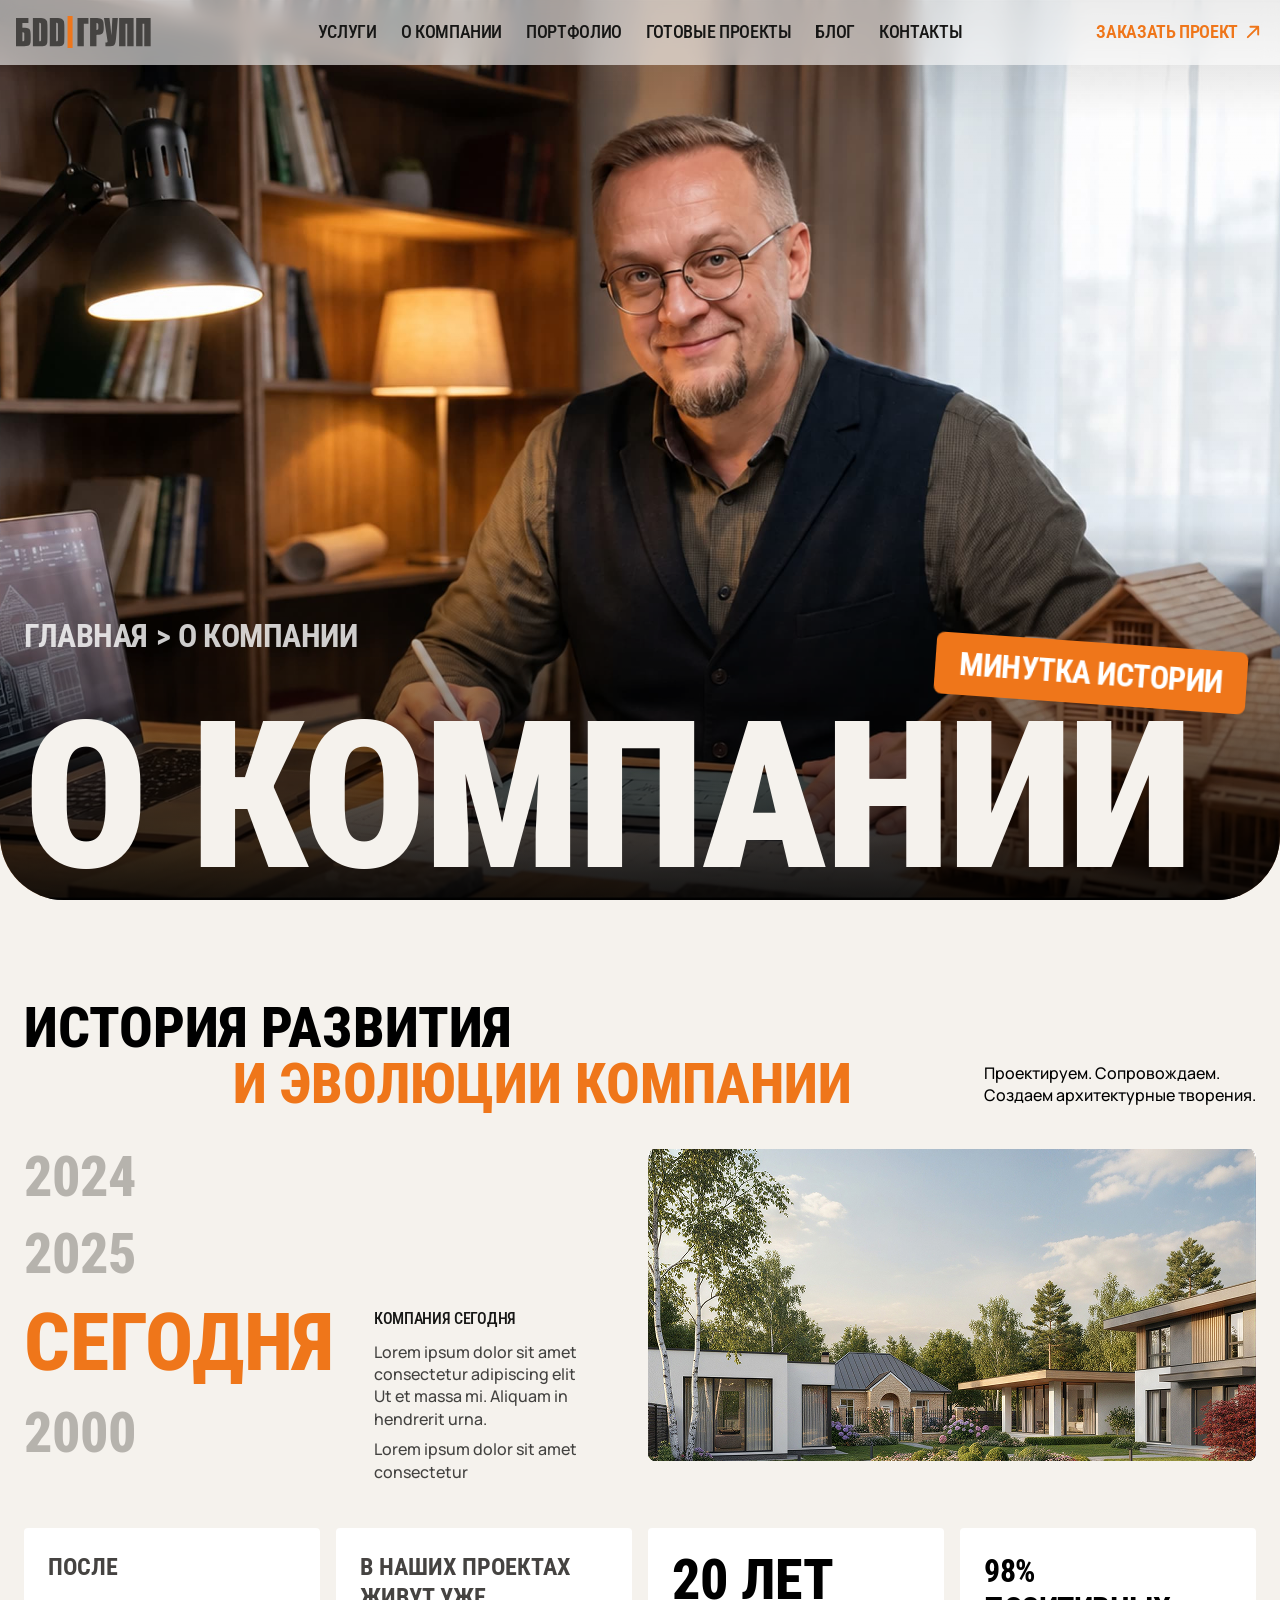
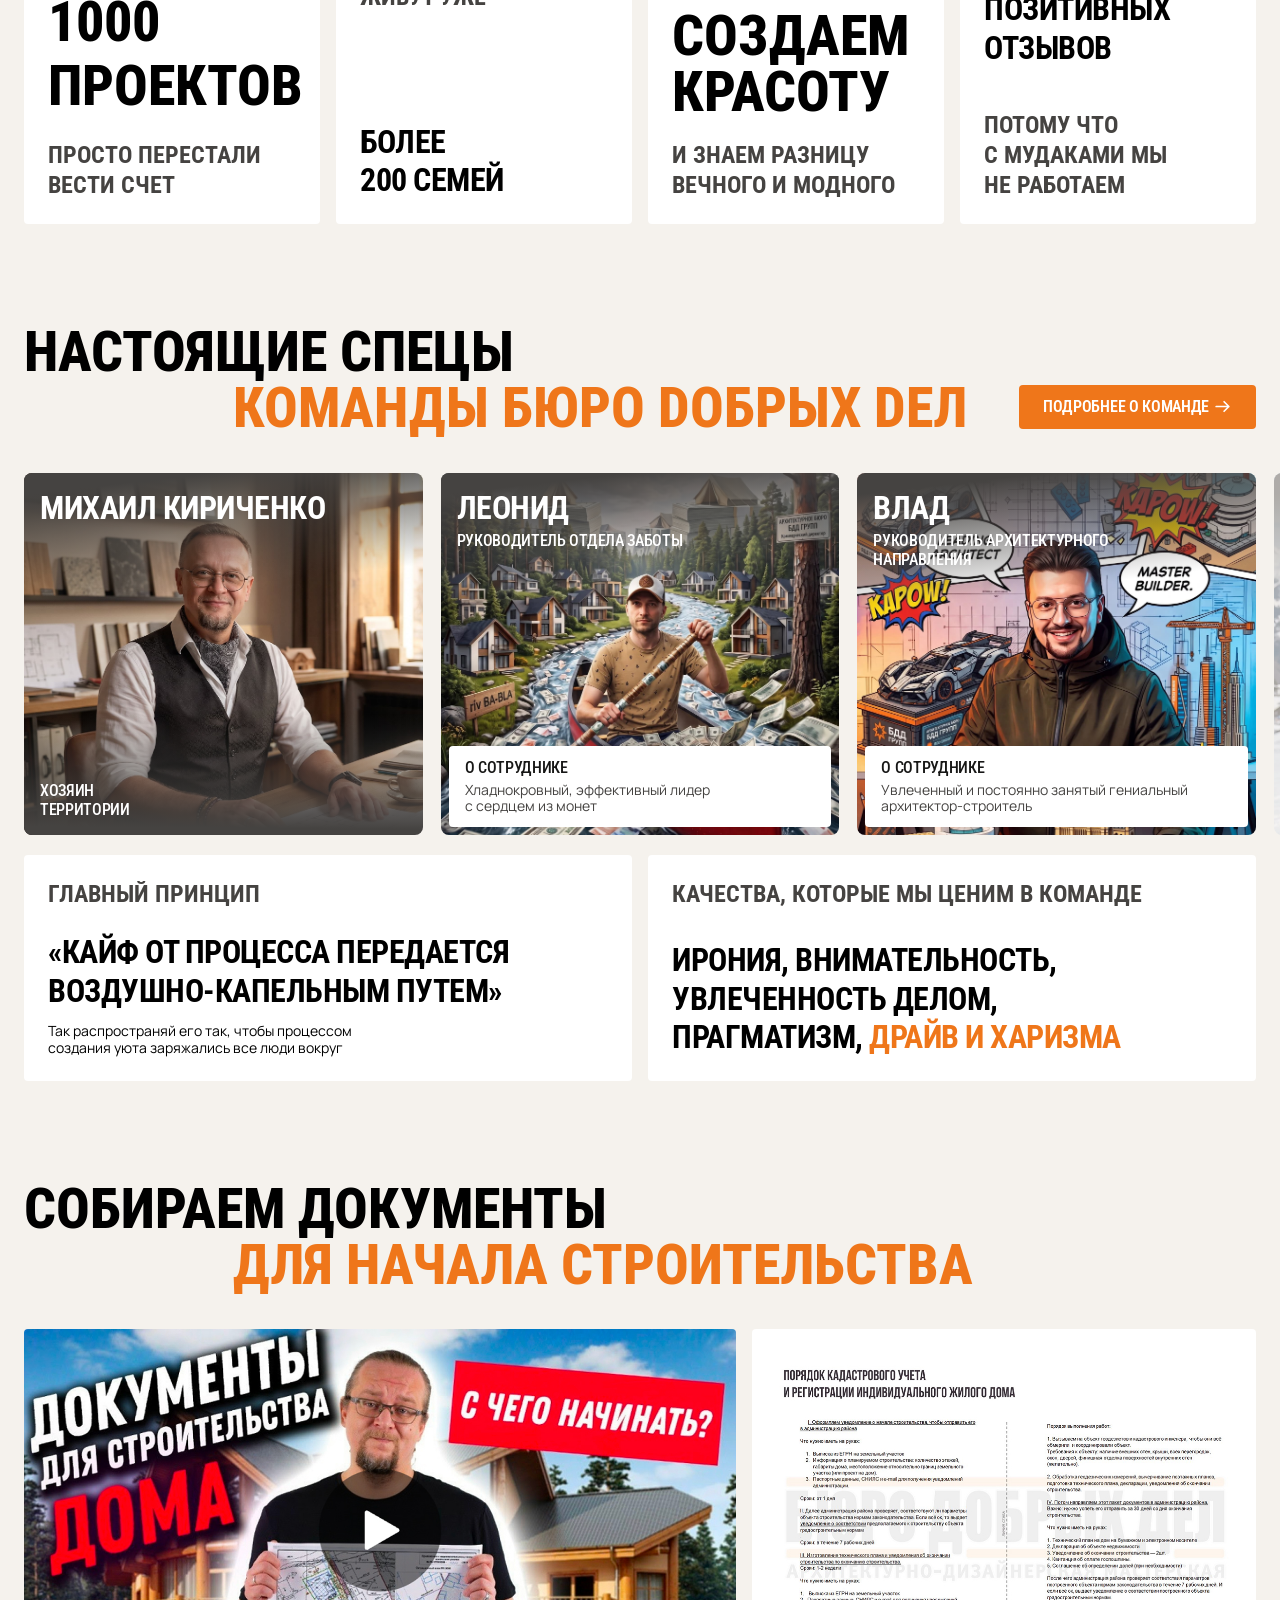
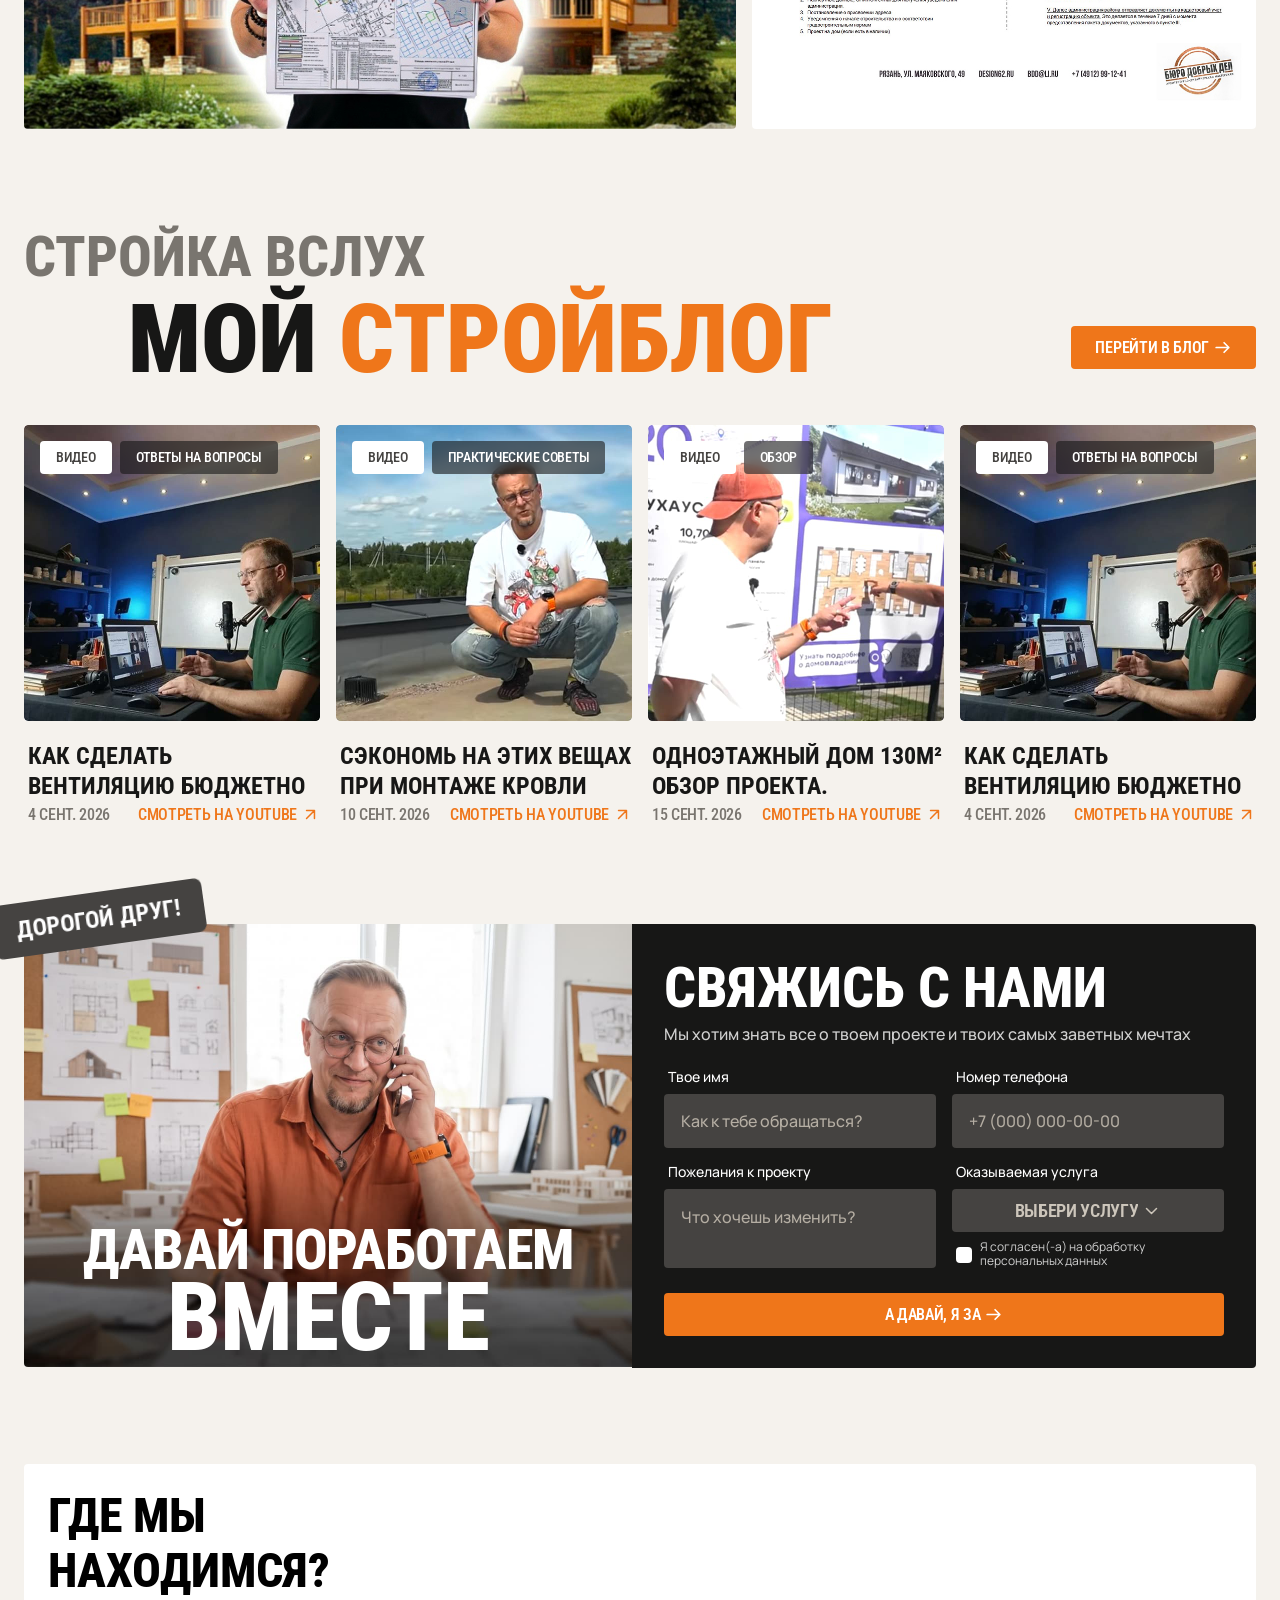
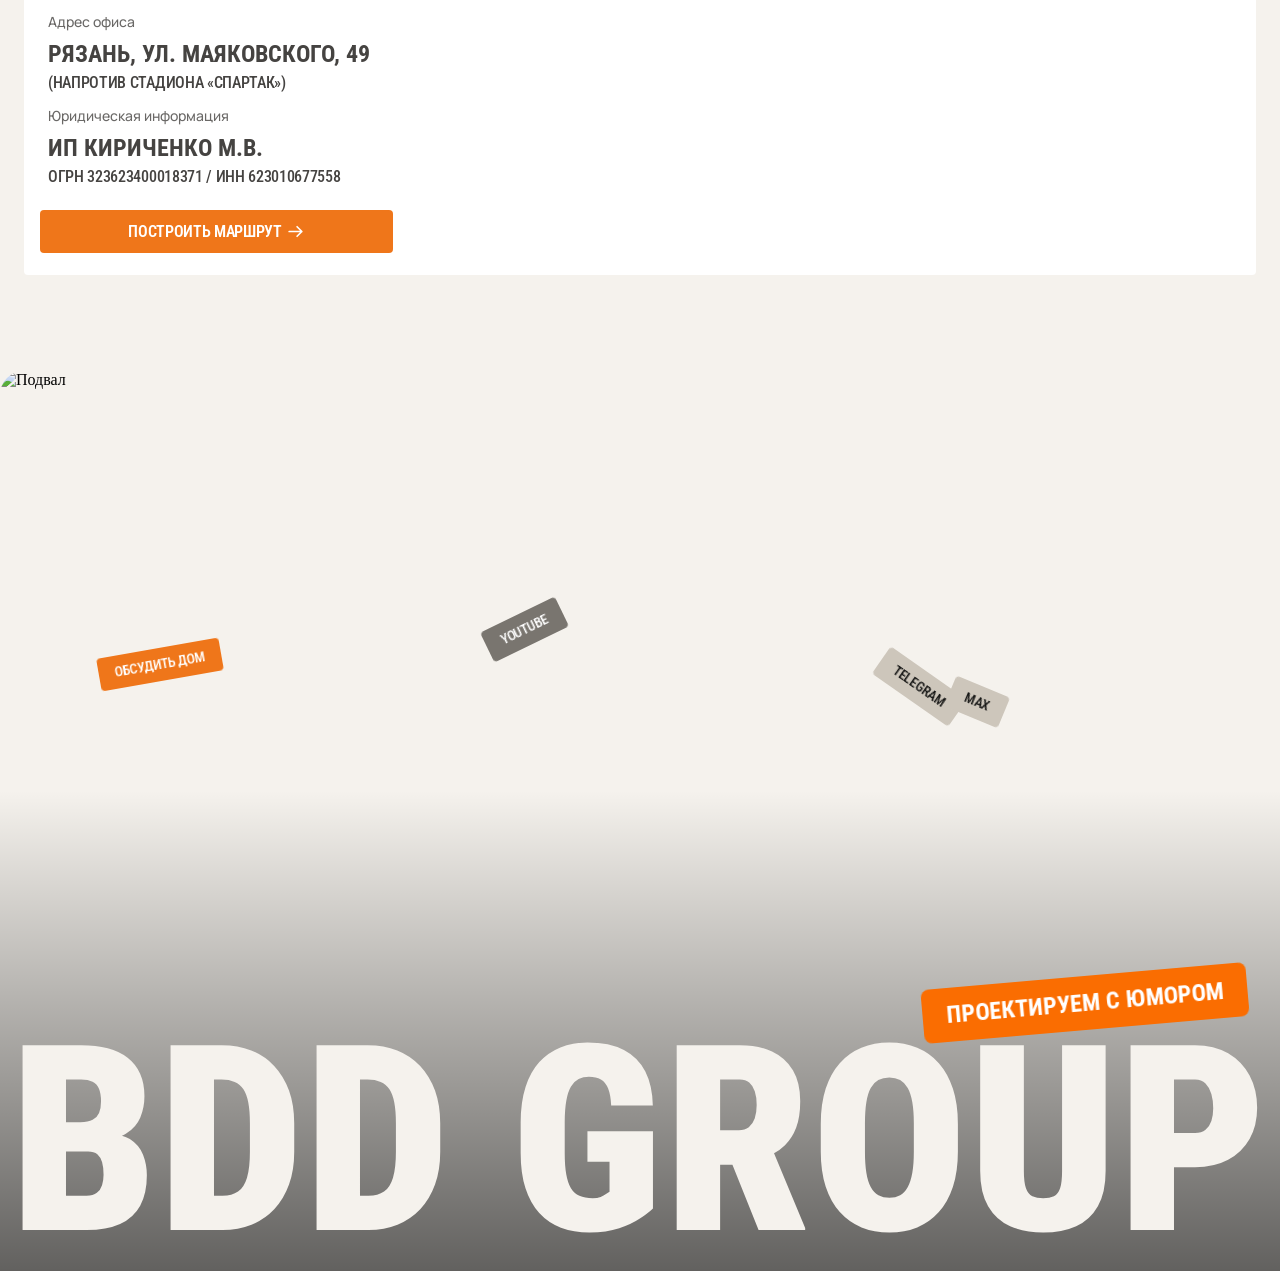
==== about.html @ b3d43f22 "new commit" ====
<!DOCTYPE html>
<html lang="en">

<head>
    <meta charset="UTF-8">
    <meta name="viewport" content="width=device-width, initial-scale=1.0">
    <title>О компании</title>
    <link rel="stylesheet" href="https://cdn.jsdelivr.net/npm/swiper@11.1.14/swiper-bundle.min.css">
    <link rel="stylesheet" href="assets/style/style.css">
    <link rel="stylesheet" href="assets/style/service.css">
    <link rel="stylesheet" href="assets/style/contacts.css">
    <link rel="stylesheet" href="assets/style/about.css">
</head>

<body>
    <header class="header">
        <div class="header_container">
            <div class="header_logo">
                <a href="/" class="header_logo__image">
                    <img src="assets/images/logo/bdd_logo_ru.svg" alt="Логотип">
                </a>
            </div>
            <nav class="header_nav header_rc">
                <a href="/services/" class="header_link">Услуги</a>
                <a href="/about/" class="header_link">О компании</a>
                <a href="/portfolio/" class="header_link">Портфолио</a>
                <a href="/projects/" class="header_link">Готовые проекты</a>
                <a href="/blog/" class="header_link">Блог</a>
                <a href="/contacts/" class="header_link">Контакты</a>
            </nav>
            <div class="header_buttons">
                <button class="header_cta tertiary_btn">Заказать проект</button>
            </div>
        </div>
    </header>
    <main>
        <section class="hero_section about">
            <img class="hero_image cover" src="./assets/images/about/hero_section.jpg" alt="Главный экран">
            <div class="hero_block">
                <div class="hero_block_content container">
                    <nav class="hero_breadcrumbs h4_rc" aria-label="Хлебные крошки">
                        <ol>
                            <li><a href="/">Главная</a></li>
                            >
                            <li aria-current="page">О компании</li>
                        </ol>
                    </nav>
                    <div class="hero_title">
                        <div class="hero_chip chip orange_chip">
                            <h4 class="h4_rc">Минутка истории</h4>
                        </div>
                        <h1 class="hero_black_rc">
                            О КОМПАНИИ </h1>
                    </div>
                </div>
            </div>
        </section>
        <section class="history about section">
            <div class="container">
                <div class="section_top">
                    <h2 class="section_title h2_rc">История развития <span>и эволюции компании</span></h2>
                    <p class="advantages_desc body_medium_mr">Проектируем. Сопровождаем. Создаем архитектурные творения.
                    </p>
                </div>

                <div class="history_content">
                    <ul class="history_dates">
                        <li class="history_item">
                            <button type="button" class="history_date h2_rc" data-id="2024">2024</button>
                            <div class="history_text">
                                <h3 class="history_text__title buttons_medium_rc">Компания в 2024</h3>
                                <p class="body_medium_mr">Lorem ipsum dolor sit amet consectetur adipiscing elit.</p>
                            </div>
                        </li>
                        <li class="history_item">
                            <button type="button" class="history_date h2_rc" data-id="2025">2025</button>
                            <div class="history_text">
                                <h3 class="history_text__title buttons_medium_rc">Компания в 2025</h3>
                                <p class="body_medium_mr">Lorem ipsum dolor sit amet consectetur adipiscing elit.</p>
                            </div>
                        </li>
                        <li class="history_item is-active">
                            <button type="button" class="history_date h2_rc" aria-current="true"
                                data-id="today">Сегодня</button>
                            <div class="history_text">
                                <h3 class="history_text__title buttons_medium_rc">Компания сегодня</h3>
                                <p class="body_medium_mr">Lorem ipsum dolor sit amet consectetur adipiscing elit Ut et
                                    massa mi.
                                    Aliquam in hendrerit urna.</p>
                                <p class="body_medium_mr">Lorem ipsum dolor sit amet consectetur</p>
                            </div>
                        </li>
                        <li class="history_item">
                            <button type="button" class="history_date h2_rc" data-id="2000">2000</button>
                            <div class="history_text">
                                <h3 class="history_text__title buttons_medium_rc">Компания в 2000</h3>
                                <p class="body_medium_mr">Lorem ipsum dolor sit amet consectetur adipiscing elit.</p>
                            </div>
                        </li>
                    </ul>

                    <div class="history_media">
                        <img src="./assets/images/about/history.jpg" alt="" class="history_img cover" data-id="2024">
                        <img src="./assets/images/about/history.jpg" alt="" class="history_img cover" data-id="2025">
                        <img src="./assets/images/about/history.jpg" alt="Коттеджный посёлок"
                            class="history_img cover is-active" data-id="today">
                        <img src="./assets/images/about/history.jpg" alt="" class="history_img cover" data-id="2000">
                    </div>
                </div>
                <div class="advantages_cards">
                    <div class="advantage_card card">
                        <div class="advantage_title_combo">
                            <p class="advantage_mini_text h5_rc">После</p>
                            <h2 class="advantage_title h2_rc">
                                1000 проектов </h2>
                        </div>
                        <p class="advantage_description h5_rc">Просто перестали вести счет</p>
                    </div>
                    <div class="advantage_card card">
                        <p class="advantage_description h5_rc">в наших проектах
                            живут уже</p>
                        <h2 class="advantage_title h4_rc">
                            более 200&nbsp;семей
                        </h2>
                    </div>
                    <div class="advantage_card card">
                        <h2 class="advantage_title h2_rc">
                            20 лет создаем красоту</h2>
                        <p class="advantage_description h5_rc">И знаем разницу вечного и модного</p>
                    </div>
                    <div class="advantage_card card">
                        <h2 class="advantage_title h4_rc">
                            98% позитивных отзывов </h2>
                        <p class="advantage_description h5_rc">Потому что с&nbsp;мудаками мы не работаем</p>
                    </div>
                </div>
            </div>
        </section>

        <section class="team_section section">
            <div class="container">
                <div class="section_top">
                    <h2 class="section_title h2_rc">Настоящие спецы<span>команды Бюро Dобрых Dел</span></h2>
                    <a href="#" class="primary_btn orange_btn project_btn_arrow">Подробнее о команде</a>
                </div>

                <div class="team_slider">
                    <div class="swiper team_swiper">
                        <div class="swiper-wrapper">

                            <article class="team_card swiper-slide team_card--boss">
                                <img class="team_card__img" src="./assets/images/team/kirichenko.jpg"
                                    alt="Михаил Кириченко">
                                <div class="team_card__head">
                                    <h3 class="team_card__name h4_rc">Михаил Кириченко</h3>
                                </div>
                                <p class="team_card__job team_card__job--bottom buttons_medium_rc">Хозяин<br>территории
                                </p>
                            </article>

                            <article class="team_card swiper-slide">
                                <img class="team_card__img" src="./assets/images/team/leonid.jpg" alt="Леонид">
                                <div class="team_card__head">
                                    <h3 class="team_card__name h4_rc">Леонид</h3>
                                    <p class="team_card__job buttons_medium_rc">Руководитель отдела заботы</p>
                                </div>
                                <div class="team_card__about card">
                                    <p class="team_card__about-title buttons_medium_rc">О сотруднике</p>
                                    <p class="team_card__about-text caption_reg_mr">Хладнокровный, эффективный лидер
                                        с&nbsp;сердцем&nbsp;из&nbsp;монет</p>
                                </div>
                            </article>

                            <article class="team_card swiper-slide">
                                <img class="team_card__img" src="./assets/images/team/vlad.jpg" alt="Влад">
                                <div class="team_card__head">
                                    <h3 class="team_card__name h4_rc">Влад</h3>
                                    <p class="team_card__job buttons_medium_rc">Руководитель архитектурного направления
                                    </p>
                                </div>
                                <div class="team_card__about card">
                                    <p class="team_card__about-title buttons_medium_rc">О сотруднике</p>
                                    <p class="team_card__about-text caption_reg_mr">Увлеченный и постоянно занятый
                                        гениальный
                                        архитектор-строитель</p>
                                </div>
                            </article>

                            <article class="team_card swiper-slide">
                                <img class="team_card__img" src="./assets/images/team/dari.jpg" alt="Дари">
                                <div class="team_card__head">
                                    <h3 class="team_card__name h4_rc">Дари</h3>
                                    <p class="team_card__job buttons_medium_rc">Руководитель отдела<br>маркетинга</p>
                                </div>
                                <div class="team_card__about card">
                                    <p class="team_card__about-title buttons_medium_rc">О сотруднике</p>
                                    <p class="team_card__about-text caption_reg_mr">Эпатажный и смелый адепт вирусного
                                        маркетинга&nbsp;с&nbsp;легкой звездинкой</p>
                                </div>
                            </article>

                            <!-- Карточка-призыв -->
                            <article class="team_card swiper-slide team_card--join">
                                <img class="team_card__img" src="./assets/images/team/team.jpg" alt="Команда BDD GROUP">
                                <div class="team_card__head">
                                    <h3 class="team_card__name h4_rc">Присоединяйся и ты к&nbsp;нашей команде</h3>
                                </div>
                                <a href="#" class="team_card__btn primary_btn orange_btn project_btn_arrow">Стать
                                    командой</a>
                            </article>

                            <article class="team_card swiper-slide">
                                <img class="team_card__img" src="./assets/images/team/ec.jpg" alt="Ес">
                                <div class="team_card__head">
                                    <h3 class="team_card__name h4_rc">Ес</h3>
                                    <p class="team_card__job buttons_medium_rc">Руководитель отдела<br>дизайна</p>
                                </div>
                                <div class="team_card__about card">
                                    <p class="team_card__about-title buttons_medium_rc">О сотруднике</p>
                                    <p class="team_card__about-text caption_reg_mr">Требовательный и внимательный
                                        главный
                                        дизайнер,&nbsp;для которого «без стиля» — это грех!</p>
                                </div>
                            </article>

                            <article class="team_card swiper-slide">
                                <img class="team_card__img" src="./assets/images/team/konstantin.jpg" alt="Константин">
                                <div class="team_card__head">
                                    <h3 class="team_card__name h4_rc">Константин</h3>
                                    <p class="team_card__job buttons_medium_rc">ГИП ГИП ураааа!!!</p>
                                </div>
                                <div class="team_card__about card">
                                    <p class="team_card__about-title buttons_medium_rc">О сотруднике</p>
                                    <p class="team_card__about-text caption_reg_mr">Харизматичный, надежный и
                                        высококлассный
                                        специалист по&nbsp;конструкциям и&nbsp;спорам</p>
                                </div>
                            </article>

                            <article class="team_card swiper-slide">
                                <img class="team_card__img" src="./assets/images/team/katya.jpg" alt="Катя">
                                <div class="team_card__head">
                                    <h3 class="team_card__name h4_rc">Катя</h3>
                                    <p class="team_card__job buttons_medium_rc">Реклама — двигатель<br>торговли</p>
                                </div>
                                <div class="team_card__about card">
                                    <p class="team_card__about-title buttons_medium_rc">О сотруднике</p>
                                    <p class="team_card__about-text caption_reg_mr">Требовательный и боевой сотрудник,
                                        который
                                        задушит вас своим маркетингом</p>
                                </div>
                            </article>

                            <article class="team_card swiper-slide">
                                <img class="team_card__img" src="./assets/images/team/alyona.jpg" alt="Алёна">
                                <div class="team_card__head">
                                    <h3 class="team_card__name h4_rc">Алло? Алёна!</h3>
                                    <p class="team_card__job buttons_medium_rc">Отдел заботы</p>
                                </div>
                                <div class="team_card__about card">
                                    <p class="team_card__about-title buttons_medium_rc">О сотруднике</p>
                                    <p class="team_card__about-text caption_reg_mr">Веселый и позитивный человек,
                                        который&nbsp;задушит&nbsp;вас своей заботой</p>
                                </div>
                            </article>
                        </div>
                        <button type="button" class="slider_arrow slider_arrow__prev team_arrow__prev"
                            aria-label="Назад">
                            <svg xmlns="http://www.w3.org/2000/svg" width="51" height="51" viewBox="0 0 51 51"
                                fill="none">
                                <path d="M30.5 41.5L15.5 26.5L30.5 11.5" stroke="#171716" stroke-width="4.5"
                                    stroke-linecap="round" stroke-linejoin="round" />
                            </svg> </button>
                        <button type="button" class="slider_arrow slider_arrow__next team_arrow__next"
                            aria-label="Вперёд">
                            <svg xmlns="http://www.w3.org/2000/svg" width="51" height="51" viewBox="0 0 51 51"
                                fill="none">
                                <path d="M30.5 41.5L15.5 26.5L30.5 11.5" stroke="#171716" stroke-width="4.5"
                                    stroke-linecap="round" stroke-linejoin="round" />
                            </svg> </button>
                    </div>
                </div>
                <div class="team_information_cards">
                    <div class="team_info_card card">
                        <h5 class="team_info_subtitle h5_rc">Главный принцип</h5>
                        <div class="team_information_content">
                            <h4 class="team_info_title h4_rc">«Кайф от процесса передается воздушно-капельным путем»
                            </h4>
                            <p class="team_info_caption caption_reg_mr">Так распространяй его так, чтобы процессом
                                создания
                                уюта заряжались все люди вокруг</p>
                        </div>
                    </div>
                    <div class="team_info_card card">
                        <h5 class="team_info_subtitle h5_rc">Качества, которые мы ценим в команде</h5>
                        <h4 class="team_info_title h4_rc">Ирония, внимательность, увлеченность делом, прагматизм,
                            <span>драйв
                                и харизма</span>
                        </h4>
                    </div>
                </div>
            </div>
        </section>

        <section class="documents section">
            <div class="container">
                <div class="section_top">
                    <h2 class="section_title h2_rc">Собираем документы <span>для начала строительства</span></h2>
                </div>
                <div class="documents_blocks">
                    <img src="./assets/images/about/video.jpg" alt="" class="document cover">
                    <img src="./assets/images/about/document.jpg" alt="" class="document cover">
                </div>
            </div>
        </section>

        <section class="blog main section">
            <div class="container">
                <div class="section_top">
                    <h2 class="blog_title">
                        <span class="h2_rc">Стройка вслух</span>
                        <span class="blog_title_big h1_rc">Мой <span class="blog_title_accent">стройблог</span></span>
                    </h2>
                    <a href="/blog/" class="primary_btn orange_btn blog_btn">Перейти в блог</a>
                </div>

                <div class="blog_slider">

                    <div class="swiper blog_swiper">
                        <div class="swiper-wrapper">
                            <article class="swiper-slide blog_card">
                                <a href="#" class="blog_card__image">
                                    <img src="./assets/images/service_page/blog1-4.jpg" alt="" class="cover">
                                    <div class="card__tags">
                                        <span class="chip chip_light_filled tabs_medium_rc">Видео</span>
                                        <span class="chip chip_dark_filled tabs_medium_rc">Ответы на
                                            вопросы</span>
                                    </div>
                                </a>
                                <div class="blog_card__content">
                                    <h3 class="blog_card__title h5_rc"><a href="#">Как сделать вентиляцию
                                            бюджетно</a>
                                    </h3>
                                    <div class="blog_card__meta tabs_medium_rc">
                                        <div class="date buttons_medium_rc">4 сент. 2026</div>
                                        <a href="#" class="blog_card__link buttons_medium_rc">Смотреть на
                                            YouTube</a>
                                    </div>
                                </div>
                            </article>

                            <article class="swiper-slide blog_card">
                                <a href="#" class="blog_card__image">
                                    <img src="./assets/images/service_page/blog2.jpg" alt="" class="cover">
                                    <div class="card__tags">
                                        <span class="chip chip_light_filled tabs_medium_rc">Видео</span>
                                        <span class="chip chip_dark_filled tabs_medium_rc">Практические
                                            советы</span>
                                    </div>
                                </a>
                                <div class="blog_card__content">
                                    <h3 class="blog_card__title h5_rc"><a href="#">Сэкономь на этих вещах при
                                            монтаже
                                            кровли</a></h3>
                                    <div class="blog_card__meta tabs_medium_rc">
                                        <div class="date buttons_medium_rc">10 сент. 2026</div>
                                        <a href="#" class="blog_card__link buttons_medium_rc">Смотреть на
                                            YouTube</a>
                                    </div>
                                </div>
                            </article>

                            <article class="swiper-slide blog_card">
                                <a href="#" class="blog_card__image">
                                    <img src="./assets/images/service_page/blog3.jpg" alt="" class="cover">
                                    <div class="card__tags">
                                        <span class="chip chip_light_filled tabs_medium_rc">Видео</span>
                                        <span class="chip chip_dark_filled tabs_medium_rc">Обзор</span>
                                    </div>
                                </a>
                                <div class="blog_card__content">
                                    <h3 class="blog_card__title h5_rc"><a href="#">Одноэтажный дом 130м² Обзор
                                            проекта.</a></h3>
                                    <div class="blog_card__meta tabs_medium_rc">
                                        <div class="date buttons_medium_rc">15 сент. 2026</div>
                                        <a href="#" class="blog_card__link buttons_medium_rc">Смотреть на
                                            YouTube</a>
                                    </div>
                                </div>
                            </article>

                            <article class="swiper-slide blog_card">
                                <a href="#" class="blog_card__image">
                                    <img src="./assets/images/service_page/blog1-4.jpg" alt="" class="cover">
                                    <div class="card__tags">
                                        <span class="chip chip_light_filled tabs_medium_rc">Видео</span>
                                        <span class="chip chip_dark_filled tabs_medium_rc">Ответы на
                                            вопросы</span>
                                    </div>
                                </a>
                                <div class="blog_card__content">
                                    <h3 class="blog_card__title h5_rc"><a href="#">Как сделать вентиляцию
                                            бюджетно</a>
                                    </h3>
                                    <div class="blog_card__meta tabs_medium_rc">
                                        <div class="date buttons_medium_rc">4 сент. 2026</div>
                                        <a href="#" class="blog_card__link buttons_medium_rc">Смотреть на
                                            YouTube</a>
                                    </div>
                                </div>
                            </article>
                        </div>
                    </div>
                    <button type="button" class="slider_arrow blog_arrow blog_arrow__prev" aria-label="Назад"><svg
                            xmlns="http://www.w3.org/2000/svg" width="51" height="51" viewBox="0 0 51 51" fill="none">
                            <path d="M30.5 41.5L15.5 26.5L30.5 11.5" stroke="#171716" stroke-width="4.5"
                                stroke-linecap="round" stroke-linejoin="round" />
                        </svg></button>
                    <button type="button" class="slider_arrow blog_arrow blog_arrow__next" aria-label="Вперёд">
                        <svg xmlns="http://www.w3.org/2000/svg" width="51" height="51" viewBox="0 0 51 51" fill="none">
                            <path d="M30.5 41.5L15.5 26.5L30.5 11.5" stroke="#171716" stroke-width="4.5"
                                stroke-linecap="round" stroke-linejoin="round" />
                        </svg>
                    </button>
                </div>
            </div>
        </section>


        <section class="feedback section">
            <div class="container">
                <div class="feedback_block">
                    <div class="plaque">
                        <h5 class="plaque_text h5_rc">Дорогой друг!</h5>
                    </div>

                    <div class="feedback_media">
                        <img src="./assets/images/feedback/feedback_image.jpg" alt="" class="feedback_image cover">
                        <p class="feedback_slogan h2_rc">
                            Давай поработаем <span>вместе</span>
                        </p>
                    </div>

                    <form action="" class="feedback_form">
                        <div class="feedback_head">
                            <h2 class="feedback_title h2_rc">Свяжись с нами</h2>
                            <p class="feedback_subtitle body_medium_mr">Мы хотим знать все о твоем проекте и
                                твоих самых
                                заветных мечтах</p>
                        </div>

                        <div class="feedback_fields">
                            <label class="field">
                                <span class="field_label caption_medium_mr">Твое имя</span>
                                <input type="text" name="name" class="field_input body_medium_mr"
                                    placeholder="Как к тебе обращаться?">
                            </label>

                            <label class="field">
                                <span class="field_label caption_medium_mr">Номер телефона</span>
                                <input type="tel" name="phone" class="field_input body_medium_mr"
                                    placeholder="+7 (000) 000-00-00">
                            </label>

                            <label class="field">
                                <span class="field_label caption_medium_mr">Пожелания к проекту</span>
                                <textarea name="message" class="field_input field_textarea body_medium_mr"
                                    placeholder="Что хочешь изменить?"></textarea>
                            </label>

                            <div class="field">
                                <label for="feedback_service" class="field_label caption_medium_mr">Оказываемая
                                    услуга</label>
                                <div class="field_input field_select header_button_rc">
                                    <span class="field_select__text">Выбери услугу</span>
                                    <select id="feedback_service" name="service" class="field_select__control">
                                        <option value="" disabled selected hidden>Выбери услугу</option>
                                        <option>Дизайн интерьера</option>
                                        <option>Проектирование</option>
                                        <option>Ландшафтный дизайн</option>
                                    </select>
                                </div>

                                <label class="checkbox feedback_checkbox">
                                    <input type="checkbox" name="agree" class="checkbox_input" required>
                                    <span class="checkbox_box"></span>
                                    <span class="checkbox_text micro_mr">Я согласен(-а) на обработку
                                        персональных
                                        данных</span>
                                </label>
                            </div>
                        </div>

                        <button type="submit" class="primary_btn orange_btn feedback_btn">
                            А давай, я за
                        </button>
                    </form>
                </div>
            </div>
        </section>



        <section class="map section">
            <div class="container">
                <div class="map_card card">
                    <div class="map_information">
                        <div class="map_information_block">
                            <h3 class="h3_rc">Где мы находимся?</h3>
                            <div class="address_office map_information_text_block">
                                <p class="address_subtitle map_subtitles caption_medium_mr">Адрес офиса</p>
                                <div class="address_title_caption">
                                    <h5 class="address_title h5_rc">Рязань, ул. Маяковского, 49</h5>
                                    <p class="address_description buttons_medium_rc">(напротив стадиона
                                        «Спартак»)</p>
                                </div>
                            </div>
                            <div class="legal_information map_information_text_block">
                                <p class="legal_information_subtitle map_subtitles caption_medium_mr">
                                    Юридическая
                                    информация
                                </p>
                                <div class="legal_information_title_caption">
                                    <h5 class="legal_information_title h5_rc">ИП Кириченко М.В.</h5>
                                    <p class="legal_information_description buttons_medium_rc">ОГРН
                                        323623400018371 /
                                        ИНН
                                        623010677558</p>
                                </div>
                            </div>
                        </div>
                        <a href="#" class="primary_btn orange_btn map_btn">Построить маршрут</a>
                    </div>
                    <div class="map_frame">
                        <iframe
                            src="https://yandex.ru/map-widget/v1/?um=constructor%3A6832f737dd421f09b8d028462d7a310ed365d231e0c0f986843a73a34d91c0ef&amp;source=constructor"
                            width="823" height="375" frameborder="0"></iframe>
                    </div>
                </div>
            </div>
        </section>
    </main>
    <footer>
        <div class="footer_media">
            <img class="cover" src="assets/images/service_page/pzu-footer.jpg" alt="Подвал">
            <div class="footer_media__content">
                <div class="footer_title_slogan">
                    <h2 class="footer_media__title">BDD GROUP</h2>
                    <div class="slogan_footer chip orange_chip">
                        <h5 class="h5_rc">Проектируем с юмором</h5>
                    </div>
                </div> <a href="/" class="footer_media__chip chip_1 tabs_medium_rc orange_chip">
                    Обсудить дом
                </a>
                <a href="/" class="footer_media__chip chip_2 tabs_medium_rc dark_chip">
                    YouTube
                </a>
                <a href="/" class="footer_media__chip chip_3 tabs_medium_rc grey_chip">
                    Telegram
                </a>
                <a href="/" class="footer_media__chip chip_4 tabs_medium_rc grey_chip">
                    Max
                </a>
            </div>
        </div>
    </footer>
    <script src="https://cdnjs.cloudflare.com/ajax/libs/gsap/3.12.5/gsap.min.js"></script>
    <script src="https://cdn.jsdelivr.net/npm/swiper@11.1.14/swiper-bundle.min.js"></script>
    <script src="assets/js/script.js"></script>
</body>
</body>

</html>
---- assets/style/style.css ----
/* fonts */

/* Roboto Condensed */
@font-face {
    font-family: 'Roboto Condensed';
    src: url('../fonts/RobotoCondensed-Thin.ttf') format('truetype');
    font-weight: 100;
    font-style: normal;
    font-display: swap;
}

@font-face {
    font-family: 'Roboto Condensed';
    src: url('../fonts/RobotoCondensed-ExtraLight.ttf') format('truetype');
    font-weight: 200;
    font-style: normal;
    font-display: swap;
}

@font-face {
    font-family: 'Roboto Condensed';
    src: url('../fonts/RobotoCondensed-Light.ttf') format('truetype');
    font-weight: 300;
    font-style: normal;
    font-display: swap;
}

@font-face {
    font-family: 'Roboto Condensed';
    src: url('../fonts/RobotoCondensed-Regular.ttf') format('truetype');
    font-weight: 400;
    font-style: normal;
    font-display: swap;
}

@font-face {
    font-family: 'Roboto Condensed';
    src: url('../fonts/RobotoCondensed-Medium.ttf') format('truetype');
    font-weight: 500;
    font-style: normal;
    font-display: swap;
}

@font-face {
    font-family: 'Roboto Condensed';
    src: url('../fonts/RobotoCondensed-SemiBold.ttf') format('truetype');
    font-weight: 600;
    font-style: normal;
    font-display: swap;
}

@font-face {
    font-family: 'Roboto Condensed';
    src: url('../fonts/RobotoCondensed-Bold.ttf') format('truetype');
    font-weight: 700;
    font-style: normal;
    font-display: swap;
}

@font-face {
    font-family: 'Roboto Condensed';
    src: url('../fonts/RobotoCondensed-ExtraBold.ttf') format('truetype');
    font-weight: 800;
    font-style: normal;
    font-display: swap;
}

@font-face {
    font-family: 'Roboto Condensed';
    src: url('../fonts/RobotoCondensed-Black.ttf') format('truetype');
    font-weight: 900;
    font-style: normal;
    font-display: swap;
}

/* Manrope */

@font-face {
    font-family: 'Manrope';
    src: url('../fonts/Manrope-ExtraLight.ttf') format('truetype');
    font-weight: 200;
    font-style: normal;
    font-display: swap;
}

@font-face {
    font-family: 'Manrope';
    src: url('../fonts/Manrope-Light.ttf') format('truetype');
    font-weight: 300;
    font-style: normal;
    font-display: swap;
}

@font-face {
    font-family: 'Manrope';
    src: url('../fonts/Manrope-Regular.ttf') format('truetype');
    font-weight: 400;
    font-style: normal;
    font-display: swap;
}

@font-face {
    font-family: 'Manrope';
    src: url('../fonts/Manrope-Medium.ttf') format('truetype');
    font-weight: 500;
    font-style: normal;
    font-display: swap;
}

@font-face {
    font-family: 'Manrope';
    src: url('../fonts/Manrope-SemiBold.ttf') format('truetype');
    font-weight: 600;
    font-style: normal;
    font-display: swap;
}

@font-face {
    font-family: 'Manrope';
    src: url('../fonts/Manrope-Bold.ttf') format('truetype');
    font-weight: 700;
    font-style: normal;
    font-display: swap;
}

@font-face {
    font-family: 'Manrope';
    src: url('../fonts/Manrope-ExtraBold.ttf') format('truetype');
    font-weight: 800;
    font-style: normal;
    font-display: swap;
}

/* main */

* {
    margin: 0;
    padding: 0;
    box-sizing: border-box;
    list-style: none;
    text-decoration: none;
    transition: all 0.3s ease-in-out;
}

.container {
    width: 100%;
    max-width: 1264px;
    margin: 0 auto;
    padding-left: 16px;
    padding-right: 16px;
}

.cover {
    object-fit: cover;
    width: 100%;
    height: 100%;
}

body {
    background: var(--neutral100);
}

button {
    cursor: pointer;
    background: none;
    outline: 0;
    border: 0;
}

main {
    display: flex;
    flex-direction: column;
    gap: 96px;
}

/* colors */

:root {
    --orange100: #F9E8D5;
    --orange500: #EF761A;
    --orange600: #FA6D01;
    --orange700: #BC4F14;
    --orange800: #783412;

    --neutral0: #FFFFFF;
    --neutral50: #F9F8F2;
    --neutral100: #F5F2ED;
    --neutral200: #E7E1D7;
    --neutral300: #CDC6BB;
    --neutral400: #B5AEA3;
    --neutral500: #79756F;
    --neutral600: #454341;
    --neutral900: #171716;

    --semi-transparent50: #FFFFFF99;
    --semi-transparent100: #FFFFFFCC;
    --semi-transparent300: #79756F99;
    --semi-transparent500: #17171699;

    --red500: #FF3633;
}

/* titles */

.hero_black_rc {
    font-family: 'Roboto Condensed';
    font-weight: 900;
    font-size: 206px;
    line-height: 112%;
    letter-spacing: -0.01em;
    text-transform: uppercase;
    text-box-trim: trim-both;
    text-box-edge: cap alphabetic;
}

.h1_rc {
    font-family: 'Roboto Condensed';
    font-weight: 900;
    font-size: 96px;
    line-height: 112%;
    letter-spacing: 0;
    text-transform: uppercase;
}

.h2_rc {
    font-family: 'Roboto Condensed';
    font-weight: 800;
    font-size: 56px;
    line-height: 115%;
    letter-spacing: 0;
    text-transform: uppercase;
}

.h3_rc {
    font-family: 'Roboto Condensed';
    font-weight: 800;
    font-size: 48px;
    line-height: 115%;
    letter-spacing: 0;
    text-transform: uppercase;
}

.h4_rc {
    font-family: 'Roboto Condensed';
    font-weight: 700;
    font-size: 32px;
    line-height: 120%;
    letter-spacing: -0.5px;
    text-transform: uppercase;
}

.h5_rc {
    font-family: 'Roboto Condensed';
    font-weight: 700;
    font-size: 24px;
    line-height: 125%;
    letter-spacing: 0;
    text-transform: uppercase;
}

.header_button_rc {
    font-family: 'Roboto Condensed';
    font-weight: 600;
    font-size: 18px;
    line-height: 120%;
    letter-spacing: -0.02em;
    text-transform: uppercase;
}

.header_rc {
    font-family: 'Roboto Condensed';
    font-weight: 500;
    font-size: 18px;
    line-height: 120%;
    letter-spacing: -0.02em;
    text-transform: uppercase;
}

.buttons_semibold_rc {
    font-family: 'Roboto Condensed';
    font-weight: 600;
    font-size: 16px;
    line-height: 120%;
    letter-spacing: -0.02em;
    text-transform: uppercase;
}

.buttons_medium_rc {
    font-family: 'Roboto Condensed';
    font-weight: 500;
    font-size: 16px;
    line-height: 120%;
    letter-spacing: -0.02em;
    text-transform: uppercase;
}

.body_medium_mr {
    font-family: 'Manrope';
    font-weight: 500;
    font-size: 16px;
    line-height: 140%;
}

.body_reg_mr {
    font-family: 'Manrope';
    font-weight: 400;
    font-size: 16px;
    line-height: 140%;
}

.tabs_medium_rc {
    font-family: 'Roboto Condensed';
    font-weight: 500;
    font-size: 14px;
    line-height: 120%;
    letter-spacing: -0.02em;
    text-transform: uppercase;
}

.caption_medium_mr {
    font-family: 'Manrope';
    font-weight: 500;
    font-size: 14px;
    line-height: 120%;
    letter-spacing: 0;
}

.caption_reg_mr {
    font-family: 'Manrope';
    font-weight: 400;
    font-size: 14px;
    line-height: 120%;
    letter-spacing: 0;
}

.micro_mr {
    font-family: 'Manrope';
    font-weight: 400;
    font-size: 12px;
    line-height: 120%;
    letter-spacing: 0px;
}

/* btn */

.primary_btn {
    width: fit-content;
    padding: 12px 24px;
    border-radius: 4px;
    display: flex;
    align-items: center;
    gap: 4px;
    font-family: 'Roboto Condensed';
    font-weight: 600;
    font-size: 16px;
    text-transform: uppercase;
    line-height: 120%;
    letter-spacing: -0.02em;
}

.primary_btn::after {
    content: "";
    width: 19px;
    height: 19px;
    flex: 0 0 19px;
    background-color: currentColor;
    -webkit-mask:
        url("data:image/svg+xml,%3Csvg xmlns='http://www.w3.org/2000/svg' viewBox='0 0 17 17'%3E%3Cpath d='M2.833 8.5H14.167M9.917 12.75l4.25-4.25-4.25-4.25' fill='none' stroke='black' stroke-width='1.5' stroke-linecap='round' stroke-linejoin='round'/%3E%3C/svg%3E") center / contain no-repeat;
    mask:
        url("data:image/svg+xml,%3Csvg xmlns='http://www.w3.org/2000/svg' viewBox='0 0 17 17'%3E%3Cpath d='M2.833 8.5H14.167M9.917 12.75l4.25-4.25-4.25-4.25' fill='none' stroke='black' stroke-width='1.5' stroke-linecap='round' stroke-linejoin='round'/%3E%3C/svg%3E") center / contain no-repeat;
}

.secondary_btn {
    width: fit-content;
    display: flex;
    align-items: center;
    gap: 4px;
    font-family: 'Roboto Condensed';
    padding: 12px 24px;
    border-radius: 4px;
    border-width: 1px;
    border: 1px solid var(--neutral300);
    font-family: Roboto Condensed;
    font-weight: 500;
    font-size: 16px;
    line-height: 120%;
    letter-spacing: -2%;
    text-transform: uppercase;
    color: #454341;
}

.secondary_btn:hover {
    color: var(--orange500);
    border: 1px solid var(--orange500);
}

.tertiary_btn {
    width: fit-content;
    display: flex;
    align-items: center;
    gap: 4px;
    font-family: 'Roboto Condensed';
    font-weight: 600;
    font-size: 16px;
    text-transform: uppercase;
    line-height: 120%;
    letter-spacing: -0.02em;
    color: #454341;
}

.tertiary_btn::after {
    content: "";
    width: 19px;
    height: 19px;
    flex: 0 0 19px;
    background-color: currentColor;
    -webkit-mask:
        url("data:image/svg+xml,%3Csvg xmlns='http://www.w3.org/2000/svg' viewBox='0 0 17 17'%3E%3Cpath d='M2.833 8.5H14.167M9.917 12.75l4.25-4.25-4.25-4.25' fill='none' stroke='black' stroke-width='1.5' stroke-linecap='round' stroke-linejoin='round'/%3E%3C/svg%3E") center / contain no-repeat;
    mask:
        url("data:image/svg+xml,%3Csvg xmlns='http://www.w3.org/2000/svg' viewBox='0 0 17 17'%3E%3Cpath d='M2.833 8.5H14.167M9.917 12.75l4.25-4.25-4.25-4.25' fill='none' stroke='black' stroke-width='1.5' stroke-linecap='round' stroke-linejoin='round'/%3E%3C/svg%3E") center / contain no-repeat;
}

.tertiary_btn:hover {
    color: var(--orange500);
}

.tertiary_btn:focus {
    color: var(--orange700);
}

.tertiary_btn:disabled {
    color: var(--neutral300);
}

.orange_btn {
    background: var(--orange500);
    color: var(--neutral0);
}

.orange_btn:hover {
    background: var(--neutral0);
    color: var(--orange500);
}

.grey_btn {
    background: var(--neutral200);
    color: var(--neutral900);
}

.grey_btn:hover {
    background: var(--neutral0);
    color: var(--orange500);
}

/* chip */

.chip {
    width: fit-content;
    padding: 8px 16px;
    display: flex;
    gap: 4px;
    font-family: 'Roboto Condensed';
    font-weight: 500;
    font-size: 14px;
    line-height: 120%;
    letter-spacing: -0.02em;
    text-transform: uppercase;
    border-radius: 999px;
}

.chip_filled {
    background: var(--neutral200);
    color: var(--neutral600);
}

.chip_light_filled {
    background: var(--neutral0);
    color: var(--neutral600);
}

.chip_dark_filled {
    background: var(--semi-transparent500);
    color: var(--neutral0);
    backdrop-filter: blur(6px);
    -webkit-backdrop-filter: blur(6px);
}

.chip_filled:hover {
    background: var(--orange500);
    color: var(--neutral0);
}

.chip_filled:disabled {
    background: var(--neutral200);
    color: var(--neutral300);
    pointer-events: none;
}

.chip_outline {
    background: transparent;
    box-shadow: inset 0 0 0 1px var(--neutral300);
    color: var(--neutral600);
}

.chip_outline:hover {
    background: var(--neutral0);
    box-shadow: inset 0 0 0 1px var(--neutral0);
}

.chip_outline:disabled {
    background: transparent;
    box-shadow: inset 0 0 0 1px var(--neutral200);
    color: var(--neutral300);
}

.slogan {
    position: absolute;
    z-index: 3;
    padding: 12px 24px;
    border-radius: 8px;
}

.card {
    background: var(--neutral0);
    border-radius: 4px;
}

.section_top {
    display: flex;
    justify-content: space-between;
    align-items: flex-end;
    margin-bottom: 32px;
}

.section_title {
    margin: 0;
}

.section_title_span_first {
    margin: 0;
    padding-left: 209px;
    color: var(--neutral900);
}

.section_title_span_first span {
    display: block;
    margin: 0 0 -8px -209px;
    color: var(--orange500);
}

.section_title span {
    display: block;
    padding-left: 209px;
    color: var(--orange500);
    margin-top: -8px;
    max-width: 100%;
}

.section_title_tariff span {
    padding-left: 0;
    display: inline;
}

.section_desription {
    max-width: 254px;
}

/* header */

header {
    width: 100%;
    position: fixed;
    top: 0;
    left: 0;
    background: var(--semi-transparent50);
    backdrop-filter: blur(10px);
    -webkit-backdrop-filter: blur(10px);
    z-index: 999;
    padding: 16px;
    border-bottom: 1px solid transparent;
}

.header.header_scrolled {
    background: var(--neutral100);
    border-bottom: 1px solid var(--neutral300);
}

.header_container {
    position: relative;
    max-width: 1440px;
    margin: 0 auto;
    display: flex;
    align-items: center;
    justify-content: space-between;
}

.header_logo {
    flex: 1 1 0;
}

.header_logo__image {
    display: flex;
}

.header_nav {
    display: flex;
    align-items: center;
    gap: 24px;
    flex: 0 0 auto;
}

.header_link {
    color: var(--neutral900);
    white-space: nowrap;
}

.header_link:hover {
    color: var(--orange500);
}

.header_buttons {
    flex: 1 1 0;
    display: flex;
    justify-content: flex-end;
}

.header_cta {
    color: var(--orange500);
    font-size: 18px;
}

.header_cta::after {
    width: 22px;
    height: 22px;
    flex: 0 0 22px;
    transform: rotate(-45deg);
}

.header_cta:hover {
    color: var(--orange700);
}

/* hero_section */

.hero_section {
    position: relative;
    height: 100vh;
    border-radius: 0 0 64px 64px;
    overflow: hidden;
}

.hero_section.project {
    border-radius: 0;
}

.hero_section .hero_slogan {
    color: var(--neutral0);
    max-width: 700px;
}

.hero_section::before {
    content: '';
    position: absolute;
    left: 0;
    top: 0;
    width: 100%;
    height: 100%;
    background: linear-gradient(0deg, #171716 0%, #FFFFFF 42.21%, rgba(255, 255, 255, 0.5) 86.54%, rgba(23, 23, 22, 0.2) 100%);
    mix-blend-mode: multiply;
    z-index: 1;
}

.hero_section.project::before {
    background: linear-gradient(0deg, rgba(23, 23, 22, 0.6) 10.2%, rgba(255, 255, 255, 0.6) 41.19%);
    background-blend-mode: multiply;
}

.hero_block {
    position: absolute;
    width: 100%;
    z-index: 1;
    bottom: -13px;
    left: 0;
}

.hero_section.project .hero_block {
    bottom: 32px;
}

.hero_block_content {
    display: flex;
    flex-direction: column;
    gap: 27px;
}

.main .hero_block_content {
    gap: 10px;
}

.hero_section.project .hero_block_content {
    display: flex;
    flex-direction: column;
    gap: 8px;
}

.hero_swiper .swiper-slide img {
    width: 100%;
    height: 100%;
    object-fit: cover;
    object-position: center 90%;
}

.case .hero_swiper .swiper-slide img {
    width: 100%;
    height: 100%;
    object-fit: cover;
    object-position: center 50%;
}

.hero_breadcrumbs ol {
    display: flex;
    gap: 8px;
}

.hero_breadcrumbs a,
.hero_breadcrumbs li,
.hero_breadcrumbs {
    color: var(--semi-transparent100);
}

.hero_title {
    display: flex;
    align-items: flex-start;
    gap: 24px;
    color: var(--neutral100);
}

.hero_section.main .hero_title,
.hero_section.about .hero_title {
    position: relative;
}

.hero_section.main .hero_chip {
    position: absolute;
    top: -23px;
    right: 160px;
    z-index: 3;
    padding: 12px 24px;
    border-radius: 8px;
    transform: rotate(5deg);
}

.hero_section.about .hero_chip {
    position: absolute;
    top: -40px;
    right: 10px;
    z-index: 3;
    padding: 12px 24px;
    border-radius: 8px;
    transform: rotate(4deg);
}

.hero_title span {
    text-box-trim: trim-both;
    text-box-edge: cap alphabetic;
}

.hero_subtitle {
    max-width: 379px;
}

.service_project .hero_subtitle {
    max-width: 150px;
}

/* intro */
.intro_card {
    position: relative;
    height: 513px;
    color: var(--neutral0);
}

.intro_card__bg {
    position: absolute;
    inset: 0;
    z-index: 0;
    border-radius: 4px;
    overflow: hidden;
}

.intro_card__blur {
    position: absolute;
    inset: 0;
    backdrop-filter: blur(5px);
    -webkit-backdrop-filter: blur(5px);
    pointer-events: none;
}

.intro_card__person {
    position: absolute;
    right: 114px;
    bottom: 0;
    z-index: 1;
    height: 551px;
    width: auto;
    max-width: none;
}

.intro_card__shade {
    position: absolute;
    inset: 0;
    z-index: 2;
    border-radius: 4px;
    background: linear-gradient(0deg, #000000 0%, rgba(0, 0, 0, 0) 60%);
    pointer-events: none;
}

.intro_card__person {
    position: absolute;
    right: 78px;
    bottom: 0;
    z-index: 1;
    height: 551px;
    width: auto;
    max-width: none;
}

.intro_card__head {
    position: absolute;
    top: 0;
    left: 0;
    z-index: 2;
}

.intro_card__head-top,
.intro_card__head-bottom {
    background: var(--neutral100);
}

.intro_card__head-top,
.intro_card__head-bottom {
    position: relative;
}

.intro_card__head-top::before,
.intro_card__head-top::after,
.intro_card__head-bottom::after {
    content: "";
    position: absolute;
    width: 8px;
    height: 8px;
    pointer-events: none;
}

.intro_card__head-top::before {
    top: 0;
    left: 100%;
    background: radial-gradient(circle at 100% 100%, transparent 8px, var(--neutral100) 8.5px);
}

.intro_card__head-top::after {
    bottom: 0;
    left: 100%;
    background: radial-gradient(circle at 100% 0, transparent 8px, var(--neutral100) 8.5px);
}

.intro_card__head-bottom::after {
    top: 100%;
    left: 0;
    background: radial-gradient(circle at 100% 100%, transparent 8px, var(--neutral100) 8.5px);
}

.intro_card__head-top {
    width: 524px;
    display: flex;
    flex-direction: column;
    gap: 8px;
    padding-top: 4px;
}

.intro_card__head-bottom {
    width: 620px;
    padding-top: 14px;
    padding-bottom: 6px;
    border-radius: 0 4px 4px 0;
}

.intro_card__head-top .intro_card__line {
    position: relative;
    z-index: 1;
    margin-bottom: -15px;
}

.intro_card__pretitle {
    color: #141416;
}

.intro_card__line {
    color: var(--neutral900);
}

.intro_card__line--accent {
    color: var(--orange500);
}

.intro_card__quote {
    position: absolute;
    left: 24px;
    bottom: 24px;
    z-index: 2;
    max-width: 600px;
    display: flex;
    flex-direction: column;
    gap: 8px;
}

.intro_card__quote-author {
    color: var(--neutral0);
    opacity: 0.8;
}

.intro_card__quote-text {
    color: var(--neutral0);
}

.intro_card__author {
    position: absolute;
    right: 24px;
    bottom: 24px;
    z-index: 2;
    display: flex;
    flex-direction: column;
    gap: 12px;
}

.intro_card__name {
    margin: 0;
    color: var(--neutral0);
}

.intro_card__tags {
    display: flex;
    gap: 8px;
}

.intro_card__tags .chip {
    border-radius: 4px;
}

.intro_card__tags .chip_dark_filled {
    background: var(--semi-transparent300);
}

/* steps */

.steps {
    width: 100%;
    margin-top: 96px;
    margin-bottom: 96px;
}

.steps .container {
    display: flex;
    flex-direction: column;
    gap: 96px;
}

.step_card {
    display: flex;
    flex-direction: column;
    gap: 32px;
}

.step_card__header {
    display: flex;
    gap: 10px;
}

.step_card__number {
    color: var(--neutral400);
}

.step_card__title {
    white-space: nowrap;
}

.step_card__content {
    display: flex;
    gap: 24px;
}

.service_card {
    position: relative;
    width: 100%;
    display: flex;
    flex-direction: column;
    gap: 16px;
}

.service_card__image {
    position: relative;
    border-radius: 8px;
    overflow: hidden;
    height: 319px;
}

.service_card__image:hover img {
    transform: scale(1.08);
}

.service_card__content {
    position: relative;
    display: flex;
    flex-direction: column;
    gap: 4px;
}

.service_card__title,
.service_card__text {
    padding-left: 4px;
    padding-right: 4px;
}

.service_card__title {
    color: var(--neutral900);
    max-width: 432px;
}

.service_card__text {
    color: var(--neutral600);
    max-width: 380px;
}

.step_card__content.step_grid__2 .service_card__btn {
    position: absolute;
    top: 0;
    right: 0;
}

.step_card__content.step_grid__3 {
    gap: 16px;
}

.step_card__content.step_grid__3 .service_card__btn {
    width: 100%;
    justify-content: center;
    margin-top: 12px;
}

.service_card__promo .service_card__image::before {
    content: "";
    position: absolute;
    z-index: 1;
    inset: 0;
    background: linear-gradient(180deg, rgba(23, 23, 22, 0.6) 22.26%, rgba(255, 255, 255, 0.6) 61.6%);
    mix-blend-mode: multiply;
    pointer-events: none;
}

.service_card__promo .service_card__image::after {
    content: "";
    position: absolute;
    z-index: 2;
    inset: 0;
    backdrop-filter: blur(6px);
    -webkit-backdrop-filter: blur(6px);
    -webkit-mask-image: linear-gradient(to bottom,
            #000 12.38%,
            transparent 48.12%);
    mask-image: linear-gradient(to bottom,
            #000 12.38%,
            transparent 48.12%);
    pointer-events: none;
}

.service_promo__header {
    position: absolute;
    top: 16px;
    left: 24px;
    z-index: 3;
    max-width: 415px;
}

.service_promo__title {
    color: var(--neutral0);
}

.service_promo__slogan {
    position: absolute;
    right: -46px;
    bottom: -21px;
    transform: rotate(-4.59deg);
    padding: 8px 16px;
    background: var(--neutral900);
    border-radius: 6px;
    color: var(--neutral0);
}

/* feedback form */

.feedback_block {
    display: flex;
    position: relative;
}

.plaque {
    position: absolute;
    z-index: 2;
    top: -32px;
    left: -32px;
    max-width: fit-content;
    border-radius: 8px;
    padding: 12px 24px;
    transform: rotate(-8deg);
    background: var(--neutral600);
}

.plaque_text,
.feedback_title,
.feedback_subtitle,
.feedback_slogan {
    color: var(--neutral0);
}

.feedback_subtitle {
    margin: 0;
    opacity: 0.8;
}

.feedback_media {
    position: relative;
    flex: 0 0 608px;
    height: 443px;
    border-radius: 4px 0 0 4px;
    overflow: hidden;
}

.feedback_image {
    height: 443px;
}

.feedback_slogan {
    position: absolute;
    z-index: 1;
    left: 0;
    right: 0;
    bottom: 16px;
    margin: 0;
    text-align: center;
    line-height: 120%;
    letter-spacing: -0.02em;
    text-transform: uppercase;
}

.feedback_slogan span {
    display: block;
    font-size: 96px;
}

.feedback_form {
    flex: 1;
    display: flex;
    flex-direction: column;
    gap: 24px;
    padding: 32px;
    background: var(--neutral900);
    border-radius: 0 4px 4px 0;
}

.feedback_head {
    display: flex;
    flex-direction: column;
    gap: 2px;
}

.feedback_fields {
    display: grid;
    grid-template-columns: 1fr 1fr;
    gap: 16px;
}

.field {
    display: flex;
    flex-direction: column;
    gap: 8px;
}

.field_label {
    padding-left: 4px;
    color: var(--neutral0);
}

.field_input {
    width: 100%;
    height: 54px;
    padding: 0 16px;
    border: 0.5px solid transparent;
    border-radius: 4px;
    background: var(--neutral600);
    color: var(--neutral400);
    outline: none;
    transition: border-color .2s;
}

.field_input::placeholder {
    color: var(--neutral400, #a8a39b);
}

.field_input:focus {
    border-color: var(--orange500);
}

.field_textarea {
    height: 79px;
    padding-top: 16px;
    resize: none;
}

.field_select {
    position: relative;
    height: 43px;
    display: flex;
    align-items: center;
    justify-content: center;
    gap: 4px;
    color: #CDC6BB;
    cursor: pointer;
}

.field_select__text {
    overflow: hidden;
    white-space: nowrap;
    text-overflow: ellipsis;
}

.field_select::after {
    content: "";
    flex: 0 0 19px;
    width: 19px;
    height: 19px;
    background-color: currentColor;
    -webkit-mask: url("data:image/svg+xml,%3Csvg xmlns='http://www.w3.org/2000/svg' viewBox='0 0 19 19' fill='none'%3E%3Cpath d='M4.5 7.5L9.5 12.5L14.5 7.5' stroke='black' stroke-width='1.5' stroke-linecap='round' stroke-linejoin='round'/%3E%3C/svg%3E") center / contain no-repeat;
    mask: url("data:image/svg+xml,%3Csvg xmlns='http://www.w3.org/2000/svg' viewBox='0 0 19 19' fill='none'%3E%3Cpath d='M4.5 7.5L9.5 12.5L14.5 7.5' stroke='black' stroke-width='1.5' stroke-linecap='round' stroke-linejoin='round'/%3E%3C/svg%3E") center / contain no-repeat;
}

.field_select__control {
    position: absolute;
    inset: 0;
    width: 100%;
    height: 100%;
    opacity: 0;
    cursor: pointer;
    appearance: none;
    -webkit-appearance: none;
}

.field_select:has(.field_select__control:focus-visible) {
    outline: 2px solid var(--orange500);
    outline-offset: 2px;
}

.field_select option {
    color: var(--neutral900);
    background: var(--neutral0);
}

.field_hint {
    color: var(--neutral500);
}

.feedback_btn {
    width: 100%;
    justify-content: center;
}

.checkbox {
    display: flex;
    align-items: center;
    gap: 8px;
    padding-left: 4px;
    color: var(--neutral0);
    cursor: pointer;
}

.checkbox_input {
    position: absolute;
    opacity: 0;
    pointer-events: none;
}

.checkbox_box {
    position: relative;
    flex: 0 0 16px;
    width: 16px;
    height: 16px;
    border-radius: 4px;
    background: var(--neutral0);
}

.checkbox_input:checked+.checkbox_box {
    background: var(--orange500);
}

.checkbox_input:checked+.checkbox_box::after {
    content: "";
    position: absolute;
    left: 5px;
    top: 2px;
    width: 4px;
    height: 8px;
    border: solid var(--neutral0);
    border-width: 0 2px 2px 0;
    transform: rotate(45deg);
}

.checkbox_input:focus-visible+.checkbox_box {
    outline: 1px solid var(--orange500);
    outline-offset: 2px;
}

.feedback_checkbox {
    align-items: flex-start;
    padding-left: 0;
}

.feedback_checkbox .checkbox_box {
    margin-top: 1px;
}

.feedback_checkbox .checkbox_text {
    opacity: .8;
}

/* services */
.services_section .section_top {
    align-items: flex-end;
}

.services_section__desc {
    max-width: 280px;
    color: var(--neutral900);
    padding: 12px 0;
}

.services_list {
    display: flex;
    height: 640px;
}

.services_item {
    position: relative;
    flex: 1 1 0;
    min-width: 0;
    color: var(--neutral0);
    transition: flex-grow .5s ease;
}

.services_item__bg {
    position: absolute;
    inset: 0;
    overflow: hidden;
}

.services_item__bg img {
    width: 100%;
    height: 100%;
    object-fit: cover;
}

.services_item__bg::before {
    content: "";
    position: absolute;
    inset: 0;
    background: linear-gradient(0deg, rgba(23, 23, 22, 0) 0%, rgba(0, 0, 0, 0.5) 100%);
    transition: background-color .4s ease;
}

.services_item__bg::after {
    content: "";
    position: absolute;
    inset: 0;
    background: linear-gradient(180deg, rgba(23, 23, 22, 0) 0%, rgba(0, 0, 0, 0.5) 100%);
    transition: background-color .4s ease;
}

.services_item__person {
    position: absolute;
    bottom: 0;
    z-index: 2;
    width: auto;
    max-width: none;
    height: 100%;
    opacity: 0;
    transform: translateX(60px);
    transition: opacity .4s ease, transform .6s ease;
    pointer-events: none;
}

.services_item:is(:hover, :focus-visible, .is-active) .services_item__person {
    opacity: 1;
    transform: translateX(0);
}

.services_item:is(:hover, :focus-visible, .is-active) {
    flex-grow: 1.8;
    z-index: 4;
}

.services_list {
    overflow-x: clip;
}

.services_item:nth-child(1) .services_item__person {
    right: 0;
}

.services_item:nth-child(2) .services_item__person {
    right: -90px;
    clip-path: inset(0 90px 0 0);
}

.services_item:nth-child(3) .services_item__person {
    right: 0;
}

.services_item:nth-child(4) .services_item__person {
    right: -40px;
}

.services_item:nth-child(5) .services_item__person {
    right: -150px;
    clip-path: inset(0 150px 0 0);
}

.services_item:nth-child(6) .services_item__person {
    right: -48px;
}

.services_item__title {
    position: absolute;
    right: 16px;
    bottom: 24px;
    z-index: 3;
    writing-mode: vertical-rl;
    transform: rotate(180deg);
    white-space: nowrap;
    transition: opacity .4s ease;
}

.services_item:is(:hover, :focus-visible, .is-active) .services_item__person {
    opacity: 1;
    transform: translateY(0);
}

.services_list:has(.services_item:is(:hover, :focus-visible, .is-active)) .services_item:not(:hover, :focus-visible, .is-active) .services_item__bg::after {
    background-color: rgba(23, 23, 22, .55);
}

.services_list:has(.services_item:is(:hover, :focus-visible, .is-active)) .services_item:not(:hover, :focus-visible, .is-active) .services_item__title {
    opacity: .6;
}

/* team */

.team_cards {
    display: grid;
    grid-template-columns: repeat(3, 1fr);
    gap: 16px;
}

.project_btn_arrow {
    margin: 12px 0;
}

.team_card {
    position: relative;
    aspect-ratio: 403 / 362;
    border-radius: 8px;
    overflow: hidden;
    display: flex;
    flex-direction: column;
    justify-content: space-between;
    padding: 8px;
    color: var(--neutral0);
}

.team_card__img {
    position: absolute;
    inset: 0;
    width: 100%;
    height: 100%;
    object-fit: cover;
    transition: transform .5s ease;
}

.team_card:nth-child(1) .team_card__img {
    object-fit: cover;
    object-position: 0% 20%;
    transform: scale(1.4);
    transform-origin: 40% 30%;
}

.team_card:nth-child(3) .team_card__img {
    object-fit: cover;
    object-position: 0% 15%;
    transform: scale(1);
}

.team_card:nth-child(4) .team_card__img {
    object-fit: cover;
    object-position: 90% 40%;
    transform: scale(1.3);
    transform-origin: 0% 20%;
}

.team_card:nth-child(6) .team_card__img {
    object-fit: cover;
    object-position: 90% 20%;
    transform-origin: 50% 20%;
}

.team_card:nth-child(8) .team_card__img {
    object-fit: cover;
    object-position: 0% 60%;
    transform: scale(1);
    transform-origin: 50% 0%;
}

.team_card:nth-child(9) .team_card__img {
    object-fit: cover;
    object-position: 0% 75%;
    transform-origin: 50% 0%;
}

.team_card::before {
    content: "";
    position: absolute;
    inset: 0;
    z-index: 1;
    background: linear-gradient(173.4deg, #454341 5.32%, rgba(0, 0, 0, 0) 33.76%);
    pointer-events: none;
}

.team_card:nth-child(1):after {
    content: "";
    position: absolute;
    inset: 0;
    z-index: 1;
    background: linear-gradient(0.4deg, #454341 2.32%, rgba(0, 0, 0, 0) 33.76%);
    pointer-events: none;
}

.team_card__head,
.team_card__about,
.team_card__job--bottom,
.team_card__btn {
    position: relative;
    z-index: 2;
}

.team_card__head {
    display: flex;
    flex-direction: column;
    gap: 4px;
    padding: 8px 8px 0;
}

.team_card__name {
    color: var(--neutral0);
}

.team_card__job {
    max-width: 240px;
    color: var(--neutral0);
}

.team_card__job--bottom {
    padding: 0 8px 8px;
}

.team_card__about {
    display: flex;
    flex-direction: column;
    gap: 4px;
    padding: 12px 16px;
    border-radius: 4px;
}

.team_card__about-title {
    margin: 0;
    color: var(--neutral900);
}

.team_card__about-text {
    margin: 0;
    color: var(--neutral600);
}

.team_card--join .team_card__name {
    max-width: 320px;
}

.team_card__btn {
    width: 100%;
    justify-content: center;
}

/* swiper */

.slider_arrow {
    position: absolute;
    z-index: 2;
    top: 135px;
    transform: translateY(-50%);
    width: 51px;
    height: 51px;
    color: var(--neutral900);
}

.swiper-button-disabled,
.swiper-button-lock {
    display: block;
    opacity: 1;
    pointer-events: auto;
}

/* reasons */
.reasons_cards {
    display: grid;
    grid-template-columns: repeat(2, 1fr);
    gap: 32px;
}

.reasons_card {
    display: flex;
    flex-direction: column;
    gap: 16px;
}

.reason_image {
    height: 319px;
    border-radius: 8px;
}

.reason_content {
    padding-left: 4px;
    display: flex;
    flex-direction: column;
    gap: 4px;
}

.reason_description {
    color: var(--neutral600);
}

/* quote_month */
.quote_month_card {
    margin-top: 55px;
    position: relative;
    padding: 32px;
    display: flex;
    justify-content: end;
}

.quote_month_image {
    position: absolute;
    left: 0;
    bottom: 0;
    height: 431px;
}

.quote_month .slogan {
    background: var(--orange600);
    right: -39px;
    top: -29px;
    transform: rotate(5deg);
}

.quote_month_content {
    display: flex;
    flex-direction: column;
    gap: 16px;
    position: relative;
}

.quote_month_title {
    max-width: 785px;
}

.quote_month_title span {
    color: var(--orange500);
}

.quote_month_author {
    color: var(--neutral500);
}

.quotes {
    position: absolute;
    top: -85px;
    height: 72px;
}

/* reviews */
.reviews_section {
    overflow-x: clip;
}

.reviews_top {
    align-items: flex-end;
}

.reviews_heading {
    display: grid;
    grid-template-columns: 200px auto 1fr;
    align-items: center;
    column-gap: 24px;
}

.reviews_title {
    display: contents;
}

.reviews_title__line {
    color: var(--neutral900);
}

.reviews_title__line:first-child {
    grid-column: 1 / -1;
}

.reviews_title__line--second {
    grid-column: 2;
    margin-top: -8px;
}

.reviews_btn {
    grid-column: 3;
    justify-self: start;
    margin-bottom: 11px;
}

.reviews_desc {
    max-width: 230px;
    color: var(--neutral900);
    padding: 12px 0;
}

.reviews_swiper {
    padding: 72px 0 48px;
    overflow: visible !important;
    clip-path: inset(-200px 0 -100px 0);
}

.reviews_slider {
    position: relative;
}

.reviews_swiper {
    padding: 72px 0 48px;
}

.review_card {
    width: 405px;
    height: 262px;
    box-sizing: border-box;
    display: flex;
    flex-direction: column;
    justify-content: space-between;
    gap: 13px;
    padding: 13px;
    border-radius: 8px;
    background: var(--neutral0);
    opacity: .45;
    transition: transform .5s ease, opacity .5s ease;
}

.reviews_swiper .review_card.swiper-slide-active {
    z-index: 2;
    opacity: 1;
    transform: scale(1.22);
    padding: 16px;
}

.review_card__media {
    position: relative;
    display: block;
    border-radius: 4px;
    overflow: hidden;
}

.reviews_swiper .review_card.swiper-slide-active .review_card__media--video {
    aspect-ratio: 462 / 245;
}

.review_card__media--video {
    margin-top: -24px;
    overflow: hidden;
    border-radius: 4px;
}

.review_card__media--avatar {
    overflow: visible;
}

.review_card__avatar {
    position: absolute;
    top: -73px;
    left: 50%;
    height: 230px;
    aspect-ratio: 1;
    transform: translateX(-50%);
    border: 8px solid var(--neutral0);
    border-radius: 50%;
}

.review_card__avatar>img {
    border-radius: 50%;
}

.review_card__badge {
    position: absolute;
    right: 0;
    bottom: 0;
    display: flex;
    align-items: center;
    justify-content: center;
    width: 52px;
    height: 52px;
    border-radius: 4px;
    background: #6CB4F5;
}

.review_card__footer {
    display: flex;
    align-items: flex-end;
    justify-content: space-between;
}

.review_card__name {
    font-size: 20px;
    max-width: 288px;
    margin: 0;
    color: var(--neutral600);
    opacity: 0.8;
}

.reviews_swiper .review_card.swiper-slide-active .review_card__name {
    font-size: 24px;
}

.review_card__link {
    display: inline-flex;
    align-items: center;
    gap: 4px;
    flex-shrink: 0;
    color: var(--orange500);
    transition: color .2s ease;
    font-size: 13px;
}

.reviews_swiper .review_card.swiper-slide-active .review_card__name {
    font-size: 16px;
}

.review_card__link::after {
    content: "";
    width: 19px;
    height: 19px;
    flex: 0 0 19px;
    background-color: currentColor;
    -webkit-mask: url("data:image/svg+xml,%3Csvg xmlns='http://www.w3.org/2000/svg' viewBox='0 0 19 19' fill='none'%3E%3Cpath d='M5.542 13.458L13.459 5.542M5.542 5.542H13.459V13.458' stroke='black' stroke-width='1.5' stroke-linecap='round' stroke-linejoin='round'/%3E%3C/svg%3E") center / contain no-repeat;
    mask: url("data:image/svg+xml,%3Csvg xmlns='http://www.w3.org/2000/svg' viewBox='0 0 19 19' fill='none'%3E%3Cpath d='M5.542 13.458L13.459 5.542M5.542 5.542H13.459V13.458' stroke='black' stroke-width='1.5' stroke-linecap='round' stroke-linejoin='round'/%3E%3C/svg%3E") center / contain no-repeat;
}

.review_card__link:hover {
    color: var(--orange700);
}

/* стрелки */
.reviews_slider .slider_arrow {
    top: 50%;
}

.reviews_arrow__prev {
    left: -60px;
}

.reviews_arrow__next {
    right: -60px;
    transform: translateY(-50%) rotate(180deg);
}

.reviews_slider .slider_arrow:hover {
    color: var(--orange500);
}


/* footer */

.footer_media {
    margin-top: 96px;
    position: relative;
    border-radius: 24px 24px 0 0;
    overflow: hidden;
    height: 100vh;
}

.footer_media::before {
    content: '';
    position: absolute;
    width: 100%;
    height: 100%;
    top: 0;
    left: 0;
    background: linear-gradient(180deg, rgba(0, 0, 0, 0) 46.59%, rgba(0, 0, 0, 0.6) 100%);
}

.footer_media__content {
    position: absolute;
    height: 100%;
    width: 1260px;
    z-index: 2;
    top: 0;
    left: 50%;
    transform: translateX(-50%);
}

.footer_title_slogan {
    position: absolute;
    bottom: 0;
}

.footer_media__title {
    position: relative;
    margin: 0;
    white-space: nowrap;
    width: 100%;
    text-align: center;
    color: var(--neutral100);
    font-family: 'Roboto Condensed';
    font-size: 260px;
    font-weight: 900;
    line-height: 1;
    text-box-trim: trim-both;
    text-box-edge: cap alphabetic;
}

.slogan_footer {
    position: absolute;
    top: -35px;
    right: 19px;
    z-index: 3;
    padding: 12px 24px;
    border-radius: 8px;
    background: var(--orange600);
    transform: rotate(-5deg);
}

.footer_media__chip {
    padding: 8px 16px;
    border-radius: 4px;
    width: fit-content;
    white-space: nowrap;
    transition: background .3s, color .3s;
}

.orange_chip {
    background: var(--orange500);
    color: var(--neutral0);
}

.dark_chip {
    background: var(--neutral500);
    color: var(--neutral0);
}

.grey_chip {
    background: var(--neutral300);
    color: var(--neutral900);
}

.footer_media .chip_1 {
    position: absolute;
    left: 90px;
    bottom: 0;
}

.footer_media .chip_2 {
    position: absolute;
    left: 477px;
    bottom: 0;
}

.footer_media .chip_3 {
    position: absolute;
    right: 301px;
    bottom: 0;
}

.footer_media .chip_4 {
    position: absolute;
    right: 244px;
    bottom: 22px;
    z-index: 3;

    transform: rotate(22.54deg);
    transform-origin: left bottom;
}

.slogan_footer {
    padding: 12px 24px;
    border-radius: 8px;
    background: var(--orange600);
    position: absolute;
}

/* plan_cta */

.plan_cta__inner {
    display: flex;
    justify-content: space-between;
    align-items: center;
    gap: 48px;
    height: 391px;
}

.plan_cta__media {
    background: var(--neutral400);
    width: 330px;
    height: 330px;
    border-radius: 50%;
    position: relative;
}

.plan_cta__img {
    width: 434px;
    height: auto;
    position: absolute;
    top: -103.19px;
    left: -48.49px;
}

.like_cta__media {
    width: 472px;
    height: 266px;
    flex-shrink: 0;
}

.like_cta__img {
    display: block;
    width: 100%;
    height: 100%;
    object-fit: cover;
    border-radius: 4px;
    clip-path: polygon(0 0,
            calc(100% - 104px) 0,
            calc(100% - 104px) 104px,
            100% 104px,
            100% 100%,
            0 100%);
}

.case .plan_cta__inner {
    position: relative;
    height: auto;
}

.case .plan_cta__content {
    position: absolute;
    right: 0;
    top: 0;
}

.plan_cta__content {
    display: flex;
    flex-direction: column;
    align-items: flex-start;
    gap: 4px;
}

.plan_cta__title {
    color: var(--neutral400);
}

.plan_cta__pretitle {
    color: var(--neutral400);
}

.plan_cta_title_right {
    max-width: 816px;
    padding-left: 104px;
    display: flex;
    flex-direction: column;
    gap: 24px;
}
---- assets/style/service.css ----
.hero_section.service {
    overflow: visible;
}

.hero_section.service::before {
    border-radius: 0 0 64px 64px;
}

.hero_section.service .hero_image_bg {
    position: absolute;
    inset: 0;
    border-radius: 0 0 64px 64px;
    overflow: hidden;
}

.hero_section.service .hero_image {
    width: 100%;
    height: 100%;
    object-fit: cover;
}

.service .hero_title {
    position: relative;
}

.service .hero_chip {
    position: absolute;
    z-index: 10;
    padding: 12px 24px;
    border-radius: 8px;
}

.pzu .hero_chip {
    left: -20px;
    bottom: -32px;
    transform: rotate(2deg);
}

.interior .hero_chip {
    left: -20px;
    bottom: -22px;
    transform: rotate(2deg);
}

.service_project .hero_chip {
    left: 155px;
    bottom: -30px;
    transform: rotate(-1deg);
}

.section_desription_service {
    padding-bottom: 10px;
}

.section_desription.supervision {
    max-width: 208px;
}

.service .hero_btn {
    position: absolute;
    right: 0;
    bottom: 60px;
}

.explanation_cards {
    margin-top: 48px;
    display: grid;
    grid-template-columns: repeat(2, 1fr);
    gap: 16px;
    align-items: stretch;
}

.explanation_text_blocks {
    display: flex;
    flex-direction: column;
    gap: 20px;
}

.explanation_card {
    padding: 24px;
    display: flex;
    flex-direction: column;
    gap: 24px;
}

.explanation_card:last-child {
    flex: 1;
}

.explanation_subtitle {
    margin: 0;
    color: var(--neutral600);
}

.explanation_content {
    display: flex;
    flex-direction: column;
    gap: 12px;
}

.explanation_title {
    margin: 0;
    color: var(--neutral900);
}

.explanation_caption {
    margin: 0;
    max-width: 670px;
    color: var(--neutral900);
}

.explanation_caption.pzu {
    max-width: 448px;
}

.explanation_btn {
    align-self: flex-start;
}

.explanation_image_block {
    display: flex;
    flex-direction: column;
}

.explanation_image_cover {
    position: relative;
    aspect-ratio: 732 / 423;
    clip-path: inset(-500px 0 0 0);
}

.explanation_image_bg {
    position: absolute;
    inset: 0;
    width: 100%;
    height: 100%;
    object-fit: cover;
    border-radius: 4px;
}

.explanation_image_cover::before {
    content: "";
    position: absolute;
    inset: 0;
    z-index: 1;
    background: #00000033;
    -webkit-backdrop-filter: blur(7px);
    backdrop-filter: blur(7px);
    border-radius: 8px 8px 0 0;
    pointer-events: none;
}

.explanation_image_cover.supervision::before {
    content: normal;
}

.explanation_image_person {
    z-index: 2;
    position: absolute;
    bottom: 0;
    left: 50%;
    height: 120%;
    width: auto;
    max-width: none;
    transform: translateX(-50%);
    pointer-events: none;
}

.explanation_image_person.pzu {
    transform: translateX(-50%);
    height: 145%;
    bottom: -20%;
}

.explanation_image_person.interior {
    transform: translateX(-50%);
    height: 115%;
    left: 60%;
    bottom: 0;
}

.bottom_content {
    flex: 1;
    display: flex;
    justify-content: space-between;
    gap: 25px;
    padding: 24px;
    background: var(--neutral0);
    border-radius: 0 0 8px 8px;
}

.bottom_information {
    display: flex;
    flex-direction: column;
    justify-content: space-between;
    gap: 12px;
}

.bottom_content_title {
    margin: 0;
    max-width: 290px;
    color: var(--neutral900);
}

.bottom_content_button {
    color: var(--orange500);
    transition: color .2s ease;
}

.bottom_content_button:hover {
    color: var(--orange700);
}

.bottom_content_image {
    flex: 0 0 315px;
    aspect-ratio: 262/149;
    max-width: 262px;
    object-fit: cover;
    border-radius: 4px;
}

/* formats */
.formats_cards,
.what_is_supervisions_cards {
    display: grid;
    grid-template-columns: repeat(3, 1fr);
    gap: 16px;
}

.format_card {
    display: flex;
    flex-direction: column;
    justify-content: space-between;
    padding: 24px 24px 18px;
    min-height: 300px;
}

.what_is_media_cards {
    display: grid;
    grid-template-columns: repeat(2, 1fr);
    gap: 16px;
}

.what_is_media_text_card {
    padding: 24px;
}

.what_is_media_content {
    display: flex;
    flex-direction: column;
    gap: 16px;
    margin: 8px 0 49px 0;
}

.what_is_media_subtitle {
    color: var(--neutral600);
}

.what_is_supervision_image {
    position: relative;
    margin-bottom: 16px;
    width: 100%;
    height: 348px;
}

.what_is_supervision_image_bg {
    position: absolute;
    inset: 0;
    width: 100%;
    height: 100%;
    object-fit: cover;
    border-radius: 8px;
}

.what_is_supervision_image_person {
    position: absolute;
    bottom: 0;
    left: 50%;
    z-index: 3;
    height: 116%;
    /* голова выходит над блоком, как в макете */
    width: auto;
    max-width: none;
    transform: translateX(-50%);
    pointer-events: none;
}

.what_is_supervision_card {
    display: flex;
    flex-direction: column;
    gap: 16px;
    padding: 24px;
    min-height: 300px;
}

.format_card_top,
.format_card_description,
.what_is_supervision_card_top,
.what_is_supervision_card_description {
    display: flex;
    flex-direction: column;
}

.format_card_top {
    gap: 12px;
}

.format_card_description {
    gap: 18px;
}

.what_is_supervision_card_top,
.what_is_supervision_card_description {
    gap: 16px;
}

/* gallery */
.gallery_tabs {
    position: absolute;
    top: 24px;
    right: 24px;
    z-index: 3;
    display: flex;
    gap: 4px;
    padding: 8px 24px 8px 12px;
    border: 1px solid rgba(255, 255, 255, .4);
    border-radius: 6px;
    background: #FFFFFF1A;
    -webkit-backdrop-filter: blur(8px);
    backdrop-filter: blur(8px);
}

.gallery_tabs__btn {
    padding: 6px 16px;
    border: 0;
    border-radius: 4px;
    background: none;
    color: var(--neutral0);
    text-transform: uppercase;
    cursor: pointer;
    transition: background .2s ease, color .2s ease;
}

.gallery_tabs__btn:not(.is-active):hover {
    background: rgba(255, 255, 255, .2);
}

.gallery_tabs__btn.is-active {
    background: var(--neutral0);
    color: var(--neutral900);
    cursor: default;
}

.project_gallery__panel[hidden] {
    display: none;
}

.project_gallery__panel[data-gallery-panel="plan"] .swiper-slide img {
    background: var(--neutral0);
}

/* portfolio */
.portfolio_slider {
    position: relative;
    height: 350px;
}

.portfolio_arrow__prev {
    left: -60px;
}

.portfolio_arrow__next {
    right: -60px;
    transform: translateY(-50%) rotate(180deg);
}

.portfolio_slider .slider_arrow {
    top: 121px;
}

.portfolio_slider .slider_arrow:hover {
    color: var(--orange500);
}

.portfolio_card.swiper-slide {
    display: flex;
    flex-direction: column;
    height: 350px;
    width: 400px;
    box-sizing: border-box;
}

.portfolio_card {
    height: 350px;
    box-sizing: border-box;
    display: flex;
    flex-direction: column;
    gap: 0;
    padding: 0;
    border-radius: 8px;
    overflow: hidden;
    background-color: transparent;
    transition: background-color .35s ease;
}

.portfolio_card__image {
    position: relative;
    display: block;
    height: 270px;
    min-height: 0;
}

.portfolio_card__media {
    position: absolute;
    inset: 0;
    border-radius: 4px;
    overflow: hidden;
    transition: inset .35s ease;
}

.portfolio_card__media img {
    width: 100%;
    height: 100%;
    object-fit: cover;
    display: block;
}

.portfolio_card__media .card__tags {
    top: 12px;
    left: 12px;
    right: 12px;
    z-index: 1;
    transition: top .35s ease, left .35s ease, right .35s ease;
}

.portfolio_card__task {
    position: absolute;
    left: 0;
    right: 0;
    bottom: 0;
    display: flex;
    flex-direction: column;
    gap: 2px;
    padding: 56px 12px 12px;
    background: linear-gradient(to top, rgba(0, 0, 0, .75) 0%, rgba(0, 0, 0, .45) 55%, rgba(0, 0, 0, 0) 100%);
    color: #fff;
    opacity: 0;
    transform: translateY(10px);
    transition: opacity .35s ease, transform .35s ease;
}

.portfolio_card__task-label {
    font-weight: 700;
    text-transform: uppercase;
}

.portfolio_card__task-text {
    margin: 0;
    text-transform: uppercase;
    opacity: 0.8;
}


.portfolio_card__content {
    flex: 0 0 auto;
    display: flex;
    flex-direction: column;
    gap: 4px;
    padding: 14px 4px 0;
    transition: padding .35s ease;
}

.portfolio_card__title a,
.portfolio_card__title {
    display: inline-flex;
    align-items: center;
    gap: 4px;
    color: var(--neutral900);
    transition: color .2s ease, font-size .35s ease;
}

.portfolio_card__title a::after {
    content: "";
    flex-shrink: 0;
    width: 18px;
    height: 18px;
    background-color: currentColor;
    -webkit-mask: url("data:image/svg+xml,%3Csvg xmlns='http://www.w3.org/2000/svg' viewBox='0 0 24 24'%3E%3Cpath d='M6 18L18 6M8 6h10v10' fill='none' stroke='black' stroke-width='2'/%3E%3C/svg%3E") center / contain no-repeat;
    mask: url("data:image/svg+xml,%3Csvg xmlns='http://www.w3.org/2000/svg' viewBox='0 0 24 24'%3E%3Cpath d='M6 18L18 6M8 6h10v10' fill='none' stroke='black' stroke-width='2'/%3E%3C/svg%3E") center / contain no-repeat;
    opacity: 0;
    transform: translate(-6px, 6px);
    transition: opacity .35s ease, transform .35s ease;
}

.portfolio_card__meta {
    display: flex;
    flex-wrap: wrap;
    align-items: center;
    gap: 8px;
    margin: 0;
    padding: 0;
    list-style: none;
    color: var(--neutral600);
    transition: color .2s ease;
}

.portfolio_card__meta li+li::before {
    content: "·";
    margin-right: 8px;
}

.portfolio_card:hover {
    background-color: var(--orange500);
}

.portfolio_card:hover .portfolio_card__media {
    inset: 14px 14px 10px;
}

.portfolio_card:hover .card__tags {
    top: 8px;
    left: 8px;
    right: 8px;
}

.portfolio_card:hover .card__tags .chip_light_filled,
.portfolio_card:hover .card__tags .chip_dark_filled {
    padding: 6px 12px;
    font-size: 12px;
}

.portfolio_card:hover .portfolio_card__task {
    opacity: 1;
    transform: none;
}

.portfolio_card:hover .portfolio_card__content {
    padding: 6px 18px 16px;
}

.portfolio_card:hover .portfolio_card__title a,
.portfolio_card:hover .portfolio_card__title {
    color: #fff;
    font-weight: 700;
    font-size: 24px;
    line-height: 125%;
}

.portfolio_card:hover .portfolio_card__title a::after {
    opacity: 1;
    transform: none;
}

.portfolio_card:hover .portfolio_card__meta {
    color: rgba(255, 255, 255, .85);
}

.portfolio_card:hover .portfolio_card__title a:hover {
    color: #f6c9a3;
}

/* advantages */

.advantages_cards {
    display: flex;
    justify-content: space-between;
    align-items: center;
    gap: 16px;
}

.media_partner_cards {
    display: grid;
    grid-template-columns: repeat(2, 1fr);
    gap: 16px;
}

.media_partner_cards_left,
.media_partner_cards_right{
    display: grid;
    grid-template-rows: 348px 261px;
    gap: 16px;
}

.media_partner_cards_left_top {
    display: grid;
    grid-template-columns: repeat(2, 1fr);
    gap: 16px;
}

.social_buttons {
    display: flex;
    gap: 11px;
}

.social_button {
    background: var(--neutral600);
    padding: 13px;
    border-radius: 5px;
}

.social_button_text {
    display: flex;
    align-items: center;
    gap: 13px;
    color: var(--neutral0);
    padding: 10px 24px 10px 10px;
}

.advantage_card,
.media_partner_card {
    padding: 24px;
    width: 100%;
    max-width: 296px;
    height: 296px;
    display: flex;
    flex-direction: column;
    justify-content: space-between;
    gap: 20px;
}

.media_partner_card_left_bottom {
    padding: 24px;
    display: flex;
    flex-direction: column;
    justify-content: space-between;
}

.media_partner_card_content {
    display: flex;
    flex-direction: column;
gap: 8px;
}
.media_video_information_cards{
    display: flex;
    flex-direction: column;
    gap: 8px;
}
.media_partner_cards_right_left,.media_video_information{
    display: flex;
    flex-direction: column;
    justify-content: space-between;
}
.media_partner_card,
.media_partner_card_image {
    height: 348px;
}

.media_partner_card_image {
    position: relative;
}

.media_partner_card_image img {
    position: absolute;
    bottom: 0;
    left: 0;
}

.media_partner_card_right_bottom {
    padding: 24px;
    display: flex;
    justify-content: space-between;
}

.advantage_description,
.advantage_mini_text,
.media_partner_description {
    color: var(--neutral600);
}

.advantage_title_combo {
    display: flex;
    flex-direction: column;
    gap: 8px;
}

.advantage_card:nth-child(3) .advantage_description {
    max-width: 178px;
}

.advantage_card:nth-child(4) .advantage_title {
    max-width: 212px;
}

.advantage_card:nth-child(4) .advantage_description {
    max-width: 212px;
}

.about .advantage_card:nth-child(2) .advantage_title {
    max-width: 140px;
}

.about .advantage_card:nth-child(3) .advantage_title {
    line-height: 100%;
}

.about .advantage_card:nth-child(3) .advantage_description {
    max-width: 224px;
}

.about .advantage_card:nth-child(4) .advantage_description {
    max-width: 183px;
}

.project .advantage_card:nth-child(3) .advantage_description,
.project .advantage_card:nth-child(4) .advantage_description {
    max-width: 100%;
}

.advantages_desc {
    max-width: 272px;
    padding-bottom: 10px;
}

.information_work_top {
    display: grid;
    grid-template-columns: 1fr 400px;
    gap: 16px;
    margin-bottom: 24px;
}

.work_plan {
    padding: 24px;
    display: flex;
    flex-direction: column;
    gap: 16px;
}

.work_plan_title {
    display: flex;
    flex-direction: column;
    gap: 4px;
    max-width: 325px;
}

.work_plan_title {
    display: flex;
    flex-direction: column;
    gap: 6px;
    max-width: 390px;
    color: var(--neutral900);
}

.project .work_plan_title {
    max-width: 370px;
}

.interior .work_plan_title,
.bddmedia .work_plan_title {
    max-width: 230px;
}

.work_plan_head {
    display: flex;
    justify-content: space-between;
    align-items: flex-start;
    gap: 24px;
}


.work_tabs {
    display: flex;
    gap: 12px;
    flex-shrink: 0;
    padding: 8px 24px;
    border-radius: 4px;
    background: #FFFFFF1A;
}

.work_tabs__btn {
    padding: 6px 16px;
    border: 0;
    border-radius: 4px;
    background: none;
    color: var(--neutral900);
    cursor: pointer;
    transition: background .2s ease, color .2s ease;
}

.work_tabs__btn:not(.is-active):hover {
    color: var(--orange500);
}

.work_tabs__btn.is-active {
    background: var(--neutral600);
    color: var(--neutral0);
    box-shadow: 0px 4px 4px 0px #A3A3A333;
    cursor: default;
}

.work_plan_image {
    max-height: 563px;
    border-radius: 4px;
}

.work_points_cards {
    display: flex;
    flex-direction: column;
    align-items: start;
    padding: 24px;
}

.work_points {
    display: flex;
    flex-direction: column;
    gap: 24px;
}

.work_points_title {
    margin-bottom: 24px;
}

.text_block__v1 {
    display: flex;
    gap: 14px;
}

.text_block__v1_info {
    display: flex;
    flex-direction: column;
    gap: 8px;
    max-width: 264px;
}

.number {
    background: var(--neutral200);
    padding: 8px;
    width: 50px;
    height: 50px;
    text-align: center;
    display: flex;
    flex-direction: column;
    align-items: center;
    justify-content: center;
    margin: 0;
    border-radius: 4px;
}

.number,
.point_title,
.point_description {
    color: var(--neutral600);
}

.point_description {
    font-weight: 300 !important;
}

.price_cards {
    display: grid;
    grid-template-columns: 504px 1fr;
    gap: 16px;
}

.total_cost {
    padding: 24px;
    display: flex;
    flex-direction: column;
    justify-content: space-between;
    min-width: 504px;
}

.cost,
.total_cost_title {
    color: var(--neutral600);
}

.cost_btn {
    width: 100%;
    display: flex;
    flex-direction: column;
    gap: 16px;
}

.cost.supervision,
.cost.bddmedia {
    font-size: 38px;
    color: var(--neutral900);
    line-height: 46px;
}

.cost_btn .primary_btn {
    width: 100%;
    justify-content: center;
}

.bddmedia .cost_btn {
    gap: 12px;
}

.cost_caption {
    color: var(--neutral600);
}

.price_factors_block {
    padding: 24px 54px 24px 24px;
}

.price_factors_title {
    margin-bottom: 24px;
}

.price_factors {
    display: flex;
    gap: 32px;
}

.price_factors .text_block__v1 {
    flex-direction: column;
    align-items: start;
    max-width: 100%;
}

.price_factors .text_block__v1_info {
    flex-direction: column;
    align-items: start;
    max-width: 100%;
    max-width: 190px;
    min-width: 190px;
}

/* tariffs */
.tariffs_information,
.price_interiors_information {
    display: grid;
    grid-template-columns: repeat(3, 1fr);
    gap: 18px;
}

.advantages_interiors_information,
.advantages_supervision_information {
    display: grid;
    grid-template-columns: repeat(4, 1fr);
    gap: 16px;
}

.tariff_card,
.advantages_interior_card,
.price_interior_card,
.advantages_supervision_card {
    padding: 24px;
}

.advantages_interior_card {
    display: flex;
    flex-direction: column;
    justify-content: space-between;
    gap: 32px;
}

.advantages_supervision_card {
    display: flex;
    flex-direction: column;
    justify-content: space-between;
    gap: 44px;
}

.tariff_title {
    color: var(--neutral900);
}

.tariff_price,
.tariff_description,
.advantages_interior_description,
.tariff_list,
.price_interior_amount,
.advantages_supervision_description {
    color: var(--neutral600);
}

.tariff_price {
    margin: 12px 0 12px;
}

.tariff_description {
    margin: 0 0 12px;
    opacity: 0.8;
}

.price_interior_title {
    margin-bottom: 52px;
}

.price_interior_amount {
    font-size: 40px;
    margin-bottom: 22px;
}

.price_interior_card .price_interior_description {
    margin-bottom: 64px;
}

.price_interior_card:nth-child(3) .price_interior_description {
    margin-bottom: 42px;
}

.tariff_list {
    list-style: none;
    display: flex;
    flex-direction: column;
    gap: 8px;
}

.tariff_list li {
    display: flex;
    align-items: baseline;
    gap: 6px;
}

.tariff_list li::before {
    content: "•";
    flex-shrink: 0;
}

.tariffs_note,
.advantages_interiors_note,
.requirement_card_note {
    margin: 16px 0 0;
    color: var(--neutral600);
    opacity: 0.8;
}

/* tasks */
.tasks_cards {
    display: grid;
    grid-template-columns: repeat(3, 1fr);
}

/* dream_project */
.dream_projects {
    display: grid;
    grid-template-columns: 1fr 400px;
    gap: 18px;
}

.dream_projects_col {
    display: flex;
    flex-direction: column;
    gap: 18px;
}

.dream_project_card {
    display: flex;
    flex-direction: column;
    padding: 0;
    overflow: hidden;
}

.dream_project_card__img {
    display: block;
    width: 100%;
    aspect-ratio: 816 / 200;
    object-fit: cover;
}

.dream_project_card__body {
    flex: 1;
    display: flex;
    justify-content: space-between;
    column-gap: 24px;
    padding: 24px;
}

.dream_project_card__title {
    margin: 0 0 12px;
    color: var(--neutral900);
}

.dream_project_card__title--accent {
    color: var(--orange500);
}

.dream_project_card__price,
.dream_project_card__includes,
.dream_project_card__text {
    color: var(--neutral600);
}

.dream_project_card__includes {
    padding-top: 36px;
    opacity: 0.8;
}

.dream_project_card__info {
    display: flex;
    flex-direction: column;
    gap: 20px;
}

.dream_project_card__info_content {
    display: flex;
    flex-direction: column;
    gap: 8px;
}

.dream_project_card__label {
    color: var(--neutral900);
}

.dream_project_card__text {
    max-width: 400px;
}

.dream_project_card__btn {
    width: 100%;
    justify-content: center;
    margin-top: auto;
    background: var(--neutral900);
    color: var(--neutral0);
    transition: background .2s ease;
}

.dream_project_card__btn:hover {
    background: var(--neutral0);
    color: var(--neutral900);
}

.dream_project_card--status .dream_project_card__img {
    flex: 1 1 0;
    min-height: 280px;
    aspect-ratio: auto;
}

.dream_project_card--status .dream_project_card__body {
    flex: 0 0 auto;
    display: flex;
    flex-direction: column;
}

.dream_project_card__subtitle {
    margin: 0 0 6px;
    color: var(--neutral600);
}

.dream_project_card--status .dream_project_card__title {
    margin-bottom: 40px;
}

.dream_project_card--status .dream_project_card__text+.dream_project_card__text {
    margin-top: 12px;
}

/* consult banner */

.consult_banner {
    position: relative;
    height: 395px;
    display: flex;
    align-items: flex-end;
}

.main .plaque {
    max-width: 260px;
}

.consult_media {
    position: absolute;
    inset: 0;
    border-radius: 4px;
}

.consult_media_bg {
    border-radius: 8px;
}

.consult_media_human {
    position: absolute;
    right: 0;
    bottom: 0;
    max-width: 419px;
}

.consult_media::after {
    content: "";
    position: absolute;
    inset: 0;
    border-radius: 8px;
    background: linear-gradient(180deg, rgba(23, 23, 22, 0) 30%, rgba(23, 23, 22, .75) 65%, #171716 100%);
}

.consult_content {
    position: relative;
    z-index: 1;
    width: 100%;
    padding: 24px;
    display: flex;
    flex-direction: column;
    gap: 16px;
}

.consult_head {
    display: flex;
    flex-direction: column;
    gap: 4px;
}

.consult_pretitle,
.consult_title {
    color: var(--neutral0);
}

.consult_form {
    display: grid;
    grid-template-columns: 301px 301px 420px;
    gap: 16px;
    align-items: end;
}

.main .consult_form {
    grid-template-columns: repeat(3, 1fr);
}

.field_input__light {
    background: var(--neutral0);
    color: var(--neutral900);
}

.field_input__light::placeholder {
    color: var(--neutral400);
}

.cta_label {
    padding-left: 0;
}

.consult_btn {
    width: 100%;
    height: 54px;
    justify-content: center;
}

.checkbox {
    display: flex;
    align-items: center;
    gap: 8px;
    padding-left: 4px;
    color: var(--neutral0);
    cursor: pointer;
}

.checkbox_input {
    position: absolute;
    opacity: 0;
    pointer-events: none;
}

.checkbox_box {
    position: relative;
    flex: 0 0 16px;
    width: 16px;
    height: 16px;
    border-radius: 4px;
    background: var(--neutral0);
}

.checkbox_input:checked+.checkbox_box {
    background: var(--orange500);
}

.checkbox_input:checked+.checkbox_box::after {
    content: "";
    position: absolute;
    left: 5px;
    top: 2px;
    width: 4px;
    height: 8px;
    border: solid var(--neutral0);
    border-width: 0 2px 2px 0;
    transform: rotate(45deg);
}

.checkbox_input:focus-visible+.checkbox_box {
    outline: 2px solid var(--orange500);
    outline-offset: 2px;
}

.requirements_title {
    margin: 32px 0 24px;
    font-size: 38px;
    color: var(--neutral900);
}

.requirements_title.supervision {
    font-size: 32px;
}

.requirements_title span {
    color: var(--orange500);
}

.requirements_cards {
    display: grid;
    grid-template-columns: repeat(3, 1fr);
    gap: 16px;
}

.requirement_card {
    height: 264px;
    padding: 24px;
    display: flex;
    flex-direction: column;
    justify-content: space-between;
}

.supervision .requirement_card {
    height: 192px;
}

.requirement_title {
    max-width: 240px;
    color: var(--neutral900);
}

.requirement_description {
    max-width: 240px;
    color: var(--neutral600);
}

.interior .requirement_card:nth-child(3) .requirement_description,
.interior .requirement_title,
.supervision .requirement_description {
    max-width: 280px;
}

/* blog */

.blog_title {
    display: flex;
    flex-direction: column;
    color: var(--neutral900);
}

.main .blog_title {
    color: var(--neutral500);
}

.blog_title_big {
    padding-left: 104px;
    margin-top: -4px;
    color: #675845;
}

.main .blog_title_big {
    color: var(--neutral900);
}

.blog_title_accent {
    color: var(--orange500);
}

.blog_btn {
    margin: 24px 0;
}

.blog_quote {
    position: relative;
    display: flex;
    justify-content: end;
    margin-bottom: 24px;
    padding: 32px;
    color: var(--neutral600);
}

.quote_text {
    max-width: 888px;
}

.blog_quote_image {
    position: absolute;
    left: 34px;
    bottom: 0;
    height: 179px;
}

.blog_slider {
    position: relative;
}

.blog_swiper .swiper-slide {
    transition: none;
}

.blog_card {
    height: auto;
    display: flex !important;
    flex-direction: column;
    gap: 16px;
}

.blog_card__image {
    position: relative;
    display: block;
    aspect-ratio: 1 / 1;
    border-radius: 4px;
    overflow: hidden;
}

.blog_card__image img {
    transition: transform .5s ease;
}

.blog_card__image:hover img {
    transform: scale(1.06);
}

.card__tags {
    position: absolute;
    display: flex;
    flex-wrap: wrap;
    gap: 8px;
}

.blog_card__image .card__tags {
    top: 16px;
    left: 16px;
    right: 16px;
}

.card__tags .chip_light_filled,
.card__tags .chip_dark_filled {
    border-radius: 4px;
}

.blog_card__content {
    display: flex;
    flex-direction: column;
    gap: 4px;
    padding: 4px 0 4px 4px;
}

.blog_card__title a {
    color: var(--neutral900);
    max-width: 100%;
}

.blog_card__title a:hover {
    color: var(--orange500);
}

.blog_card__meta {
    display: flex;
    flex-wrap: wrap;
    align-items: center;
    justify-content: space-between;
    color: var(--neutral600);
}

.date {
    color: var(--neutral500);
}

.blog_card__link {
    color: var(--orange500);
    display: flex;
    gap: 4px;
}

.blog_card__link::after {
    content: "";
    width: 19px;
    height: 19px;
    flex: 0 0 19px;
    background-color: currentColor;
    -webkit-mask: url("data:image/svg+xml,%3Csvg xmlns='http://www.w3.org/2000/svg' viewBox='0 0 19 19' fill='none'%3E%3Cpath d='M5.542 13.458L13.459 5.542M5.542 5.542H13.459V13.458' stroke='black' stroke-width='1.5' stroke-linecap='round' stroke-linejoin='round'/%3E%3C/svg%3E") center / contain no-repeat;
    mask: url("data:image/svg+xml,%3Csvg xmlns='http://www.w3.org/2000/svg' viewBox='0 0 19 19' fill='none'%3E%3Cpath d='M5.542 13.458L13.459 5.542M5.542 5.542H13.459V13.458' stroke='black' stroke-width='1.5' stroke-linecap='round' stroke-linejoin='round'/%3E%3C/svg%3E") center / contain no-repeat;
}

.blog_card__link:hover {
    color: var(--orange700);
}

.blog_arrow__prev {
    left: -60px;
}

.blog_arrow__next {
    right: -60px;
    transform: translateY(-50%) rotate(180deg);
}

.blog_arrow:hover {
    color: var(--orange500);
}
---- assets/style/contacts.css ----
.information_search_blocks {
    display: grid;
    grid-template-columns: 504px 1fr;
    justify-content: space-between;
    gap: 16px;
}

.legal_information_text {
    padding: 24px;
    display: flex;
    flex-direction: column;
    gap: 16px;
    color: var(--neutral900);
}

.information_search_blocks .legal_information {
    display: flex;
    flex-direction: column;
    gap: 8px;
}

.information_search_blocks .legal_information_subtitle {
    opacity: 0.8;
}

.search_specialist_card {
    position: relative;
    padding: 24px;
}

.search_img {
    position: absolute;
    right: 0;
    bottom: 0;
    max-width: 453px;
}

.search_card_subtitle {
    opacity: 0.7;
    margin-top: 4px;
    margin-bottom: 24px;
}

.search_card_caption {
    max-width: 248px;
    margin-bottom: 45px;
}

.map_card {
    display: flex;
    justify-content: space-between;
    gap: 24px;
    padding: 16px;
}

.map_information {
    display: flex;
    flex-direction: column;
    gap: 16px;
}

.map_subtitles {
    opacity: 0.8;
}

.map_btn {
    width: 100%;
    justify-content: center;
}

.map_information_block {
    display: flex;
    flex-direction: column;
    gap: 16px;
    padding: 8px;
}

.map_information_text_block {
    display: flex;
    flex-direction: column;
    gap: 8px;
    color: var(--neutral600);
}

.address_title_caption,
.legal_information_title_caption {
    display: flex;
    flex-direction: column;
    gap: 4px;
}
---- assets/style/about.css ----
.documents_blocks {
    display: grid;
    grid-template-columns: 1fr 504px;
    gap: 16px;
    height: 400px;
}

.document {
    border-radius: 4px;
}

/* history */

.history_content {
    display: grid;
    grid-template-columns: 1fr 608px;
    margin-bottom: 67px;
}

.history_dates {
    list-style: none;
    margin: 0;
    padding: 0;
    display: flex;
    flex-direction: column;
    justify-content: space-between;
    gap: 8px;
}

.history_item {
    position: relative;
}

.history_date {
    padding: 0;
    border: 0;
    background: none;
    cursor: pointer;
    line-height: 1;
    text-transform: uppercase;
    color: var(--neutral500);
    opacity: 0.5;
    transition: color .3s ease, font-size .3s ease;
}

.history_date:hover {
    color: var(--neutral600);
}

.history_item.is-active .history_date {
    font-size: 80px;
    color: var(--orange500);
    opacity: 1;
    cursor: default;
}

.history_text {
    position: absolute;
    top: 6px;
    left: 350px;
    width: 205px;
    opacity: 0;
    visibility: hidden;
    transition: opacity .3s ease, visibility .3s;
}

.history_item.is-active .history_text {
    opacity: 1;
    visibility: visible;
}

.history_text__title,
.history_text p {
    color: var(--neutral900);
}

.history_text__title {
    margin: 0 0 12px;
}

.history_text p {
    margin: 0 0 8px;
    opacity: 0.8;
}

.history_media {
    position: relative;
    aspect-ratio: 608 / 312;
    border-radius: 8px;
    overflow: hidden;
}

.history_img {
    position: absolute;
    inset: 0;
    transition: opacity .5s ease;
}

.history_img.is-active {
    opacity: 1;
}

/* team */
.team_section--slider {
    overflow: hidden;
}

.team_slider {
    position: relative;
}

.team_swiper {
    overflow: visible !important;
    clip-path: inset(0 -100vw 0 0);
}

.team_swiper .team_card {
    height: auto;
    aspect-ratio: 465 / 423;
    transition: opacity .5s ease;
}

.team_swiper .swiper-slide:not(.swiper-slide-fully-visible) {
    opacity: .4;
}

.team_slider .slider_arrow {
    top: 50%;
}

.team_arrow__prev {
    left: -77px;
}

.team_arrow__next {
    right: -77px;
    transform: translateY(-50%) rotate(180deg);
}

.team_slider .slider_arrow:hover {
    color: var(--orange500);
}

.team_information_cards {
    display: grid;
    grid-template-columns: repeat(2,1fr);
    gap: 16px;
    margin-top: 20px;
}

.team_info_card {
    padding: 24px;
    display: flex;
    flex-direction: column;
    justify-content: space-between;
    gap: 24px;
}
.team_info_card:nth-child(2) .team_info_title {
   max-width: 478px;
}
.team_info_title span{
    color: var(--orange500);
}

.team_information_content {
    display: flex;
    flex-direction: column;
    gap: 13px;
}

.team_info_subtitle {
    color: var(--neutral600);
}
.team_info_caption{
    max-width: 305px;
}
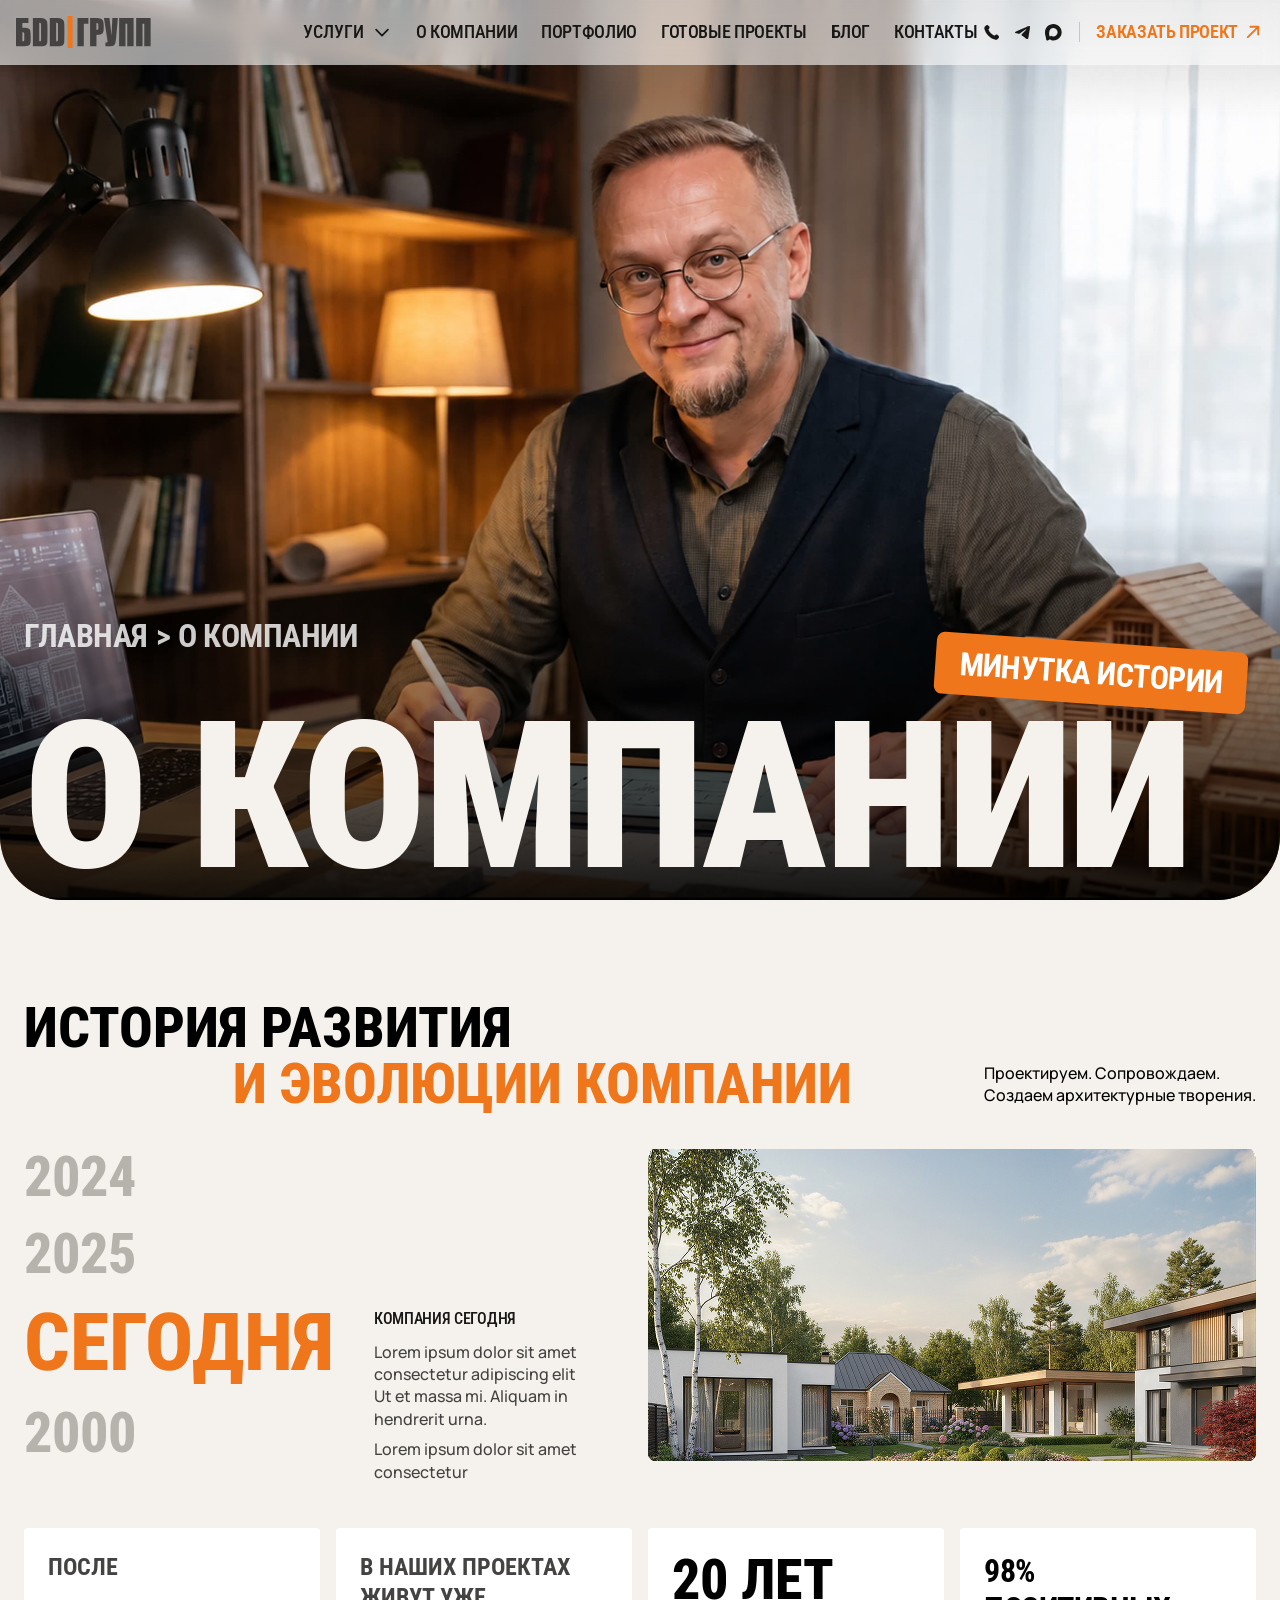
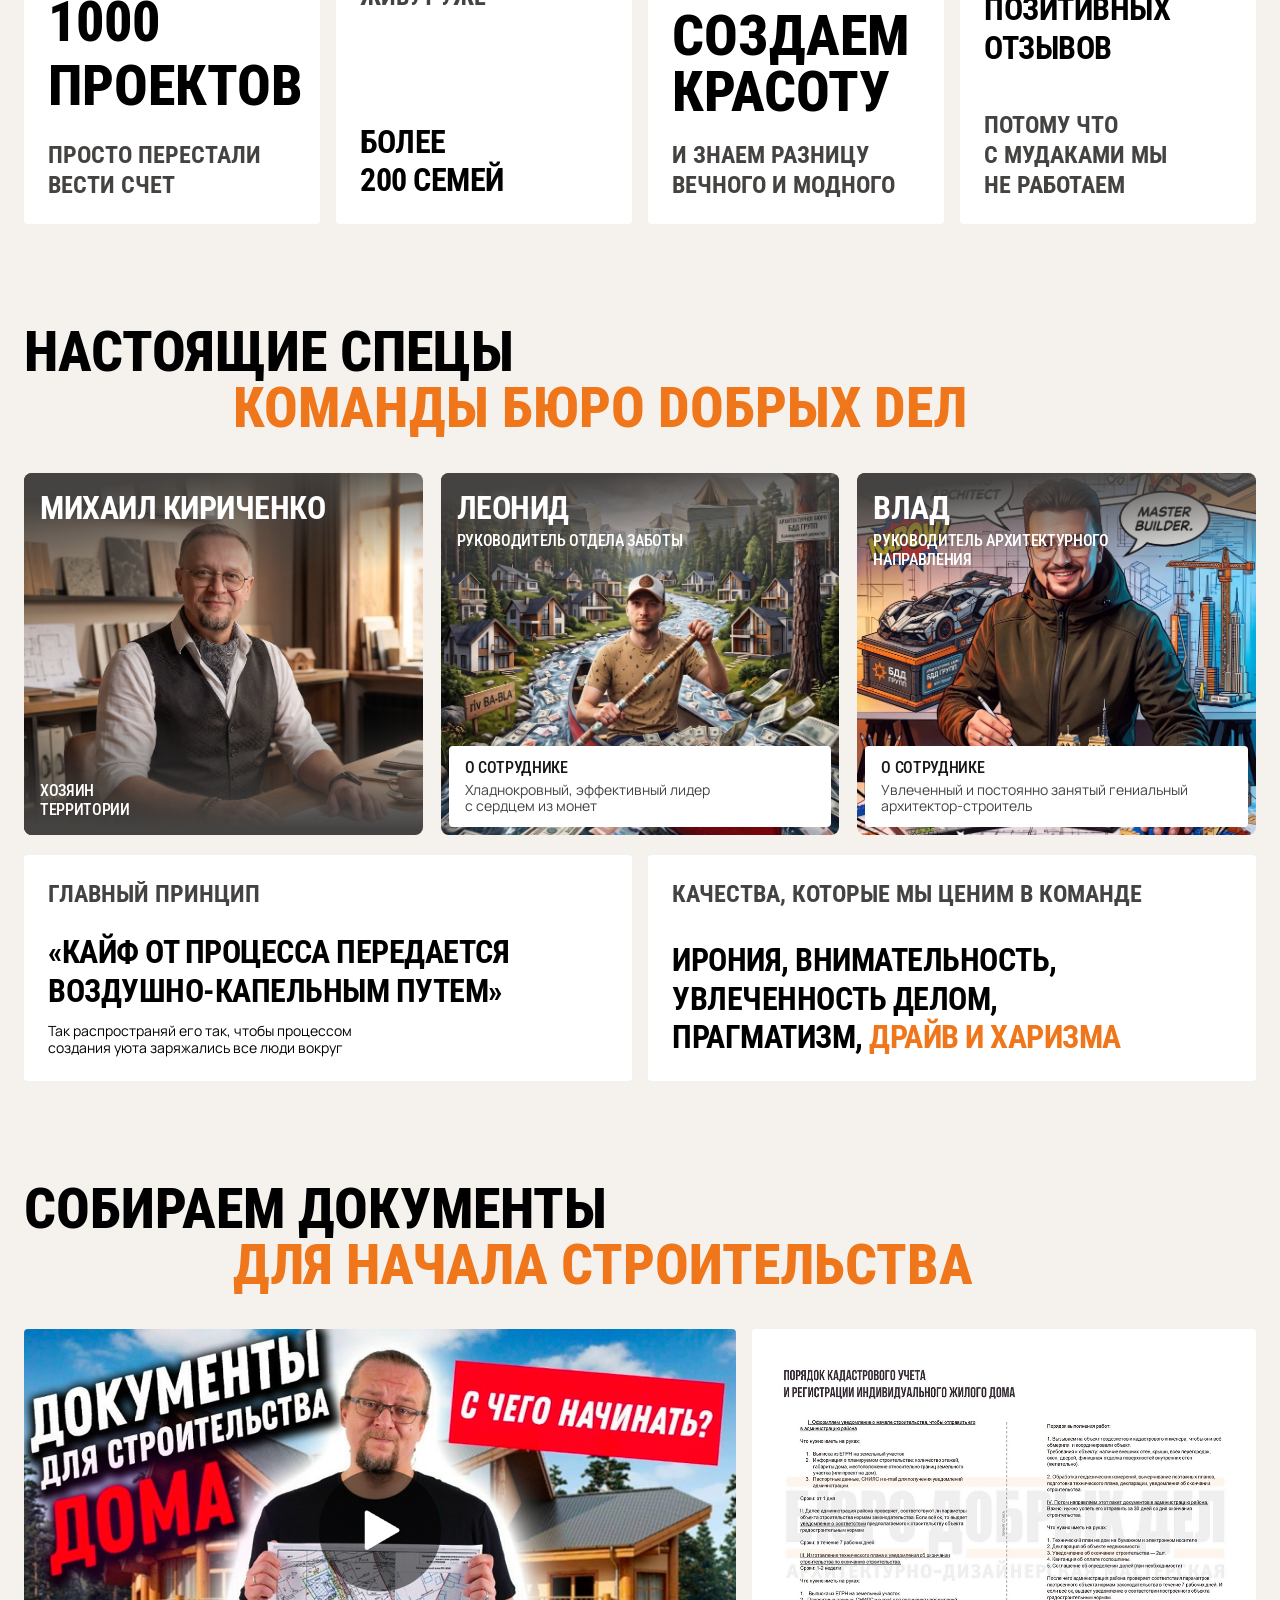
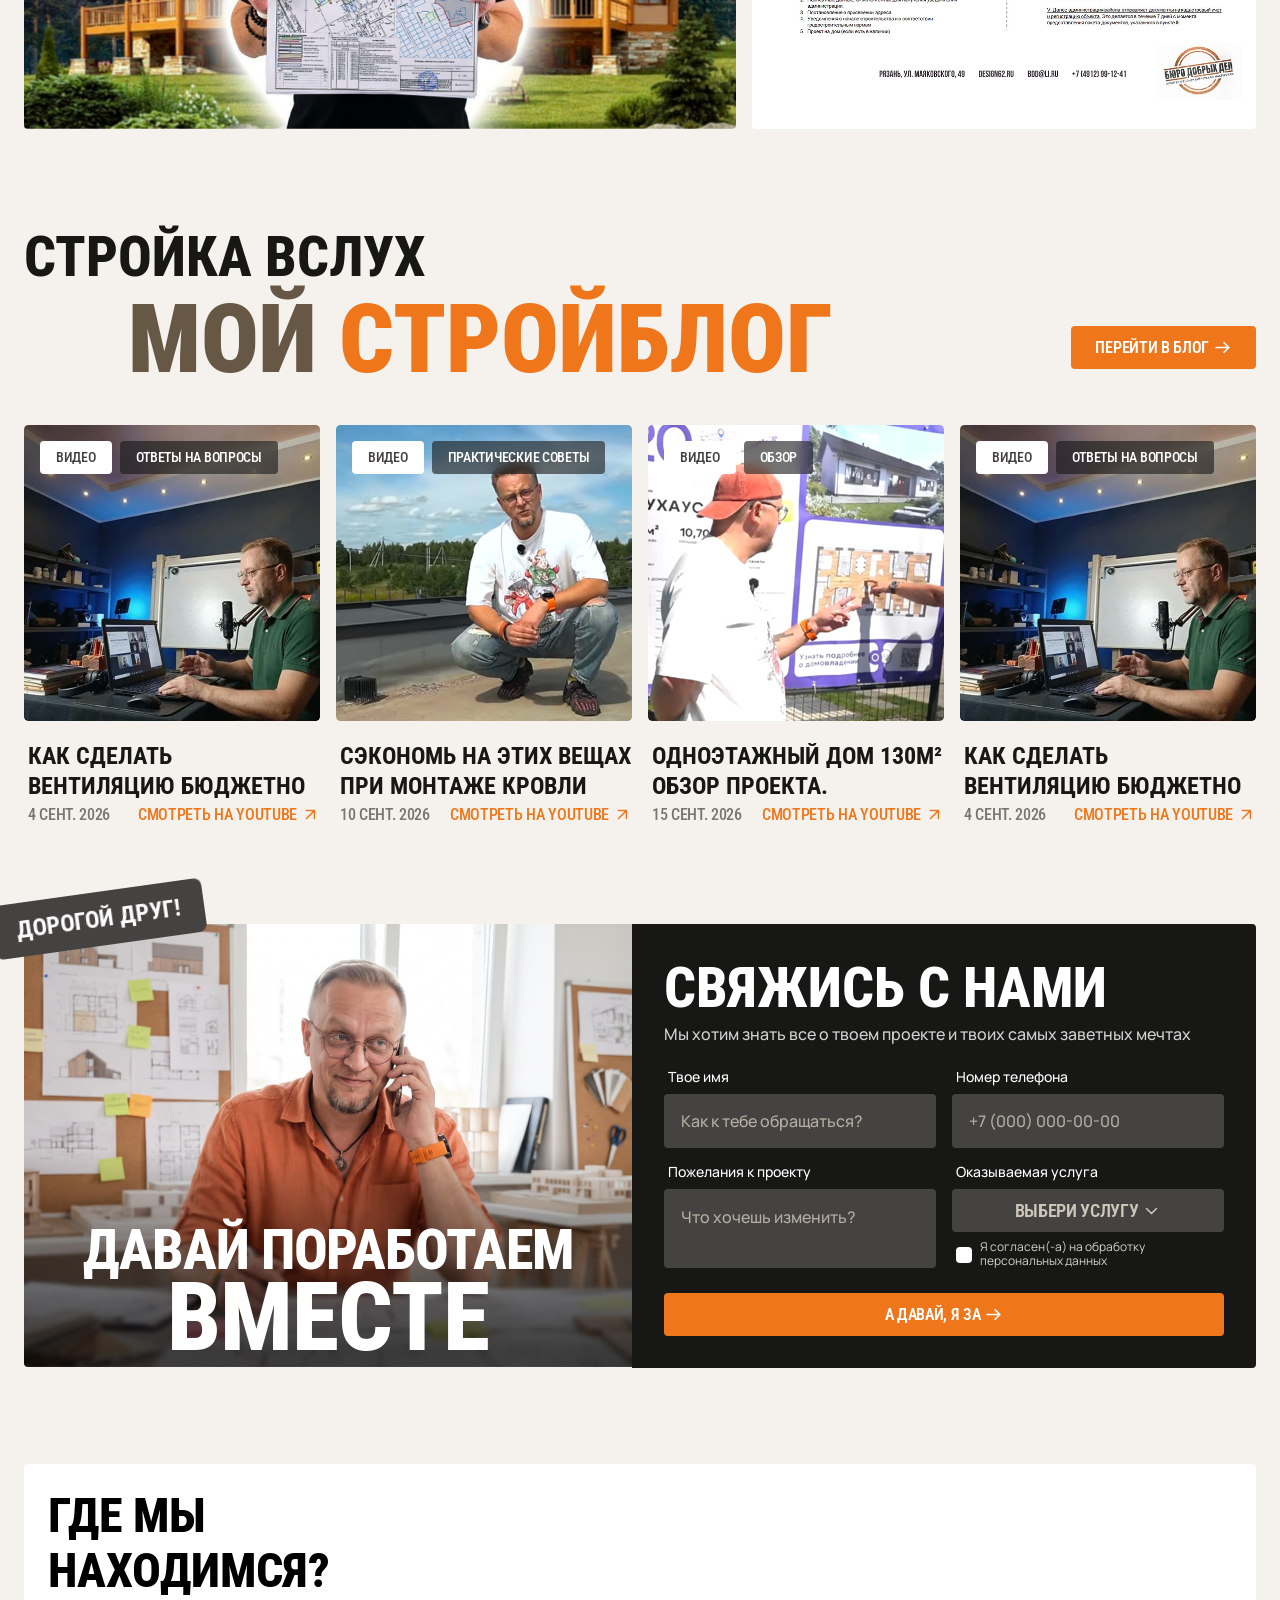
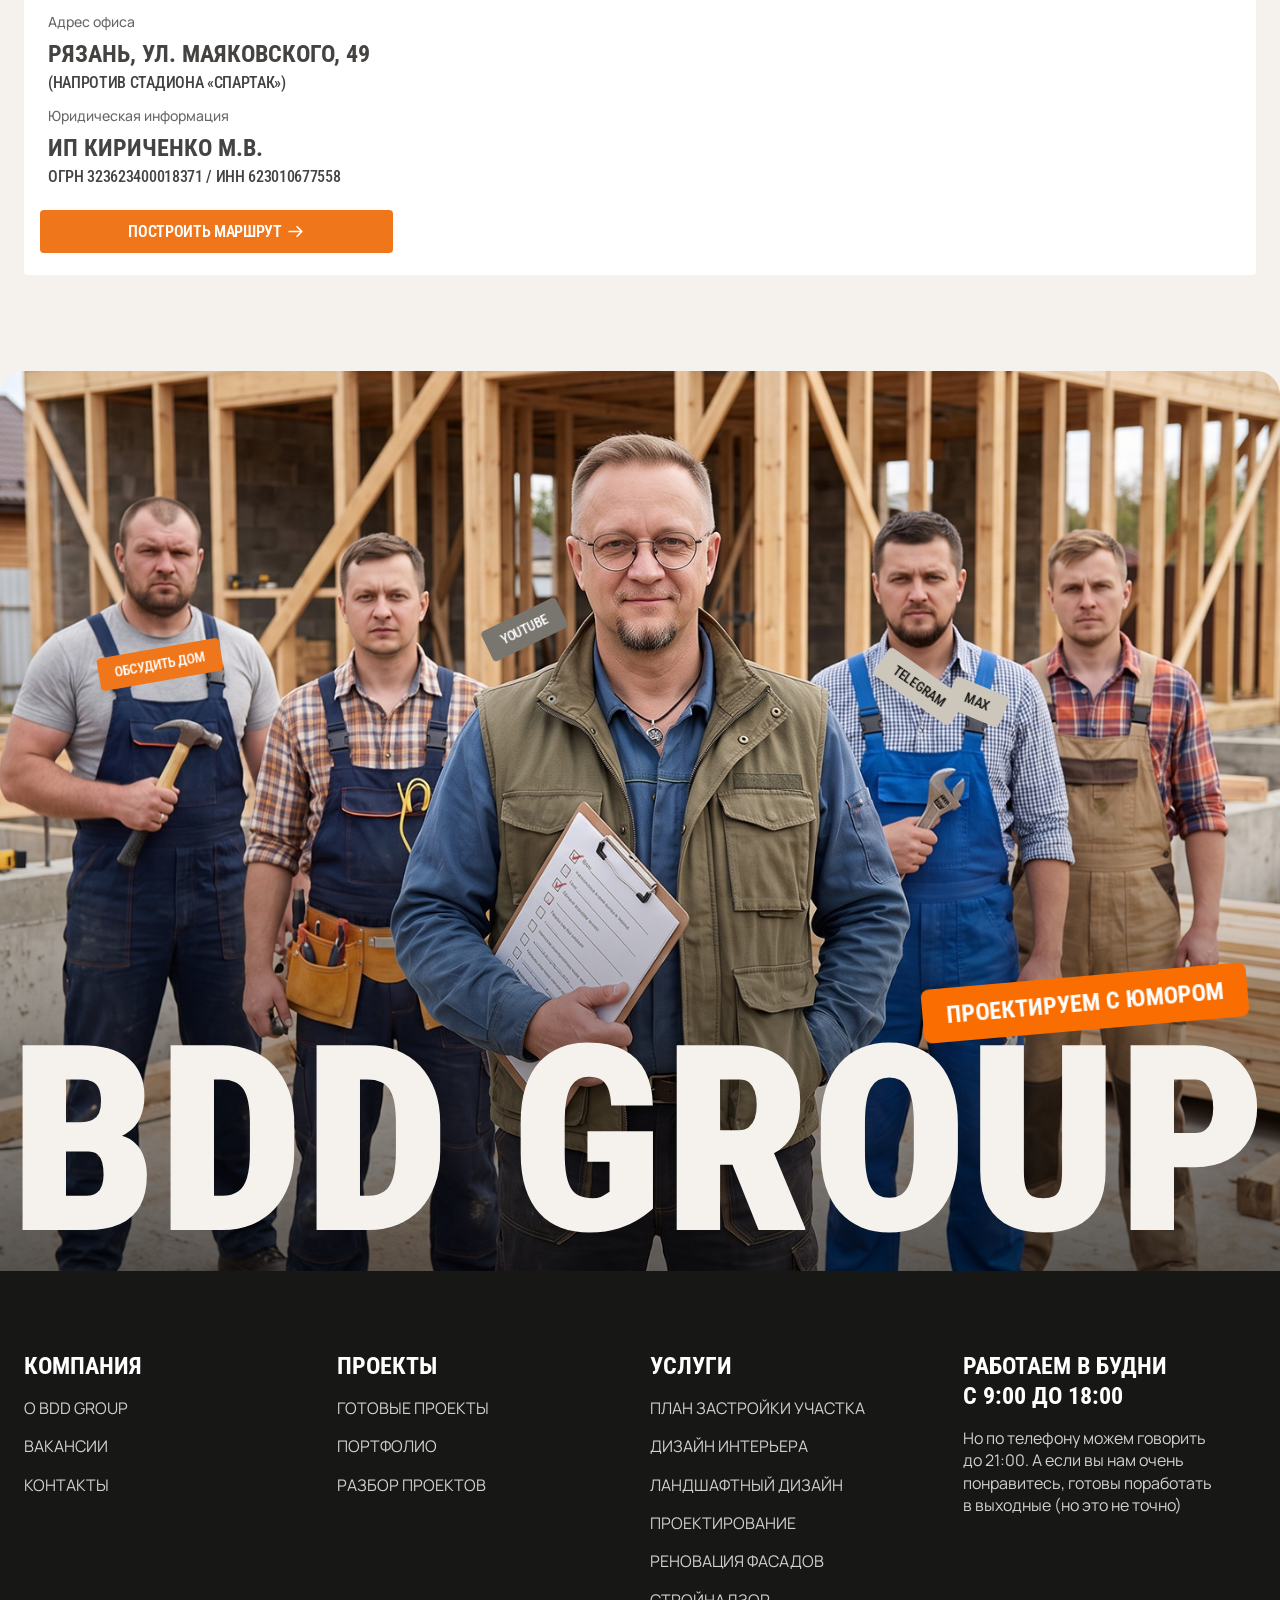
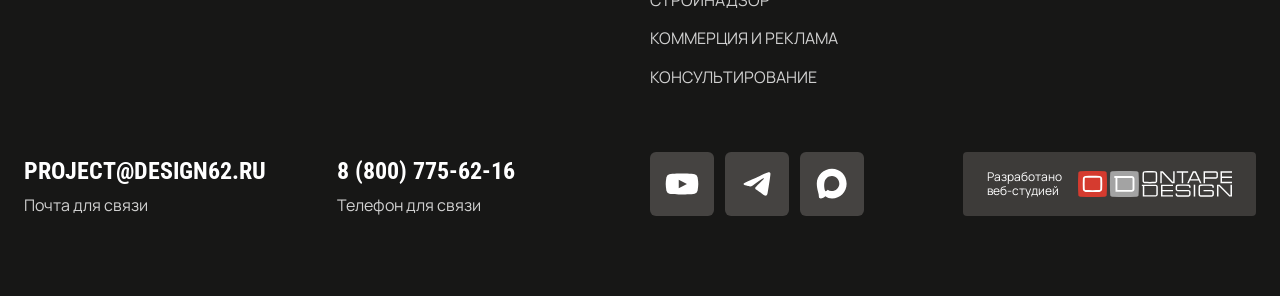
==== commit dd0ad90c: "new commit" ====
--- a/about.html
+++ b/about.html
@@ -21,7 +21,45 @@
                 </a>
             </div>
             <nav class="header_nav header_rc">
-                <a href="/services/" class="header_link">Услуги</a>
+                <div class="header_nav__item header_dropdown">
+                    <button type="button" class="header_link header_dropdown__toggle" aria-expanded="false"
+                        aria-controls="services-menu">
+                        Услуги
+                        <svg xmlns="http://www.w3.org/2000/svg" width="20" height="20" viewBox="0 0 17 17" fill="none"
+                            aria-hidden="true">
+                            <path d="M3.5 6.5L8.5 11.5L13.5 6.5" stroke="currentColor" stroke-width="1.5"
+                                stroke-linecap="round" stroke-linejoin="round" />
+                        </svg>
+                    </button>
+
+                    <div class="header_dropdown__panel" id="services-menu">
+                        <ul class="header_dropdown__list header_medium_rc">
+                            <li><a href="/service_page_pzu.html/" class="header_dropdown__link is-active"
+                                    data-img="assets/images/pzu/hero_section.jpg">План застройки участка</a></li>
+                            <li><a href="/service_page_interior.html" class="header_dropdown__link"
+                                    data-img="assets/images/interior/hero_section_interior.jpg">Дизайн интерьера</a>
+                            </li>
+                            <li><a href="/services/landscape/" class="header_dropdown__link"
+                                    data-img="assets/images/interior/hero_section_interior.jpg">Ландшафтный дизайн</a>
+                            </li>
+                            <li><a href="/service_page_project.html" class="header_dropdown__link"
+                                    data-img="assets/images/service_project/hero_section_project.jpg">Проектирование</a>
+                            </li>
+                            <li><a href="/services/facades/" class="header_dropdown__link"
+                                    data-img="assets/images/service_project/hero_section_project.jpg">Реновация
+                                    фасадов</a></li>
+                            <li><a href="/service_page_supervision.html" class="header_dropdown__link"
+                                    data-img="assets/images/supervision/hero_section.jpg">Стройнадзор</a></li>
+                            <li><a href="/service_page_bddmedia.html" class="header_dropdown__link"
+                                    data-img="assets/images/bddmedia/hero_section.jpg">Коммерция и реклама</a></li>
+                            <li><a href="/services/consulting/" class="header_dropdown__link"
+                                    data-img="assets/images/supervision/hero_section.jpg">Консультирование</a></li>
+                        </ul>
+
+                        <div class="header_dropdown__media"></div>
+                    </div>
+                </div>
+
                 <a href="/about/" class="header_link">О компании</a>
                 <a href="/portfolio/" class="header_link">Портфолио</a>
                 <a href="/projects/" class="header_link">Готовые проекты</a>
@@ -29,31 +67,70 @@
                 <a href="/contacts/" class="header_link">Контакты</a>
             </nav>
             <div class="header_buttons">
-                <button class="header_cta tertiary_btn">Заказать проект</button>
+                <ul class="header_contacts">
+                    <li>
+                        <a href="tel:+70000000000" class="header_contact" aria-label="Позвонить">
+                            <svg xmlns="http://www.w3.org/2000/svg" width="19" height="19" viewBox="0 0 19 19"
+                                fill="none">
+                                <path
+                                    d="M6.63439 7.0089C7.18538 8.15654 7.93653 9.2321 8.88772 10.1834C9.83899 11.1346 10.9146 11.8858 12.0622 12.4368C12.1609 12.4841 12.2103 12.5079 12.2727 12.5261C12.4947 12.5907 12.7672 12.5443 12.9551 12.4097C13.0081 12.3718 13.0533 12.3266 13.1438 12.2361C13.4206 11.9592 13.559 11.8209 13.6981 11.7304C14.2229 11.3892 14.8995 11.3892 15.4243 11.7304C15.5635 11.8209 15.7018 11.9592 15.9786 12.2361L16.1328 12.3903C16.5536 12.8111 16.7639 13.0214 16.8782 13.2474C17.1055 13.6966 17.1055 14.2273 16.8782 14.6766C16.7639 14.9025 16.5536 15.1129 16.1328 15.5336L16.0081 15.6584C15.5888 16.0777 15.3792 16.2874 15.0941 16.4474C14.7778 16.6251 14.2866 16.7529 13.9238 16.7517C13.597 16.7508 13.3735 16.6874 12.9266 16.5606C10.5252 15.8789 8.25914 14.593 6.36869 12.7025C4.4782 10.812 3.19216 8.54588 2.51056 6.14447C2.38373 5.69762 2.32031 5.47419 2.31934 5.14727C2.31826 4.78452 2.446 4.2933 2.62367 3.97702C2.78378 3.69199 2.99342 3.48235 3.41271 3.06306L3.5375 2.93827C3.95823 2.51755 4.1686 2.30718 4.39452 2.19291C4.84384 1.96565 5.37446 1.96565 5.82378 2.19291C6.04971 2.30718 6.26008 2.51755 6.6808 2.93827L6.83507 3.09254C7.11184 3.36931 7.25023 3.5077 7.3407 3.64685C7.68191 4.17165 7.68191 4.84819 7.3407 5.37298C7.25023 5.51213 7.11184 5.65052 6.83507 5.92729C6.74458 6.01779 6.69933 6.06304 6.66145 6.11593C6.52686 6.30389 6.48039 6.57643 6.54509 6.79838C6.56329 6.86084 6.58699 6.91019 6.63439 7.0089Z"
+                                    fill="#171716" />
+                            </svg>
+                        </a>
+                    </li>
+                    <li>
+                        <a href="https://t.me/username" class="header_contact" target="_blank" rel="noopener"
+                            aria-label="Telegram">
+                            <svg xmlns="http://www.w3.org/2000/svg" width="19" height="19" viewBox="0 0 19 19"
+                                fill="none">
+                                <path
+                                    d="M3.03117 8.59642C7.05769 6.76182 9.74268 5.55233 11.0861 4.96797C14.9219 3.2995 15.7189 3.00967 16.2384 3.0001C16.3527 2.998 16.6082 3.02761 16.7737 3.16804C16.9134 3.28661 16.9518 3.44679 16.9702 3.55921C16.9886 3.67163 17.0115 3.92773 16.9933 4.12784C16.7855 6.41185 15.8861 11.9545 15.4285 14.5127C15.2349 15.5951 14.8536 15.958 14.4845 15.9936C13.6824 16.0707 13.0734 15.4392 12.2965 14.9067C11.0809 14.0733 10.3941 13.5545 9.21409 12.7413C7.8504 11.8015 8.73442 11.285 9.51159 10.4409C9.71497 10.22 13.249 6.8583 13.3174 6.55334C13.326 6.5152 13.3339 6.37304 13.2532 6.29797C13.1724 6.2229 13.0532 6.24857 12.9672 6.26899C12.8453 6.29792 10.9033 7.64029 7.14115 10.2961C6.58991 10.6919 6.09062 10.8848 5.64327 10.8747C5.15011 10.8635 4.20146 10.5831 3.49623 10.3433C2.63124 10.0493 1.94377 9.89383 2.00363 9.39445C2.03481 9.13434 2.37733 8.86833 3.03117 8.59642Z"
+                                    fill-rule="evenodd" clip-rule="evenodd" fill="#171716" />
+                            </svg>
+                        </a>
+                    </li>
+                    <li>
+                        <a href="https://max.ru/username" class="header_contact" target="_blank" rel="noopener"
+                            aria-label="Max">
+                            <svg xmlns="http://www.w3.org/2000/svg" width="19" height="19" viewBox="0 0 38 38"
+                                fill="none">
+                                <path
+                                    d="M19.0248 35.0944C15.7535 35.0944 14.2333 34.6169 11.5909 32.7066C9.91943 34.8556 4.62657 36.5351 4.39572 33.6617C4.39572 31.5048 3.91817 29.6822 3.37694 27.6924C2.73225 25.2409 2 22.5109 2 18.5552C2 9.10758 9.7523 2 18.9372 2C28.1301 2 35.3332 9.45779 35.3332 18.6427C35.3641 27.6856 28.0676 35.0462 19.0248 35.0944ZM19.1601 10.1661C14.687 9.93535 11.2008 13.0315 10.4288 17.8866C9.79208 21.906 10.9223 26.8009 11.8853 27.0556C12.347 27.167 13.509 26.2279 14.2333 25.5036C15.431 26.3309 16.8256 26.8279 18.2766 26.9442C22.9115 27.1671 26.8718 23.6386 27.183 19.0089C27.3641 14.3693 23.7956 10.4396 19.1601 10.1741V10.1661Z"
+                                    fill-rule="evenodd" clip-rule="evenodd" fill="#171716" />
+                            </svg>
+                        </a>
+                    </li>
+                </ul>
+
+                <span class="header_divider" aria-hidden="true"></span>
+
+                <button type="button" class="header_cta tertiary_btn">Заказать проект</button>
             </div>
         </div>
     </header>
     <main>
         <section class="hero_section about">
-            <img class="hero_image cover" src="./assets/images/about/hero_section.jpg" alt="Главный экран">
-            <div class="hero_block">
-                <div class="hero_block_content container">
-                    <nav class="hero_breadcrumbs h4_rc" aria-label="Хлебные крошки">
-                        <ol>
-                            <li><a href="/">Главная</a></li>
-                            >
-                            <li aria-current="page">О компании</li>
-                        </ol>
-                    </nav>
-                    <div class="hero_title">
-                        <div class="hero_chip chip orange_chip">
-                            <h4 class="h4_rc">Минутка истории</h4>
+            <div class="hero_image_bg">
+                <img class="hero_image cover" src="./assets/images/about/hero_section.jpg" alt="Главный экран">
+            </div>
+                <div class="hero_block">
+                    <div class="hero_block_content container">
+                        <nav class="hero_breadcrumbs h4_rc" aria-label="Хлебные крошки">
+                            <ol>
+                                <li><a href="/">Главная</a></li>
+                                >
+                                <li aria-current="page">О компании</li>
+                            </ol>
+                        </nav>
+                        <div class="hero_title">
+                            <div class="hero_chip chip orange_chip">
+                                <h4 class="h4_rc">Минутка истории</h4>
+                            </div>
+                            <h1 class="hero_black_rc">
+                                О КОМПАНИИ </h1>
                         </div>
-                        <h1 class="hero_black_rc">
-                            О КОМПАНИИ </h1>
-                    </div>
-                </div>
-            </div>
+                    </div>
+                </div>
         </section>
         <section class="history about section">
             <div class="container">
@@ -131,7 +208,8 @@
                     <div class="advantage_card card">
                         <h2 class="advantage_title h4_rc">
                             98% позитивных отзывов </h2>
-                        <p class="advantage_description h5_rc">Потому что с&nbsp;мудаками мы не работаем</p>
+                        <p class="advantage_description h5_rc">Потому что с&nbsp;мудаками мы <span class="nowrap">не
+                                работаем</span></p>
                     </div>
                 </div>
             </div>
@@ -141,7 +219,6 @@
             <div class="container">
                 <div class="section_top">
                     <h2 class="section_title h2_rc">Настоящие спецы<span>команды Бюро Dобрых Dел</span></h2>
-                    <a href="#" class="primary_btn orange_btn project_btn_arrow">Подробнее о команде</a>
                 </div>
 
                 <div class="team_slider">
@@ -199,7 +276,6 @@
                                 </div>
                             </article>
 
-                            <!-- Карточка-призыв -->
                             <article class="team_card swiper-slide team_card--join">
                                 <img class="team_card__img" src="./assets/images/team/team.jpg" alt="Команда BDD GROUP">
                                 <div class="team_card__head">
@@ -542,7 +618,7 @@
     </main>
     <footer>
         <div class="footer_media">
-            <img class="cover" src="assets/images/service_page/pzu-footer.jpg" alt="Подвал">
+            <img class="cover" src="assets/images/about/footer.jpg" alt="Подвал">
             <div class="footer_media__content">
                 <div class="footer_title_slogan">
                     <h2 class="footer_media__title">BDD GROUP</h2>
@@ -563,6 +639,96 @@
                 </a>
             </div>
         </div>
+        <div class="footer_bottom">
+            <div class="container">
+                <div class="footer_grid">
+                    <nav class="footer_col" aria-label="Компания">
+                        <p class="footer_col__title h5_rc">Компания</p>
+                        <ul class="footer_col__list body_reg_mr">
+                            <li><a href="/about/" class="footer_link">О BDD GROUP</a></li>
+                            <li><a href="/vacancies/" class="footer_link">Вакансии</a></li>
+                            <li><a href="/contacts/" class="footer_link">Контакты</a></li>
+                        </ul>
+                    </nav>
+
+                    <nav class="footer_col" aria-label="Проекты">
+                        <p class="footer_col__title h5_rc">Проекты</p>
+                        <ul class="footer_col__list body_reg_mr">
+                            <li><a href="/projects/" class="footer_link">Готовые проекты</a></li>
+                            <li><a href="/portfolio/" class="footer_link">Портфолио</a></li>
+                            <li><a href="/reviews/" class="footer_link">Разбор проектов</a></li>
+                        </ul>
+                    </nav>
+
+                    <nav class="footer_col" aria-label="Услуги">
+                        <p class="footer_col__title h5_rc">Услуги</p>
+                        <ul class="footer_col__list body_reg_mr">
+                            <li><a href="/service_page_pzu.html" class="footer_link">План застройки участка</a></li>
+                            <li><a href="/service_page_interior.html" class="footer_link">Дизайн интерьера</a></li>
+                            <li><a href="/services/landscape/" class="footer_link">Ландшафтный дизайн</a></li>
+                            <li><a href="/service_page_project.html" class="footer_link">Проектирование</a></li>
+                            <li><a href="/services/facades/" class="footer_link">Реновация фасадов</a></li>
+                            <li><a href="/service_page_supervision.html" class="footer_link">Стройнадзор</a></li>
+                            <li><a href="/service_page_bddmedia.html" class="footer_link">Коммерция и реклама</a></li>
+                            <li><a href="/services/consulting/" class="footer_link">Консультирование</a></li>
+                        </ul>
+                    </nav>
+
+                    <div class="footer_col">
+                        <p class="footer_col__title h5_rc">Работаем в будни<br>с 9:00 до 18:00</p>
+                        <p class="footer_col__text body_reg_mr">Но по телефону можем говорить до&nbsp;21:00. А если вы
+                            нам
+                            очень
+                            понравитесь, готовы поработать в&nbsp;выходные (но это не точно)</p>
+                    </div>
+
+                    <div class="footer_contact">
+                        <a href="mailto:project@design62.ru" class="footer_contact__value h5_rc">project@design62.ru</a>
+                        <span class="footer_contact__label body_reg_mr">Почта для связи</span>
+                    </div>
+
+                    <div class="footer_contact">
+                        <a href="tel:88007756216" class="footer_contact__value h5_rc">8 (800) 775-62-16</a>
+                        <span class="footer_contact__label body_reg_mr">Телефон для связи</span>
+                    </div>
+
+                    <ul class="footer_socials">
+                        <li>
+                            <a href="https://youtube.com/@username" class="footer_social" target="_blank" rel="noopener"
+                                aria-label="YouTube">
+                                <svg viewBox="0 0 24 24" fill="currentColor" aria-hidden="true">
+                                    <path fill-rule="evenodd"
+                                        d="M23 7.2a3 3 0 0 0-2.1-2.1C19 4.6 12 4.6 12 4.6s-7 0-8.9.5A3 3 0 0 0 1 7.2 31 31 0 0 0 .5 12a31 31 0 0 0 .5 4.8 3 3 0 0 0 2.1 2.1c1.9.5 8.9.5 8.9.5s7 0 8.9-.5a3 3 0 0 0 2.1-2.1 31 31 0 0 0 .5-4.8 31 31 0 0 0-.5-4.8zM9.7 15V9l5.8 3-5.8 3z" />
+                                </svg>
+                            </a>
+                        </li>
+                        <li>
+                            <a href="https://t.me/username" class="footer_social" target="_blank" rel="noopener"
+                                aria-label="Telegram">
+                                <svg viewBox="0 0 19 19" fill="currentColor" aria-hidden="true">
+                                    <path fill-rule="evenodd"
+                                        d="M3.03117 8.59642C7.05769 6.76182 9.74268 5.55233 11.0861 4.96797C14.9219 3.2995 15.7189 3.00967 16.2384 3.0001C16.3527 2.998 16.6082 3.02761 16.7737 3.16804C16.9134 3.28661 16.9518 3.44679 16.9702 3.55921C16.9886 3.67163 17.0115 3.92773 16.9933 4.12784C16.7855 6.41185 15.8861 11.9545 15.4285 14.5127C15.2349 15.5951 14.8536 15.958 14.4845 15.9936C13.6824 16.0707 13.0734 15.4392 12.2965 14.9067C11.0809 14.0733 10.3941 13.5545 9.21409 12.7413C7.8504 11.8015 8.73442 11.285 9.51159 10.4409C9.71497 10.22 13.249 6.8583 13.3174 6.55334C13.326 6.5152 13.3339 6.37304 13.2532 6.29797C13.1724 6.2229 13.0532 6.24857 12.9672 6.26899C12.8453 6.29792 10.9033 7.64029 7.14115 10.2961C6.58991 10.6919 6.09062 10.8848 5.64327 10.8747C5.15011 10.8635 4.20146 10.5831 3.49623 10.3433C2.63124 10.0493 1.94377 9.89383 2.00363 9.39445C2.03481 9.13434 2.37733 8.86833 3.03117 8.59642Z" />
+                                </svg>
+                            </a>
+                        </li>
+                        <li>
+                            <a href="https://max.ru/username" class="footer_social" target="_blank" rel="noopener"
+                                aria-label="Max">
+                                <svg viewBox="0 0 38 38" fill="currentColor" aria-hidden="true">
+                                    <path fill-rule="evenodd"
+                                        d="M19.0248 35.0944C15.7535 35.0944 14.2333 34.6169 11.5909 32.7066C9.91943 34.8556 4.62657 36.5351 4.39572 33.6617C4.39572 31.5048 3.91817 29.6822 3.37694 27.6924C2.73225 25.2409 2 22.5109 2 18.5552C2 9.10758 9.7523 2 18.9372 2C28.1301 2 35.3332 9.45779 35.3332 18.6427C35.3641 27.6856 28.0676 35.0462 19.0248 35.0944ZM19.1601 10.1661C14.687 9.93535 11.2008 13.0315 10.4288 17.8866C9.79208 21.906 10.9223 26.8009 11.8853 27.0556C12.347 27.167 13.509 26.2279 14.2333 25.5036C15.431 26.3309 16.8256 26.8279 18.2766 26.9442C22.9115 27.1671 26.8718 23.6386 27.183 19.0089C27.3641 14.3693 23.7956 10.4396 19.1601 10.1741V10.1661Z" />
+                                </svg>
+                            </a>
+                        </li>
+                    </ul>
+
+                    <a href="https://ontape.ru" class="footer_dev" target="_blank" rel="noopener">
+                        <span class="footer_dev__text">Разработано<br>веб-студией</span>
+                        <img src="assets/icons/ontape.svg" alt="Ontape Design" class="footer_dev__logo">
+                    </a>
+                </div>
+            </div>
+        </div>
     </footer>
     <script src="https://cdnjs.cloudflare.com/ajax/libs/gsap/3.12.5/gsap.min.js"></script>
     <script src="https://cdn.jsdelivr.net/npm/swiper@11.1.14/swiper-bundle.min.js"></script>
--- a/assets/style/style.css
+++ b/assets/style/style.css
@@ -339,6 +339,10 @@
     font-size: 12px;
     line-height: 120%;
     letter-spacing: 0px;
+}
+
+.nowrap {
+    white-space: nowrap;
 }
 
 /* btn */
@@ -572,12 +576,28 @@
     position: fixed;
     top: 0;
     left: 0;
-    background: var(--semi-transparent50);
-    backdrop-filter: blur(10px);
-    -webkit-backdrop-filter: blur(10px);
     z-index: 999;
     padding: 16px;
+    background: var(--semi-transparent50);
     border-bottom: 1px solid transparent;
+}
+
+header::before {
+    content: "";
+    position: absolute;
+    inset: 0;
+    z-index: -1;
+    -webkit-backdrop-filter: blur(10px);
+    backdrop-filter: blur(10px);
+}
+
+.header.header-solid {
+    background: var(--bg-page, #F5F2ED);
+    border-bottom: 1px solid var(--border-default, #CDC6BB);
+}
+
+.header.header-solid::before {
+    content: none;
 }
 
 .header.header_scrolled {
@@ -640,6 +660,215 @@
     color: var(--orange700);
 }
 
+.header_nav__item {
+    position: relative;
+}
+
+.header_dropdown__toggle {
+    display: inline-flex;
+    align-items: center;
+    gap: 8px;
+    padding: 0;
+    border: 0;
+    background: none;
+    font: inherit;
+    text-transform: inherit;
+    cursor: pointer;
+}
+
+.header_dropdown__toggle svg {
+    transition: transform .3s ease;
+}
+
+.header_dropdown__panel {
+    position: absolute;
+    top: calc(100% + 34px);
+    left: -112px;
+    z-index: 10;
+    display: grid;
+    grid-template-columns: 300px 360px;
+    padding: 20px 24px;
+    border: 1px solid rgba(255, 255, 255, .6);
+    border-radius: 8px;
+    background: rgba(255, 255, 255, .6);
+    -webkit-backdrop-filter: blur(20px);
+    backdrop-filter: blur(20px);
+    opacity: 0;
+    visibility: hidden;
+    transform: translateY(-8px);
+    transition: opacity .25s ease, transform .25s ease, visibility .25s;
+}
+
+.header.header-solid .header_dropdown__panel {
+    background: linear-gradient(0deg, rgba(255, 255, 255, 0.6), rgba(255, 255, 255, 0.6)),
+        linear-gradient(0deg, #F5F2ED, #F5F2ED);
+    border: 1px solid var(--border-default, #CDC6BB)
+}
+
+.header_dropdown__panel::before {
+    content: "";
+    position: absolute;
+    left: 0;
+    right: 0;
+    bottom: 100%;
+    height: 34px;
+}
+
+.header_dropdown.is-open .header_dropdown__panel,
+.header_dropdown:focus-within .header_dropdown__panel {
+    opacity: 1;
+    visibility: visible;
+    transform: none;
+}
+
+.header_dropdown.is-open .header_dropdown__toggle svg,
+.header_dropdown:focus-within .header_dropdown__toggle svg {
+    transform: rotate(180deg);
+}
+
+.header_dropdown:hover .header_dropdown__panel {
+    opacity: 1;
+    visibility: visible;
+    transform: none;
+}
+
+.header_dropdown:hover .header_dropdown__toggle svg {
+    transform: rotate(180deg);
+}
+
+.header_dropdown__list {
+    display: flex;
+    flex-direction: column;
+    gap: 6px;
+    margin: 0;
+    list-style: none;
+}
+
+.header_dropdown__link {
+    padding: 4px 0;
+    display: inline-flex;
+    align-items: center;
+    color: var(--neutral600);
+    transition: color .2s ease;
+}
+
+.header_dropdown__link::before {
+    content: "";
+    flex-shrink: 0;
+    width: 0;
+    height: 20px;
+    margin-right: 0;
+    background-color: currentColor;
+    opacity: 0;
+    -webkit-mask: url("data:image/svg+xml,%3Csvg xmlns='http://www.w3.org/2000/svg' viewBox='0 0 20 20'%3E%3Cpath d='M7.5 4.5L13 10L7.5 15.5' fill='none' stroke='black' stroke-width='1.8' stroke-linecap='round' stroke-linejoin='round'/%3E%3C/svg%3E") center / contain no-repeat;
+    mask: url("data:image/svg+xml,%3Csvg xmlns='http://www.w3.org/2000/svg' viewBox='0 0 20 20'%3E%3Cpath d='M7.5 4.5L13 10L7.5 15.5' fill='none' stroke='black' stroke-width='1.8' stroke-linecap='round' stroke-linejoin='round'/%3E%3C/svg%3E") center / contain no-repeat;
+    transition: width .25s ease, margin .25s ease, opacity .25s ease;
+}
+
+.header_dropdown__link.is-active {
+    color: var(--neutral900);
+}
+
+.header_dropdown__link.is-active::before {
+    width: 17px;
+    margin-right: 4px;
+    opacity: 1;
+}
+
+.header_dropdown__media {
+    position: relative;
+    aspect-ratio: 360 / 282;
+    border-radius: 8px;
+    overflow: hidden;
+}
+
+.header_dropdown__img {
+    position: absolute;
+    inset: 0;
+    width: 100%;
+    height: 100%;
+    object-fit: cover;
+    opacity: 0;
+    transition: opacity .35s ease;
+}
+
+.header_dropdown__img.is-active {
+    opacity: 1;
+}
+
+.header_buttons {
+    flex: 1 1 0;
+    display: flex;
+    align-items: center;
+    justify-content: flex-end;
+    gap: 16px;
+}
+
+.header_contacts {
+    display: flex;
+    align-items: center;
+    gap: 12px;
+    margin: 0;
+    padding: 0;
+    list-style: none;
+}
+
+.header_contact {
+    display: flex;
+    width: 19px;
+    height: 19px;
+    color: var(--neutral900);
+    transition: color .2s ease;
+}
+
+.header_contact svg {
+    width: 100%;
+    height: 100%;
+}
+
+.header_contact:hover {
+    color: var(--orange500);
+}
+
+.header_divider {
+    width: 1px;
+    height: 20px;
+    background: var(--neutral300);
+}
+
+.header_burger {
+    display: none;
+    flex: 0 0 40px;
+    width: 40px;
+    height: 40px;
+    flex-direction: column;
+    align-items: center;
+    justify-content: center;
+    gap: 6px;
+    margin-left: 16px;
+}
+
+.header_burger span {
+    display: block;
+    width: 24px;
+    height: 2px;
+    border-radius: 2px;
+    background: var(--neutral900);
+    transition: transform .3s ease, opacity .3s ease;
+}
+
+.header.is-menu-open .header_burger span:nth-child(1) {
+    transform: translateY(8px) rotate(45deg);
+}
+
+.header.is-menu-open .header_burger span:nth-child(2) {
+    opacity: 0;
+}
+
+.header.is-menu-open .header_burger span:nth-child(3) {
+    transform: translateY(-8px) rotate(-45deg);
+}
+
 /* hero_section */
 
 .hero_section {
@@ -650,6 +879,10 @@
 }
 
 .hero_section.project {
+    border-radius: 0;
+}
+
+.hero_section.project::before {
     border-radius: 0;
 }
 
@@ -760,6 +993,70 @@
     transform: rotate(4deg);
 }
 
+.hero_section.service {
+    overflow: visible;
+}
+
+.hero_section.service::before {
+    border-radius: 0 0 64px 64px;
+}
+
+.hero_section.service .hero_image_bg {
+    position: absolute;
+    inset: 0;
+    border-radius: 0 0 64px 64px;
+    overflow: hidden;
+}
+
+.hero_section.service .hero_image {
+    width: 100%;
+    height: 100%;
+    object-fit: cover;
+}
+
+.service .hero_title {
+    position: relative;
+}
+
+.service .hero_chip {
+    position: absolute;
+    z-index: 10;
+    padding: 12px 24px;
+    border-radius: 8px;
+}
+
+.pzu .hero_chip {
+    left: -20px;
+    bottom: -32px;
+    transform: rotate(2deg);
+}
+
+.interior .hero_chip {
+    left: -20px;
+    bottom: -22px;
+    transform: rotate(2deg);
+}
+
+.service_project .hero_chip {
+    left: 155px;
+    bottom: -30px;
+    transform: rotate(-1deg);
+}
+
+.section_desription_service {
+    padding-bottom: 10px;
+}
+
+.section_desription.supervision {
+    max-width: 208px;
+}
+
+.service .hero_btn {
+    position: absolute;
+    right: 0;
+    bottom: 60px;
+}
+
 .hero_title span {
     text-box-trim: trim-both;
     text-box-edge: cap alphabetic;
@@ -771,6 +1068,27 @@
 
 .service_project .hero_subtitle {
     max-width: 150px;
+}
+
+.hero_section {
+    overflow: visible;
+}
+
+.hero_section::before {
+    border-radius: 0 0 64px 64px;
+}
+
+.hero_section .hero_image_bg {
+    position: absolute;
+    inset: 0;
+    border-radius: 0 0 64px 64px;
+    overflow: hidden;
+}
+
+.hero_section .hero_image {
+    width: 100%;
+    height: 100%;
+    object-fit: cover;
 }
 
 /* intro */
@@ -1332,9 +1650,7 @@
 }
 
 /* services */
-.services_section .section_top {
-    align-items: flex-end;
-}
+
 
 .services_section__desc {
     max-width: 280px;
@@ -1475,6 +1791,7 @@
 .team_card {
     position: relative;
     aspect-ratio: 403 / 362;
+    height: auto;
     border-radius: 8px;
     overflow: hidden;
     display: flex;
@@ -1493,44 +1810,37 @@
     transition: transform .5s ease;
 }
 
-.team_card:nth-child(1) .team_card__img {
-    object-fit: cover;
+.team_card--boss .team_card__img {
     object-position: 0% 20%;
     transform: scale(1.4);
     transform-origin: 40% 30%;
 }
 
-.team_card:nth-child(3) .team_card__img {
-    object-fit: cover;
+.team_card--vlad .team_card__img {
     object-position: 0% 15%;
-    transform: scale(1);
-}
-
-.team_card:nth-child(4) .team_card__img {
-    object-fit: cover;
+}
+
+.team_card--dari .team_card__img {
     object-position: 90% 40%;
     transform: scale(1.3);
     transform-origin: 0% 20%;
 }
 
-.team_card:nth-child(6) .team_card__img {
-    object-fit: cover;
+.team_card--ec .team_card__img {
     object-position: 90% 20%;
     transform-origin: 50% 20%;
 }
 
-.team_card:nth-child(8) .team_card__img {
-    object-fit: cover;
+.team_card--katya .team_card__img {
     object-position: 0% 60%;
-    transform: scale(1);
     transform-origin: 50% 0%;
 }
 
-.team_card:nth-child(9) .team_card__img {
-    object-fit: cover;
+.team_card--alyona .team_card__img {
     object-position: 0% 75%;
     transform-origin: 50% 0%;
 }
+
 
 .team_card::before {
     content: "";
@@ -1541,7 +1851,7 @@
     pointer-events: none;
 }
 
-.team_card:nth-child(1):after {
+.team_card--boss::after {
     content: "";
     position: absolute;
     inset: 0;
@@ -1699,6 +2009,341 @@
     position: absolute;
     top: -85px;
     height: 72px;
+}
+
+/* consult banner */
+
+.consult_banner {
+    position: relative;
+    height: 395px;
+    display: flex;
+    align-items: flex-end;
+}
+
+.main .plaque {
+    max-width: 260px;
+}
+
+.consult_media {
+    position: absolute;
+    inset: 0;
+    border-radius: 4px;
+}
+
+.consult_media_bg {
+    border-radius: 8px;
+}
+
+.consult_media_human {
+    position: absolute;
+    right: 0;
+    bottom: 0;
+    max-width: 419px;
+}
+
+.consult_media::after {
+    content: "";
+    position: absolute;
+    inset: 0;
+    border-radius: 8px;
+    background: linear-gradient(180deg, rgba(23, 23, 22, 0) 30%, rgba(23, 23, 22, .75) 65%, #171716 100%);
+}
+
+.consult_content {
+    position: relative;
+    z-index: 1;
+    width: 100%;
+    padding: 24px;
+    display: flex;
+    flex-direction: column;
+    gap: 16px;
+}
+
+.consult_head {
+    display: flex;
+    flex-direction: column;
+    gap: 4px;
+}
+
+.consult_pretitle,
+.consult_title {
+    color: var(--neutral0);
+}
+
+.consult_form {
+    display: grid;
+    grid-template-columns: 301px 301px 420px;
+    gap: 16px;
+    align-items: end;
+}
+
+.main .consult_form {
+    grid-template-columns: repeat(3, 1fr);
+}
+
+.field_input__light {
+    background: var(--neutral0);
+    color: var(--neutral900);
+}
+
+.field_input__light::placeholder {
+    color: var(--neutral400);
+}
+
+.cta_label {
+    padding-left: 0;
+}
+
+.consult_btn {
+    width: 100%;
+    height: 54px;
+    justify-content: center;
+}
+
+.checkbox {
+    display: flex;
+    align-items: center;
+    gap: 8px;
+    padding-left: 4px;
+    color: var(--neutral0);
+    cursor: pointer;
+}
+
+.checkbox_input {
+    position: absolute;
+    opacity: 0;
+    pointer-events: none;
+}
+
+.checkbox_box {
+    position: relative;
+    flex: 0 0 16px;
+    width: 16px;
+    height: 16px;
+    border-radius: 4px;
+    background: var(--neutral0);
+}
+
+.checkbox_input:checked+.checkbox_box {
+    background: var(--orange500);
+}
+
+.checkbox_input:checked+.checkbox_box::after {
+    content: "";
+    position: absolute;
+    left: 5px;
+    top: 2px;
+    width: 4px;
+    height: 8px;
+    border: solid var(--neutral0);
+    border-width: 0 2px 2px 0;
+    transform: rotate(45deg);
+}
+
+.checkbox_input:focus-visible+.checkbox_box {
+    outline: 2px solid var(--orange500);
+    outline-offset: 2px;
+}
+
+.requirements_title {
+    margin: 32px 0 24px;
+    font-size: 38px;
+    color: var(--neutral900);
+}
+
+.requirements_title.supervision {
+    font-size: 32px;
+}
+
+.requirements_title span {
+    color: var(--orange500);
+}
+
+.requirements_cards {
+    display: grid;
+    grid-template-columns: repeat(3, 1fr);
+    gap: 16px;
+}
+
+.requirement_card {
+    height: 264px;
+    padding: 24px;
+    display: flex;
+    flex-direction: column;
+    justify-content: space-between;
+}
+
+.supervision .requirement_card {
+    height: 192px;
+}
+
+.requirement_title {
+    max-width: 240px;
+    color: var(--neutral900);
+}
+
+.requirement_description {
+    max-width: 240px;
+    color: var(--neutral600);
+}
+
+.interior .requirement_card:nth-child(3) .requirement_description,
+.interior .requirement_title,
+.supervision .requirement_description {
+    max-width: 280px;
+}
+
+
+/* blog */
+
+.blog_title {
+    display: flex;
+    flex-direction: column;
+    color: var(--neutral900);
+}
+
+.blog_title_big {
+    padding-left: 104px;
+    margin-top: -4px;
+    color: #675845;
+}
+
+.blog_title_accent {
+    color: var(--orange500);
+}
+
+.blog_btn {
+    margin: 24px 0;
+}
+
+.blog_quote {
+    position: relative;
+    display: flex;
+    justify-content: end;
+    margin-bottom: 24px;
+    padding: 32px;
+    color: var(--neutral600);
+}
+
+.quote_text {
+    max-width: 888px;
+}
+
+.blog_quote_image {
+    position: absolute;
+    left: 34px;
+    bottom: 0;
+    height: 179px;
+}
+
+.blog_slider {
+    position: relative;
+}
+
+.blog_swiper .swiper-slide {
+    transition: none;
+}
+
+.blog_card {
+    height: auto;
+    display: flex !important;
+    flex-direction: column;
+    gap: 16px;
+}
+
+.blog_card__image {
+    position: relative;
+    display: block;
+    aspect-ratio: 1 / 1;
+    border-radius: 4px;
+    overflow: hidden;
+}
+
+.blog_card__image img {
+    transition: transform .5s ease;
+}
+
+.blog_card__image:hover img {
+    transform: scale(1.06);
+}
+
+.card__tags {
+    position: absolute;
+    display: flex;
+    flex-wrap: wrap;
+    gap: 8px;
+}
+
+.blog_card__image .card__tags {
+    top: 16px;
+    left: 16px;
+    right: 16px;
+}
+
+.card__tags .chip_light_filled,
+.card__tags .chip_dark_filled {
+    border-radius: 4px;
+}
+
+.blog_card__content {
+    display: flex;
+    flex-direction: column;
+    gap: 4px;
+    padding: 4px 0 4px 4px;
+}
+
+.blog_card__title a {
+    color: var(--neutral900);
+    max-width: 100%;
+}
+
+.blog_card__title a:hover {
+    color: var(--orange500);
+}
+
+.blog_card__meta {
+    display: flex;
+    flex-wrap: wrap;
+    align-items: center;
+    justify-content: space-between;
+    color: var(--neutral600);
+}
+
+.date {
+    color: var(--neutral500);
+}
+
+.blog_card__link {
+    color: var(--orange500);
+    display: flex;
+    gap: 4px;
+}
+
+.blog_card__link::after {
+    content: "";
+    width: 19px;
+    height: 19px;
+    flex: 0 0 19px;
+    background-color: currentColor;
+    -webkit-mask: url("data:image/svg+xml,%3Csvg xmlns='http://www.w3.org/2000/svg' viewBox='0 0 19 19' fill='none'%3E%3Cpath d='M5.542 13.458L13.459 5.542M5.542 5.542H13.459V13.458' stroke='black' stroke-width='1.5' stroke-linecap='round' stroke-linejoin='round'/%3E%3C/svg%3E") center / contain no-repeat;
+    mask: url("data:image/svg+xml,%3Csvg xmlns='http://www.w3.org/2000/svg' viewBox='0 0 19 19' fill='none'%3E%3Cpath d='M5.542 13.458L13.459 5.542M5.542 5.542H13.459V13.458' stroke='black' stroke-width='1.5' stroke-linecap='round' stroke-linejoin='round'/%3E%3C/svg%3E") center / contain no-repeat;
+}
+
+.blog_card__link:hover {
+    color: var(--orange700);
+}
+
+.blog_arrow__prev {
+    left: -60px;
+}
+
+.blog_arrow__next {
+    right: -60px;
+    transform: translateY(-50%) rotate(180deg);
+}
+
+.blog_arrow:hover {
+    color: var(--orange500);
 }
 
 /* reviews */
@@ -2015,6 +2660,126 @@
     position: absolute;
 }
 
+.footer_bottom {
+    padding: 80px 0;
+    background: var(--neutral900);
+}
+
+.footer_grid {
+    display: grid;
+    grid-template-columns: repeat(4, 1fr);
+    gap: 64px 58px;
+    align-items: start;
+}
+
+.footer_col__title {
+    margin: 0 0 16px;
+    color: var(--neutral0);
+}
+
+.footer_col__list {
+    display: flex;
+    flex-direction: column;
+    gap: 16px;
+    margin: 0;
+    padding: 0;
+    list-style: none;
+}
+
+.footer_link {
+    color: var(--neutral0);
+    opacity: 0.8;
+    text-transform: uppercase;
+    transition: color .2s ease;
+}
+
+.footer_link:hover {
+    color: var(--orange500);
+}
+
+.footer_col__text {
+    max-width: 290px;
+}
+
+.footer_contact {
+    display: flex;
+    flex-direction: column;
+    gap: 8px;
+    align-self: end;
+}
+
+.footer_contact__value {
+    color: var(--neutral0);
+    text-transform: uppercase;
+    transition: color .2s ease;
+}
+
+.footer_contact__value:hover {
+    color: var(--orange500);
+}
+
+.footer_contact__label,
+.footer_col__text {
+    color: var(--neutral0);
+    opacity: 0.8;
+}
+
+.footer_socials {
+    display: flex;
+    gap: 11px;
+    align-self: end;
+    margin: 0;
+    padding: 0;
+    list-style: none;
+}
+
+.footer_social {
+    display: flex;
+    align-items: center;
+    justify-content: center;
+    width: 64px;
+    height: 64px;
+    border-radius: 6px;
+    background: var(--neutral600);
+    color: var(--neutral0);
+    transition: background .2s ease;
+}
+
+.footer_social svg {
+    width: 34px;
+    height: 34px;
+}
+
+.footer_social:hover {
+    background: var(--orange500);
+}
+
+.footer_dev {
+    display: flex;
+    align-items: center;
+    justify-content: space-between;
+    gap: 16px;
+    align-self: end;
+    max-width: 300px;
+    height: 64px;
+    padding: 18px 24px;
+    border-radius: 4px;
+    background: var(--neutral700, #3D3B39);
+}
+
+.footer_dev__text {
+    font-family: 'Manrope';
+    font-weight: 400;
+    font-size: 12px;
+    line-height: 120%;
+    color: var(--neutral0);
+}
+
+.footer_dev__logo {
+    height: 26px;
+    width: auto;
+}
+
 /* plan_cta */
 
 .plan_cta__inner {
@@ -2093,4 +2858,998 @@
     display: flex;
     flex-direction: column;
     gap: 24px;
+}
+
+@media (max-width: 900px) {
+
+    .intro_card {
+        height: auto;
+        display: grid;
+        grid-template-areas:
+            "head"
+            "photo"
+            "quote";
+        grid-template-rows: auto 420px auto;
+        color: var(--neutral900);
+    }
+
+    .intro_card__head {
+        grid-area: head;
+        position: static;
+        margin-bottom: 16px;
+    }
+
+    .intro_card__head-top,
+    .intro_card__head-bottom {
+        width: auto;
+        padding: 0;
+        background: none;
+    }
+
+    .intro_card__head-top::before,
+    .intro_card__head-top::after,
+    .intro_card__head-bottom::after {
+        content: none;
+    }
+
+    .intro_card__head-top .intro_card__line {
+        margin-bottom: 0;
+    }
+
+    .intro_card__head-bottom .intro_card__line {
+        padding-left: 48px;
+    }
+
+    .intro_card__bg,
+    .intro_card__person,
+    .intro_card__shade,
+    .intro_card__author {
+        grid-area: photo;
+        position: relative;
+        inset: auto;
+    }
+
+    .intro_card__bg {
+        height: 100%;
+    }
+
+    .intro_card__person {
+        right: auto;
+        justify-self: center;
+        align-self: end;
+        height: 420px;
+    }
+
+    .intro_card__shade {
+        height: 100%;
+    }
+
+    .intro_card__author {
+        right: auto;
+        bottom: auto;
+        align-self: end;
+        padding: 16px;
+    }
+
+    .intro_card__tags {
+        flex-wrap: wrap;
+    }
+
+    .intro_card__quote {
+        grid-area: quote;
+        position: static;
+        max-width: none;
+        margin-top: 16px;
+    }
+
+    .intro_card__quote-author {
+        color: var(--neutral600);
+        opacity: 1;
+    }
+
+    .intro_card__quote-text {
+        color: var(--neutral900);
+    }
+
+}
+
+@media (max-width: 767px) {
+    .nowrap {
+        white-space: wrap;
+    }
+
+    .hero_black_rc {
+        font-size: 48px;
+    }
+
+    .hero_black_rc.main {
+        font-size: 96px;
+    }
+
+    .h1_rc {
+        font-size: 48px;
+    }
+
+    .h2_rc {
+        font-size: 32px;
+        font-weight: 700;
+    }
+
+    .h3_rc {
+        font-size: 28px;
+    }
+
+    .h4_rc {
+        font-size: 24px;
+    }
+
+    .h5_rc {
+        font-size: 20px;
+    }
+
+    .m_caption_reg {
+        font-family: 'Manrope';
+        font-weight: 400;
+        font-size: 14px;
+        line-height: 120%;
+        letter-spacing: 0;
+        text-transform: none;
+    }
+
+    .m_header_button_rc {
+        font-family: 'Roboto Condensed';
+        font-weight: 600;
+        font-size: 18px;
+        line-height: 120%;
+        letter-spacing: -0.02em;
+        text-transform: uppercase;
+    }
+
+    .micro_tabs_mr {
+        font-family: 'Roboto Condensed';
+        font-weight: 500;
+        font-size: 12px;
+        line-height: 120%;
+        letter-spacing: 0px;
+        letter-spacing: -2%;
+    }
+
+    .micro_mr_m {
+        font-family: 'Manrope';
+        font-weight: 400;
+        font-size: 12px;
+        line-height: 120%;
+        letter-spacing: 0px;
+    }
+
+    .m_buttons_semibold_rc {
+        font-family: 'Roboto Condensed';
+        font-weight: 600;
+        font-size: 16px;
+        line-height: 120%;
+        letter-spacing: -0.02em;
+        text-transform: uppercase;
+    }
+
+    main {
+        gap: 64px;
+    }
+
+    .section_top {
+        flex-direction: column;
+        align-items: flex-start;
+        gap: 12px;
+        margin-bottom: 24px;
+    }
+
+    .section_title span {
+        padding-left: 88px;
+        margin-top: -4px;
+    }
+
+    .section_title_span_first {
+        padding-left: 48px;
+    }
+
+    .section_title_span_first span {
+        margin: 0 0 -4px -48px;
+    }
+
+    .section_desription,
+    .services_section__desc,
+    .reviews_desc {
+        display: none;
+        padding: 0;
+    }
+
+    .slider_arrow {
+        display: none;
+    }
+
+    header {
+        padding: 12px 16px;
+    }
+
+    .header_logo__image img {
+        height: 32px;
+        width: auto;
+    }
+
+    .header_buttons {
+        display: none;
+    }
+
+    .header_burger {
+        margin-left: auto;
+    }
+
+    /* hero */
+
+    .hero_section::before,
+    .case .swiper-slid,
+    .hero_section.service::before,
+    .hero_section.service .hero_image_bg {
+        border-radius: 0 0 32px 32px;
+    }
+
+    .hero_section .hero_image_bg {
+        position: absolute;
+        inset: 0;
+        border-radius: 0 0 32px 32px;
+        overflow: hidden;
+    }
+
+    .hero_block {
+        bottom: 24px;
+    }
+
+    .hero_section .hero_slogan {
+        position: absolute;
+        right: 36px;
+        max-width: 143px;
+        font-size: 18px;
+    }
+
+    .hero_title {
+        display: block;
+    }
+
+    .hero_black_rc.service_page,
+    .hero_subtitle,
+    .hero_btn {
+        display: none;
+    }
+
+    .hero_black_rc.mobile {
+        display: block;
+    }
+
+    .hero_black_rc {
+        line-height: .9;
+        white-space: normal;
+    }
+
+    .hero_section.main .hero_chip,
+    .hero_section.about .hero_chip,
+    .service .hero_chip {
+        top: auto;
+        left: auto;
+        bottom: -30px;
+        right: 0;
+        transform: rotate(-4deg);
+        padding: 8px 16px;
+    }
+
+    .hero_chip .h4_rc {
+        font-size: 18px;
+    }
+
+    .hero_breadcrumbs ol {
+        flex-wrap: wrap;
+        gap: 0 4px;
+    }
+
+    .hero_breadcrumbs li {
+        font-size: 18px;
+    }
+
+    /* intro */
+    .intro_card {
+        grid-template-rows: auto 380px auto;
+    }
+
+    .intro_card__bg {
+        overflow: hidden;
+    }
+
+    .intro_card__person {
+        height: 400px;
+        right: -20px;
+    }
+
+    .intro_card__bg img {
+        object-position: 70% center;
+    }
+
+    .intro_card__head-bottom .intro_card__line {
+        padding-left: 24px;
+    }
+
+    .intro_card__shade {
+        background: none;
+    }
+
+    /* services */
+    .services_list {
+        flex-direction: column;
+        height: auto;
+        gap: 2px;
+    }
+
+    .services_item {
+        flex: none;
+        height: 112px;
+    }
+
+    .services_item:is(:hover, :focus-visible, .is-active) {
+        flex-grow: 0;
+    }
+
+    .services_item__person {
+        display: none;
+    }
+
+    .services_item__title {
+        left: 16px;
+        right: 16px;
+        bottom: 16px;
+        writing-mode: horizontal-tb;
+        transform: none;
+        white-space: normal;
+    }
+
+    /* consult */
+    .consult_banner,
+    .main .consult_banner {
+        position: relative;
+        display: grid;
+        grid-template-areas: "stack";
+        grid-template-columns: 1fr;
+        height: auto;
+        border-radius: 4px;
+    }
+
+    .consult_media {
+        overflow: hidden;
+    }
+
+    .consult_media_human,
+    .main .consult_media_human {
+        display: none;
+    }
+
+    .consult_content,
+    .main .consult_content {
+        grid-area: stack;
+        position: relative;
+        inset: auto;
+        z-index: 1;
+        display: flex;
+        flex-direction: column;
+        justify-content: space-between;
+        gap: 24px;
+        width: 100%;
+        min-height: 500px;
+        padding: 56px 16px 20px;
+    }
+
+    .consult_form,
+    .main .consult_form {
+        display: grid;
+        grid-template-columns: 1fr;
+    }
+
+    .consult_btn,
+    .main .consult_btn {
+        width: 100%;
+        justify-content: center;
+    }
+
+    .plaque,
+    .main .plaque {
+        top: -33px;
+        left: -7px;
+        padding: 12px 16px;
+        max-width: 166px;
+    }
+
+    .plaque_text {
+        font-size: 14px;
+    }
+
+    /* team */
+    .team_section .container {
+        display: flex;
+        flex-direction: column;
+        gap: 0;
+    }
+
+    .team_mobile_swiper .team_cards {
+        display: flex;
+        grid-template-columns: none;
+        gap: 0;
+    }
+
+    .team_section .section_top {
+        display: contents;
+    }
+
+    .team_section .section_title {
+        order: 0;
+        margin-bottom: 30px;
+    }
+
+    .team_section .section_title span {
+        padding-left: 88px;
+    }
+
+    .team_mobile_swiper {
+        order: 1;
+        margin: 0 -16px;
+        padding: 0 16px;
+    }
+
+    .team_section .section_top>.project_btn_arrow {
+        order: 2;
+        width: 100%;
+        justify-content: center;
+        margin: 16px 0 0;
+    }
+
+    /* reasons */
+    .reasons_cards {
+        grid-template-columns: 1fr;
+    }
+
+    .reason_image {
+        order: 1;
+        width: 100%;
+        height: 187px;
+        object-fit: cover;
+    }
+
+    .reason_description {
+        font-size: 14px;
+    }
+
+    /* quote */
+    .quote_month_card {
+        margin-top: 0;
+        padding: 48px 11px 24px 24px;
+    }
+
+    .quote_month_title {
+        font-size: 24px;
+    }
+
+    .quote_month_image {
+        display: none;
+    }
+
+    .quote_month .slogan {
+        padding: 8px 16px;
+    }
+
+    .quotes {
+        height: 38px;
+        left: 24px;
+        top: -70px;
+    }
+
+    .quote_month .slogan {
+        right: -14px;
+        top: -14px;
+    }
+
+    /* reviews */
+    .reviews_heading {
+        display: flex;
+        flex-direction: column;
+        align-items: flex-start;
+        gap: 12px;
+    }
+
+    .reviews_title {
+        display: block;
+    }
+
+    .reviews_title__line {
+        display: block;
+    }
+
+    .reviews_title__line--second {
+        padding-left: 48px;
+        margin-top: -4px;
+    }
+
+    .reviews_desc,
+    .services_section__desc {
+        display: none;
+    }
+
+    .reviews_section .container {
+        display: flex;
+        flex-direction: column;
+        gap: 10px;
+    }
+
+    .reviews_top,
+    .reviews_heading {
+        display: contents;
+    }
+
+    .reviews_title {
+        display: block;
+        order: 0;
+    }
+
+    .reviews_title__line {
+        display: block;
+    }
+
+    .reviews_title__line--second {
+        padding-left: 88px;
+        margin-top: 0;
+    }
+
+    .reviews_desc {
+        display: none;
+    }
+
+    .reviews_slider {
+        order: 1;
+    }
+
+    .reviews_btn {
+        order: 2;
+        width: 100%;
+        justify-content: center;
+        margin: 0;
+    }
+
+    .reviews_swiper {
+        padding: 52px 0 0;
+        clip-path: inset(-200px -50vw -100px -50vw);
+    }
+
+    .review_card {
+        width: auto;
+        height: auto;
+        min-height: 220px;
+        transform: scale(.85);
+        opacity: .5;
+    }
+
+    .reviews_swiper .review_card.swiper-slide-prev {
+        transform: translateX(58px) scale(.85);
+    }
+
+    .reviews_swiper .review_card.swiper-slide-next {
+        transform: translateX(-58px) scale(.85);
+    }
+
+    .reviews_swiper .review_card.swiper-slide-active {
+        z-index: 2;
+        transform: none;
+        opacity: 1;
+        padding: 13px;
+    }
+
+    .review_card__avatar {
+        top: -64px;
+        height: 194px;
+    }
+
+    .review_card__badge img {
+        width: 44px;
+        height: 44px;
+    }
+
+    .review_card__footer {
+        flex-direction: row;
+        align-items: flex-end;
+        gap: 12px;
+    }
+
+    .review_card__name,
+    .reviews_swiper .review_card.swiper-slide-active .review_card__name {
+        font-size: 16px;
+        max-width: 200px;
+    }
+
+    .review_card__link {
+        font-size: 11px;
+    }
+
+    .review_card__link::after {
+        width: 15px;
+        height: 15px;
+        flex-basis: 15px;
+    }
+
+    /* requirements */
+
+    .requirements_swiper {
+        margin: 0 -16px;
+        padding: 0 16px;
+    }
+
+    .requirements_swiper .requirements_cards {
+        display: flex;
+        grid-template-columns: none;
+        gap: 0;
+    }
+
+    .requirement_card {
+        height: auto;
+        min-height: 200px;
+        padding: 20px 16px;
+    }
+
+    .requirement_description {
+        font-size: 16px;
+    }
+
+    .supervision .requirement_card {
+        height: 133px;
+        max-width: 100%;
+    }
+
+    .interior .requirement_card,
+    .project .requirement_card,
+    .bddmedia .requirement_card {
+        gap: 31px;
+        min-height: 133px;
+    }
+
+    /* blog */
+    .blog .container {
+        display: flex;
+        flex-direction: column;
+        gap: 16px;
+    }
+
+    .blog_swiper {
+        margin: 0 -16px;
+        padding: 0 16px;
+    }
+
+    .blog .section_top {
+        display: contents;
+    }
+
+    .blog_title {
+        order: 0;
+    }
+
+    .blog_quote {
+        order: 1;
+        margin-bottom: 8px;
+    }
+
+    .blog_slider {
+        order: 2;
+    }
+
+    .blog_btn {
+        order: 3;
+        width: 100%;
+        justify-content: center;
+        margin-top: 8px;
+    }
+
+    .blog_title_big {
+        padding-left: 0;
+        font-size: 44px;
+    }
+
+    .card__tags .chip {
+        font-size: 12px;
+    }
+
+    .blog_quote_image {
+        display: none;
+    }
+
+    .blog_quote {
+        background: none;
+        padding: 0;
+    }
+
+    .quote_text {
+        font-size: 16px;
+    }
+
+    .blog_card__image {
+        height: 240px;
+    }
+
+    .blog_card__image img {
+        object-position: center 90%;
+    }
+
+    /* feedback */
+    .feedback_block {
+        flex-direction: column;
+    }
+
+    .feedback_head {
+        max-width: 258px;
+    }
+
+    .feedback_form {
+        border-radius: 0 0 4px 4px;
+        padding: 24px 16px;
+    }
+
+    .feedback_slogan {
+        text-align: left;
+        left: 16px;
+        right: 16px;
+        bottom: 8px;
+    }
+
+    .feedback_slogan span {
+        font-size: 56px;
+    }
+
+    .feedback_media {
+        flex: 0 0 248px;
+        border-radius: 4px 4px 0 0;
+    }
+
+    .feedback_media,
+    .feedback_image {
+        height: 248px;
+    }
+
+    .feedback_fields {
+        grid-template-columns: 1fr;
+    }
+
+    .field_textarea,
+    .field_input,
+    .feedback_subtitle {
+        font-size: 14px;
+    }
+
+    /* cta */
+    .plan_cta__inner {
+        flex-direction: column;
+        height: auto;
+    }
+
+    .plan_cta__media {
+        width: 296px;
+        height: 296px;
+    }
+
+    .plan_cta__img {
+        width: 349px;
+        top: -50px;
+        left: -23px;
+    }
+
+    .plan_cta__content {
+        justify-content: center;
+        align-items: center;
+    }
+
+    .plan_cta_title_right {
+        padding-left: 0;
+    }
+
+    .plan_cta__title,
+    .plan_cta__title_main {
+        text-align: center;
+    }
+
+    .plan_cta__title {
+        font-size: 24px;
+    }
+
+    .plan_cta__btn {
+        width: 100%;
+        justify-content: center;
+    }
+
+    /* footer_media */
+    .footer_media {
+        height: 520px;
+        margin-top: 64px;
+    }
+
+    .footer_media__content {
+        left: 0;
+        width: 100%;
+        transform: none;
+        display: flex;
+        flex-direction: column;
+        justify-content: flex-end;
+        gap: 20px;
+        padding: 0 16px 24px;
+    }
+
+    .footer_title_slogan {
+        position: static;
+    }
+
+    .footer_media__title {
+        font-size: 25.6vw;
+        line-height: .9;
+        white-space: normal;
+        text-align: left;
+    }
+
+    .footer_media__chip,
+    .slogan_footer {
+        display: none;
+    }
+
+    .footer_media .footer_media__chip.chip_1 {
+        display: flex;
+        justify-content: center;
+        position: static;
+        width: 100%;
+        transform: none;
+        padding: 12px 24px;
+        border-radius: 4px;
+    }
+
+    /* footer */
+    .footer_bottom {
+        padding: 32px 0 40px;
+    }
+
+    .footer_grid {
+        grid-template-columns: auto minmax(0, 1fr) 52%;
+        grid-template-areas:
+            "socials  email    email"
+            "hours    hours    phone"
+            "company  company  projects"
+            "services services services"
+            "dev      dev      dev";
+        gap: 32px 10px;
+        align-items: start;
+    }
+
+    .footer_grid> :nth-child(1) {
+        grid-area: company;
+    }
+
+    .footer_grid> :nth-child(2) {
+        grid-area: projects;
+    }
+
+    .footer_grid> :nth-child(3) {
+        grid-area: services;
+    }
+
+    .footer_grid> :nth-child(4) {
+        grid-area: hours;
+    }
+
+    .footer_grid> :nth-child(5) {
+        grid-area: email;
+    }
+
+    .footer_grid> :nth-child(6) {
+        grid-area: phone;
+    }
+
+    .footer_grid> :nth-child(7) {
+        grid-area: socials;
+    }
+
+    .footer_grid> :nth-child(8) {
+        grid-area: dev;
+    }
+
+    .footer_contact,
+    .footer_socials,
+    .footer_dev {
+        align-self: start;
+    }
+
+    .footer_link {
+        font-size: 14px;
+    }
+
+    .footer_contact {
+        gap: 4px;
+    }
+
+    .footer_contact__value,
+    .footer_col__title {
+        font-size: 18px;
+        font-weight: 500;
+    }
+
+    .footer_contact:nth-child(2) .footer_col__title {
+        font-size: 16px;
+        font-weight: 500;
+    }
+
+    .footer_contact__label {
+        font-size: 12px;
+        line-height: 120%;
+    }
+
+    .footer_col__list {
+        gap: 12px;
+    }
+
+    .footer_grid> :nth-child(4) .footer_col__text {
+        display: none;
+    }
+
+    .footer_socials {
+        gap: 8px;
+    }
+
+    .footer_social {
+        width: 40px;
+        height: 40px;
+        border-radius: 4px;
+    }
+
+    .footer_social svg {
+        width: 22px;
+        height: 22px;
+    }
+
+    .footer_grid> :nth-child(3) .footer_col__list {
+        display: grid;
+        grid-template-columns: minmax(0, 1fr) 52%;
+        gap: 6px 16px;
+    }
+
+    .footer_grid> :nth-child(3) li:nth-child(1) {
+        order: 1;
+    }
+
+    .footer_grid> :nth-child(3) li:nth-child(3) {
+        order: 2;
+    }
+
+    .footer_grid> :nth-child(3) li:nth-child(2) {
+        order: 3;
+    }
+
+    .footer_grid> :nth-child(3) li:nth-child(4) {
+        order: 4;
+    }
+
+    .footer_grid> :nth-child(3) li:nth-child(5) {
+        order: 5;
+    }
+
+    .footer_grid> :nth-child(3) li:nth-child(8) {
+        order: 6;
+    }
+
+    .footer_grid> :nth-child(3) li:nth-child(6) {
+        order: 7;
+    }
+
+    .footer_grid> :nth-child(3) li:nth-child(7) {
+        order: 8;
+    }
+
+    .footer_dev {
+        max-width: none;
+        height: 58px;
+        justify-content: center;
+        gap: 24px;
+    }
 }
--- a/assets/style/service.css
+++ b/assets/style/service.css
@@ -1,67 +1,4 @@
-.hero_section.service {
-    overflow: visible;
-}
-
-.hero_section.service::before {
-    border-radius: 0 0 64px 64px;
-}
-
-.hero_section.service .hero_image_bg {
-    position: absolute;
-    inset: 0;
-    border-radius: 0 0 64px 64px;
-    overflow: hidden;
-}
-
-.hero_section.service .hero_image {
-    width: 100%;
-    height: 100%;
-    object-fit: cover;
-}
-
-.service .hero_title {
-    position: relative;
-}
-
-.service .hero_chip {
-    position: absolute;
-    z-index: 10;
-    padding: 12px 24px;
-    border-radius: 8px;
-}
-
-.pzu .hero_chip {
-    left: -20px;
-    bottom: -32px;
-    transform: rotate(2deg);
-}
-
-.interior .hero_chip {
-    left: -20px;
-    bottom: -22px;
-    transform: rotate(2deg);
-}
-
-.service_project .hero_chip {
-    left: 155px;
-    bottom: -30px;
-    transform: rotate(-1deg);
-}
-
-.section_desription_service {
-    padding-bottom: 10px;
-}
-
-.section_desription.supervision {
-    max-width: 208px;
-}
-
-.service .hero_btn {
-    position: absolute;
-    right: 0;
-    bottom: 60px;
-}
-
+/* explanations */
 .explanation_cards {
     margin-top: 48px;
     display: grid;
@@ -143,8 +80,8 @@
     inset: 0;
     z-index: 1;
     background: #00000033;
-    -webkit-backdrop-filter: blur(7px);
-    backdrop-filter: blur(7px);
+    -webkit-backdrop-filter: blur(4px);
+    backdrop-filter: blur(4px);
     border-radius: 8px 8px 0 0;
     pointer-events: none;
 }
@@ -244,6 +181,10 @@
     padding: 24px;
 }
 
+.what_is_media_image_card img {
+    border-radius: 4px;
+}
+
 .what_is_media_content {
     display: flex;
     flex-direction: column;
@@ -277,7 +218,6 @@
     left: 50%;
     z-index: 3;
     height: 116%;
-    /* голова выходит над блоком, как в макете */
     width: auto;
     max-width: none;
     transform: translateX(-50%);
@@ -311,51 +251,6 @@
 .what_is_supervision_card_top,
 .what_is_supervision_card_description {
     gap: 16px;
-}
-
-/* gallery */
-.gallery_tabs {
-    position: absolute;
-    top: 24px;
-    right: 24px;
-    z-index: 3;
-    display: flex;
-    gap: 4px;
-    padding: 8px 24px 8px 12px;
-    border: 1px solid rgba(255, 255, 255, .4);
-    border-radius: 6px;
-    background: #FFFFFF1A;
-    -webkit-backdrop-filter: blur(8px);
-    backdrop-filter: blur(8px);
-}
-
-.gallery_tabs__btn {
-    padding: 6px 16px;
-    border: 0;
-    border-radius: 4px;
-    background: none;
-    color: var(--neutral0);
-    text-transform: uppercase;
-    cursor: pointer;
-    transition: background .2s ease, color .2s ease;
-}
-
-.gallery_tabs__btn:not(.is-active):hover {
-    background: rgba(255, 255, 255, .2);
-}
-
-.gallery_tabs__btn.is-active {
-    background: var(--neutral0);
-    color: var(--neutral900);
-    cursor: default;
-}
-
-.project_gallery__panel[hidden] {
-    display: none;
-}
-
-.project_gallery__panel[data-gallery-panel="plan"] .swiper-slide img {
-    background: var(--neutral0);
 }
 
 /* portfolio */
@@ -574,7 +469,7 @@
 }
 
 .media_partner_cards_left,
-.media_partner_cards_right{
+.media_partner_cards_right {
     display: grid;
     grid-template-rows: 348px 261px;
     gap: 16px;
@@ -627,18 +522,22 @@
 .media_partner_card_content {
     display: flex;
     flex-direction: column;
-gap: 8px;
-}
-.media_video_information_cards{
-    display: flex;
-    flex-direction: column;
     gap: 8px;
 }
-.media_partner_cards_right_left,.media_video_information{
+
+.media_video_information_cards {
+    display: flex;
+    flex-direction: column;
+    gap: 8px;
+}
+
+.media_partner_cards_right_left,
+.media_video_information {
     display: flex;
     flex-direction: column;
     justify-content: space-between;
 }
+
 .media_partner_card,
 .media_partner_card_image {
     height: 348px;
@@ -748,13 +647,13 @@
     max-width: 230px;
 }
 
+/* work_plan */
 .work_plan_head {
     display: flex;
     justify-content: space-between;
     align-items: flex-start;
     gap: 24px;
 }
-
 
 .work_tabs {
     display: flex;
@@ -896,6 +795,7 @@
 
 .price_factors_title {
     margin-bottom: 24px;
+    color: var(--neutral600);
 }
 
 .price_factors {
@@ -944,6 +844,10 @@
     flex-direction: column;
     justify-content: space-between;
     gap: 32px;
+}
+
+.price_interior_subtitle {
+    display: none;
 }
 
 .advantages_supervision_card {
@@ -1138,344 +1042,548 @@
     margin-top: 12px;
 }
 
-/* consult banner */
-
-.consult_banner {
-    position: relative;
-    height: 395px;
-    display: flex;
-    align-items: flex-end;
-}
-
-.main .plaque {
-    max-width: 260px;
-}
-
-.consult_media {
-    position: absolute;
-    inset: 0;
-    border-radius: 4px;
-}
-
-.consult_media_bg {
-    border-radius: 8px;
-}
-
-.consult_media_human {
-    position: absolute;
-    right: 0;
-    bottom: 0;
-    max-width: 419px;
-}
-
-.consult_media::after {
-    content: "";
-    position: absolute;
-    inset: 0;
-    border-radius: 8px;
-    background: linear-gradient(180deg, rgba(23, 23, 22, 0) 30%, rgba(23, 23, 22, .75) 65%, #171716 100%);
-}
-
-.consult_content {
-    position: relative;
-    z-index: 1;
-    width: 100%;
-    padding: 24px;
-    display: flex;
-    flex-direction: column;
-    gap: 16px;
-}
-
-.consult_head {
-    display: flex;
-    flex-direction: column;
-    gap: 4px;
-}
-
-.consult_pretitle,
-.consult_title {
-    color: var(--neutral0);
-}
-
-.consult_form {
-    display: grid;
-    grid-template-columns: 301px 301px 420px;
-    gap: 16px;
-    align-items: end;
-}
-
-.main .consult_form {
-    grid-template-columns: repeat(3, 1fr);
-}
-
-.field_input__light {
-    background: var(--neutral0);
-    color: var(--neutral900);
-}
-
-.field_input__light::placeholder {
-    color: var(--neutral400);
-}
-
-.cta_label {
-    padding-left: 0;
-}
-
-.consult_btn {
-    width: 100%;
-    height: 54px;
-    justify-content: center;
-}
-
-.checkbox {
-    display: flex;
-    align-items: center;
-    gap: 8px;
-    padding-left: 4px;
-    color: var(--neutral0);
-    cursor: pointer;
-}
-
-.checkbox_input {
-    position: absolute;
-    opacity: 0;
-    pointer-events: none;
-}
-
-.checkbox_box {
-    position: relative;
-    flex: 0 0 16px;
-    width: 16px;
-    height: 16px;
-    border-radius: 4px;
-    background: var(--neutral0);
-}
-
-.checkbox_input:checked+.checkbox_box {
-    background: var(--orange500);
-}
-
-.checkbox_input:checked+.checkbox_box::after {
-    content: "";
-    position: absolute;
-    left: 5px;
-    top: 2px;
-    width: 4px;
-    height: 8px;
-    border: solid var(--neutral0);
-    border-width: 0 2px 2px 0;
-    transform: rotate(45deg);
-}
-
-.checkbox_input:focus-visible+.checkbox_box {
-    outline: 2px solid var(--orange500);
-    outline-offset: 2px;
-}
-
-.requirements_title {
-    margin: 32px 0 24px;
-    font-size: 38px;
-    color: var(--neutral900);
-}
-
-.requirements_title.supervision {
-    font-size: 32px;
-}
-
-.requirements_title span {
-    color: var(--orange500);
-}
-
-.requirements_cards {
-    display: grid;
-    grid-template-columns: repeat(3, 1fr);
-    gap: 16px;
-}
-
-.requirement_card {
-    height: 264px;
-    padding: 24px;
-    display: flex;
-    flex-direction: column;
-    justify-content: space-between;
-}
-
-.supervision .requirement_card {
-    height: 192px;
-}
-
-.requirement_title {
-    max-width: 240px;
-    color: var(--neutral900);
-}
-
-.requirement_description {
-    max-width: 240px;
-    color: var(--neutral600);
-}
-
-.interior .requirement_card:nth-child(3) .requirement_description,
-.interior .requirement_title,
-.supervision .requirement_description {
-    max-width: 280px;
-}
-
-/* blog */
-
-.blog_title {
-    display: flex;
-    flex-direction: column;
-    color: var(--neutral900);
-}
-
-.main .blog_title {
-    color: var(--neutral500);
-}
-
-.blog_title_big {
-    padding-left: 104px;
-    margin-top: -4px;
-    color: #675845;
-}
-
-.main .blog_title_big {
-    color: var(--neutral900);
-}
-
-.blog_title_accent {
-    color: var(--orange500);
-}
-
-.blog_btn {
-    margin: 24px 0;
-}
-
-.blog_quote {
-    position: relative;
-    display: flex;
-    justify-content: end;
-    margin-bottom: 24px;
-    padding: 32px;
-    color: var(--neutral600);
-}
-
-.quote_text {
-    max-width: 888px;
-}
-
-.blog_quote_image {
-    position: absolute;
-    left: 34px;
-    bottom: 0;
-    height: 179px;
-}
-
-.blog_slider {
-    position: relative;
-}
-
-.blog_swiper .swiper-slide {
-    transition: none;
-}
-
-.blog_card {
-    height: auto;
-    display: flex !important;
-    flex-direction: column;
-    gap: 16px;
-}
-
-.blog_card__image {
-    position: relative;
-    display: block;
-    aspect-ratio: 1 / 1;
-    border-radius: 4px;
-    overflow: hidden;
-}
-
-.blog_card__image img {
-    transition: transform .5s ease;
-}
-
-.blog_card__image:hover img {
-    transform: scale(1.06);
-}
-
-.card__tags {
-    position: absolute;
-    display: flex;
-    flex-wrap: wrap;
-    gap: 8px;
-}
-
-.blog_card__image .card__tags {
-    top: 16px;
-    left: 16px;
-    right: 16px;
-}
-
-.card__tags .chip_light_filled,
-.card__tags .chip_dark_filled {
-    border-radius: 4px;
-}
-
-.blog_card__content {
-    display: flex;
-    flex-direction: column;
-    gap: 4px;
-    padding: 4px 0 4px 4px;
-}
-
-.blog_card__title a {
-    color: var(--neutral900);
-    max-width: 100%;
-}
-
-.blog_card__title a:hover {
-    color: var(--orange500);
-}
-
-.blog_card__meta {
-    display: flex;
-    flex-wrap: wrap;
-    align-items: center;
-    justify-content: space-between;
-    color: var(--neutral600);
-}
-
-.date {
-    color: var(--neutral500);
-}
-
-.blog_card__link {
-    color: var(--orange500);
-    display: flex;
-    gap: 4px;
-}
-
-.blog_card__link::after {
-    content: "";
-    width: 19px;
-    height: 19px;
-    flex: 0 0 19px;
-    background-color: currentColor;
-    -webkit-mask: url("data:image/svg+xml,%3Csvg xmlns='http://www.w3.org/2000/svg' viewBox='0 0 19 19' fill='none'%3E%3Cpath d='M5.542 13.458L13.459 5.542M5.542 5.542H13.459V13.458' stroke='black' stroke-width='1.5' stroke-linecap='round' stroke-linejoin='round'/%3E%3C/svg%3E") center / contain no-repeat;
-    mask: url("data:image/svg+xml,%3Csvg xmlns='http://www.w3.org/2000/svg' viewBox='0 0 19 19' fill='none'%3E%3Cpath d='M5.542 13.458L13.459 5.542M5.542 5.542H13.459V13.458' stroke='black' stroke-width='1.5' stroke-linecap='round' stroke-linejoin='round'/%3E%3C/svg%3E") center / contain no-repeat;
-}
-
-.blog_card__link:hover {
-    color: var(--orange700);
-}
-
-.blog_arrow__prev {
-    left: -60px;
-}
-
-.blog_arrow__next {
-    right: -60px;
-    transform: translateY(-50%) rotate(180deg);
-}
-
-.blog_arrow:hover {
-    color: var(--orange500);
+@media(max-width:1200px) {
+
+    .information_work_top,
+    .price_cards,
+    .price_factors {
+        display: grid;
+        grid-template-columns: 1fr;
+    }
+
+    .price_factors_block {
+        padding: 16px 16px 24px 16px;
+    }
+
+    .price_factors_title {
+        max-width: 190px;
+    }
+
+    .price_factors .text_block__v1_info {
+        max-width: 100%;
+    }
+
+    .number {
+        padding: 10px 12px;
+        font-size: 24px;
+    }
+
+    .point_description br {
+        display: none;
+    }
+
+    br::after {
+        content: " ";
+    }
+
+    .total_cost {
+        padding: 16px;
+        min-width: 100%;
+        gap: 24px;
+    }
+
+    .total_cost_title {
+        max-width: 250px;
+    }
+
+    .cost,
+    .cost.supervision,
+    .cost.bddmedia {
+        font-size: 48px;
+    }
+
+    .cost span,
+    .cost.supervision span,
+    .cost.bddmedia span {
+        font-size: 32px;
+        font-weight: 700;
+        letter-spacing: -0.5px;
+    }
+
+    .display-none {
+        display: none;
+    }
+
+    .text_block__v1 {
+        gap: 16px;
+    }
+
+    /* work */
+    .work_plan_head {
+        flex-direction: column;
+    }
+
+    .work_plan_head {
+        display: contents;
+    }
+
+    .work_plan {
+        padding: 16px;
+    }
+
+    .work_plan_panels {
+        order: 2;
+    }
+
+    .work_tabs {
+        padding: 8px 24px 8px 12px;
+        order: 3;
+    }
+
+    /* what_is */
+    .what_is_media_cards {
+        grid-template-columns: 1fr;
+    }
+
+    .what_is_media_image_card {
+        order: -1;
+    }
+
+    .what_is_media_btn {
+        width: 100%;
+        justify-content: center;
+    }
+
+    .what_is_supervision_image {
+        height: 156px;
+    }
+
+    .what_is_supervision_image_person {
+        height: 110%;
+    }
+
+    .what_is_supervision_card {
+        padding: 16px;
+    }
+
+    .what_is_supervision_description_paragraph {
+        font-size: 14px;
+    }
+
+    /* media_partners */
+    .media_partner_cards {
+        display: flex;
+        flex-direction: column;
+        gap: 12px;
+    }
+
+    .media_partner_cards_left,
+    .media_partner_cards_right {
+        display: contents;
+    }
+
+    .media_partner_card_image {
+        order: 1;
+        height: auto;
+        aspect-ratio: 333 / 192;
+        overflow: hidden;
+    }
+
+    .media_partner_cards_left_top {
+        order: 2;
+        grid-template-columns: 1fr 1fr;
+        gap: 12px;
+    }
+
+    .media_partner_card_left_bottom {
+        order: 3;
+        gap: 16px;
+        padding: 14px 12px;
+    }
+
+    .media_partner_card_right_bottom {
+        order: 4;
+        gap: 40px;
+        min-height: 178px;
+        padding: 12px 16px 12px 12px;
+    }
+
+    .media_partner_card {
+        max-width: none;
+        height: 198px;
+        padding: 12px;
+        gap: 0;
+    }
+
+    .media_partner_cards_left_top .media_partner_card:nth-child(2) .media_partner_title,
+    .media_partner_card_left_bottom .media_partner_title {
+        font-size: 18px;
+    }
+
+    .media_partner_description {
+        font-size: 16px;
+    }
+
+    .social_buttons {
+        gap: 6px;
+    }
+
+    .social_button {
+        display: flex;
+        align-items: center;
+        padding: 6px;
+        border-radius: 4px;
+    }
+
+    .social_button svg {
+        width: 24px;
+        height: 24px;
+    }
+
+    .social_button_text {
+        gap: 8px;
+        padding: 6px 14px 6px 6px;
+    }
+
+    .social_button_text .h4_rc {
+        font-size: 18px;
+        font-weight: 500;
+    }
+
+    .media_partner_cards_right_left,
+    .media_video_information {
+        flex: 1;
+    }
+
+    .media_partner_cards_right_left {
+        gap: 40px;
+    }
+
+    .media_video_information {
+        justify-content: flex-start;
+        gap: 13px;
+    }
+
+    .media_video_information .media_partner_title {
+        font-size: 22px;
+    }
+
+    .media_partner_title {
+        line-height: 100%;
+    }
+
+    .media_partner_card_right_bottom .media_partner_description {
+        font-size: 16px;
+        font-weight: 500;
+        line-height: 120%;
+    }
+
+    .media_partner_cards_left_top .media_partner_description {
+        max-width: 130px;
+        font-weight: 500;
+        letter-spacing: -2%;
+    }
+
+    .media_partner_cards_left_top .media_partner_card {
+        height: 204px;
+    }
+
+    .media_video_information_cards {
+        gap: 4px;
+    }
+
+}
+
+@media(max-width:768px) {
+
+    /* explanation */
+    .explanation_cards {
+        display: flex;
+        flex-direction: column;
+        gap: 12px;
+        margin-top: 24px;
+    }
+
+    .explanation_text_blocks,
+    .explanation_image_block {
+        display: contents;
+    }
+
+    .explanation_image_cover {
+        order: 1;
+    }
+
+    .explanation_card:first-child {
+        order: 2;
+    }
+
+    .bottom_content {
+        order: 3;
+    }
+
+    .explanation_card:last-child {
+        order: 4;
+        flex: none;
+    }
+
+    .explanation_image_cover::before {
+        border-radius: 8px;
+    }
+
+    .explanation_image_person.pzu {
+        bottom: -30%;
+    }
+
+    .explanation_image_bg {
+        border-radius: 8px;
+    }
+
+    .explanation_card {
+        padding: 16px;
+        gap: 12px;
+        border-radius: 8px;
+    }
+
+    .explanation_content {
+        gap: 16px;
+    }
+
+    .explanation_subtitle {
+        font-size: 18px;
+        font-weight: 600;
+    }
+
+    .explanation_title {
+        max-width: 220px;
+    }
+
+    .interior .explanation_title,
+    .service_page_project .explanation_title {
+        max-width: 100%;
+    }
+
+    .explanation_card:nth-child(2) .explanation_title {
+        max-width: 100%;
+    }
+
+    .explanation_caption {
+        font-size: 14px;
+        max-width: 309px;
+    }
+
+    .explanation_btn {
+        width: 100%;
+        justify-content: center;
+    }
+
+    .bottom_content {
+        flex-direction: column;
+        gap: 16px;
+        padding: 12px 12px 16px;
+        border-radius: 8px;
+    }
+
+    .bottom_content_image {
+        order: -1;
+        flex: none;
+        width: 100%;
+        max-width: none;
+    }
+
+    .bottom_information {
+        padding: 0 4px;
+    }
+
+    .bottom_content_title {
+        max-width: none;
+    }
+
+    /* advantages media_partner*/
+    .advantages_cards {
+        display: grid;
+        grid-template-columns: 1fr 1fr;
+        gap: 12px;
+    }
+
+    .advantage_card,
+    .media_partner_cards_right .media_partner_card {
+        padding: 12px 9px 12px 12px;
+        height: 186px;
+        gap: initial;
+    }
+
+    .advantage_description,
+    .advantage_mini_text,
+    .media_partner_description {
+        font-size: 16px;
+    }
+
+    .advantage_card:nth-child(1) {
+        order: 4;
+    }
+
+    .advantage_card:nth-child(2) {
+        order: 2;
+    }
+
+    .advantage_card:nth-child(3) {
+        order: 1;
+    }
+
+    .advantage_card:nth-child(4) {
+        order: 3;
+    }
+
+    .about .advantage_card:nth-child(3) {
+        order: 1;
+    }
+
+    .advantage_card:nth-child(2) .advantage_title {
+        font-size: 18px;
+        font-weight: 500;
+    }
+
+    .about .advantage_card:nth-child(4) .advantage_description {
+        max-width: 130px;
+    }
+
+    .advantage_description {
+        letter-spacing: -2%;
+        font-weight: 500;
+    }
+
+    .advantages_interiors_information {
+        grid-template-columns: 1fr;
+    }
+
+    .advantages_supervision_information {
+        grid-template-columns: 1fr 1fr;
+    }
+
+    .advantages_supervision_card {
+        padding: 12px;
+    }
+
+    .advantages_supervision_title {
+        font-size: 18px;
+    }
+
+    .advantages_supervision_description {
+        font-size: 16px;
+    }
+
+    /* tariffs */
+    .tariffs_information,
+    .price_interiors_information {
+        grid-template-columns: 1fr;
+    }
+
+    .tariff_card {
+        padding: 24px 16px;
+    }
+
+    /* portfolio */
+    .portfolio_swiper {
+        margin: 0 -16px;
+        padding: 0 16px;
+    }
+
+    .portfolio_card__image {
+        max-height: 207px;
+    }
+
+    .portfolio_card.swiper-slide,
+    .portfolio_slider {
+        height: 270px;
+    }
+
+    .portfolio_card__meta {
+        font-size: 12px;
+    }
+
+    /* formats */
+    .formats_cards {
+        grid-template-columns: 1fr;
+    }
+
+    .interior .format_card {
+        min-height: 246px;
+    }
+
+    /* dream_projects */
+    .dream_projects {
+        grid-template-columns: 1fr;
+    }
+
+    .dream_project_card__body {
+        flex-direction: column;
+        gap: 16px;
+    }
+
+    .dream_project_card__includes {
+        padding-top: 8px;
+    }
+
+    .dream_project_top_content {
+        display: flex;
+        align-items: center;
+        justify-content: space-between;
+    }
+
+    .dream_project_card__title,
+    .dream_project_card--status .dream_project_card__title {
+        margin-bottom: 0;
+    }
+
+    /* tasks */
+    .tasks_swiper {
+        margin: 0 -16px;
+        padding: 0 16px;
+    }
+
+    /* price */
+    .price_interiors_information {
+        grid-template-columns: 1fr;
+        gap: 16px;
+    }
+
+    .price_interior_card {
+        display: flex;
+        flex-direction: column;
+        gap: 16px;
+        padding: 16px;
+    }
+
+    /* подзаголовок + название */
+    .price_interior_title_subtitle {
+        order: 1;
+        display: flex;
+        flex-direction: column;
+        gap: 4px;
+    }
+
+    .price_interior_subtitle {
+        display: block;
+        font-size: 16px;
+        color: var(--neutral600);
+    }
+
+    .price_interior_title {
+        margin: 0;
+        font-size: 28px;
+    }
+
+    .price_interior_description,
+    .price_interior_card .price_interior_description {
+        order: 2;
+        margin: 0;
+        font-size: 14px;
+        color: var(--neutral500);
+    }
+
+    .price_interior_card:nth-child(3) .price_interior_description {
+        margin-bottom: 0;
+    }
+
+    .price_interior_amount {
+        order: 3;
+        margin: 0;
+        font-size: 28px;
+    }
+
+    .tariffs_note,
+    .advantages_interiors_note,
+    .requirement_card_note {
+        font-size: 14px;
+    }
 }
--- a/assets/style/contacts.css
+++ b/assets/style/contacts.css
@@ -1,8 +1,13 @@
+/* informtion_search */
 .information_search_blocks {
     display: grid;
     grid-template-columns: 504px 1fr;
     justify-content: space-between;
     gap: 16px;
+}
+
+.map_frame iframe {
+    border-radius: 4px;
 }
 
 .legal_information_text {
@@ -36,6 +41,7 @@
 }
 
 .search_card_subtitle {
+    color: var(--neutral900);
     opacity: 0.7;
     margin-top: 4px;
     margin-bottom: 24px;
@@ -45,6 +51,7 @@
     max-width: 248px;
     margin-bottom: 45px;
 }
+/* map */
 
 .map_card {
     display: flex;
@@ -87,4 +94,67 @@
     display: flex;
     flex-direction: column;
     gap: 4px;
+}
+
+@media(max-width:768px) {
+
+    /* information_search */
+    .information_search_blocks {
+        grid-template-columns: 1fr;
+    }
+
+    .information_search_blocks .legal_information_title {
+        font-size: 24px;
+    }
+
+    .search_specialist_card {
+        overflow: hidden;
+        padding: 16px;
+    }
+
+    .search_card_title,
+    .search_card_subtitle,
+    .search_card_caption,
+    .search_specialist_card .primary_btn {
+        z-index: 2;
+        position: relative;
+    }
+
+    .search_card_title,
+    .search_card_caption {
+        max-width: 175px;
+    }
+
+    .search_card_subtitle {
+        margin-bottom: 12px;
+    }
+
+    .search_img {
+        z-index: 1;
+        height: 310px;
+        right: -130px;
+    }
+
+    .search_specialist_card .primary_btn {
+        width: 100%;
+        justify-content: center;
+    }
+
+    /* map */
+    .map_card {
+        flex-direction: column;
+    }
+
+    .map_frame {
+        order: -1;
+    }
+
+    .map_frame iframe {
+        width: 311px;
+    }
+
+    .address_title,
+    .legal_information_title {
+        font-size: 18px;
+    }
 }
--- a/assets/style/about.css
+++ b/assets/style/about.css
@@ -1,3 +1,4 @@
+/* documents */
 .documents_blocks {
     display: grid;
     grid-template-columns: 1fr 504px;
@@ -101,19 +102,6 @@
 }
 
 /* team */
-.team_section--slider {
-    overflow: hidden;
-}
-
-.team_slider {
-    position: relative;
-}
-
-.team_swiper {
-    overflow: visible !important;
-    clip-path: inset(0 -100vw 0 0);
-}
-
 .team_swiper .team_card {
     height: auto;
     aspect-ratio: 465 / 423;
@@ -143,7 +131,7 @@
 
 .team_information_cards {
     display: grid;
-    grid-template-columns: repeat(2,1fr);
+    grid-template-columns: repeat(2, 1fr);
     gap: 16px;
     margin-top: 20px;
 }
@@ -155,10 +143,12 @@
     justify-content: space-between;
     gap: 24px;
 }
+
 .team_info_card:nth-child(2) .team_info_title {
-   max-width: 478px;
-}
-.team_info_title span{
+    max-width: 478px;
+}
+
+.team_info_title span {
     color: var(--orange500);
 }
 
@@ -171,6 +161,91 @@
 .team_info_subtitle {
     color: var(--neutral600);
 }
-.team_info_caption{
+
+.team_info_caption {
     max-width: 305px;
+}
+
+@media(max-width:768px) {
+
+    /* history */
+    .history_content {
+        grid-template-columns: 1fr;
+        gap: 16px;
+        margin-bottom: 48px;
+    }
+
+    .history_dates,
+    .history_item {
+        display: contents;
+    }
+
+    .history_item:nth-child(-n+3) .history_date {
+        order: 1;
+    }
+
+    .history_media {
+        order: 2;
+        margin: 8px 0 2px;
+    }
+
+    .history_item .history_text {
+        order: 3;
+    }
+
+    .history_item:nth-child(n+4) .history_date {
+        order: 4;
+    }
+
+    .history_date {
+        justify-self: start;
+        font-size: 32px;
+    }
+
+    .history_item.is-active .history_date {
+        font-size: 48px;
+    }
+
+    .history_text {
+        position: static;
+        width: auto;
+        display: none;
+    }
+
+    .history_item.is-active .history_text {
+        display: block;
+    }
+
+    /* advantages */
+    .advantages_cards {
+        display: grid;
+        grid-template-columns: repeat(2, 1fr);
+    }
+
+    /* documents */
+    .documents_blocks {
+        grid-template-columns: 1fr;
+        grid-template-rows: 273px 273px;
+        height: auto;
+    }
+
+    /* team */
+
+    .team_information_cards {
+        grid-template-columns: 1fr;
+    }
+
+    .team_swiper {
+        margin: 0 -16px;
+        padding: 0 16px;
+    }
+
+    .team_info_card {
+        padding: 16px;
+    }
+
+    .team_info_subtitle {
+        font-size: 16px;
+        font-weight: 500;
+    }
 }
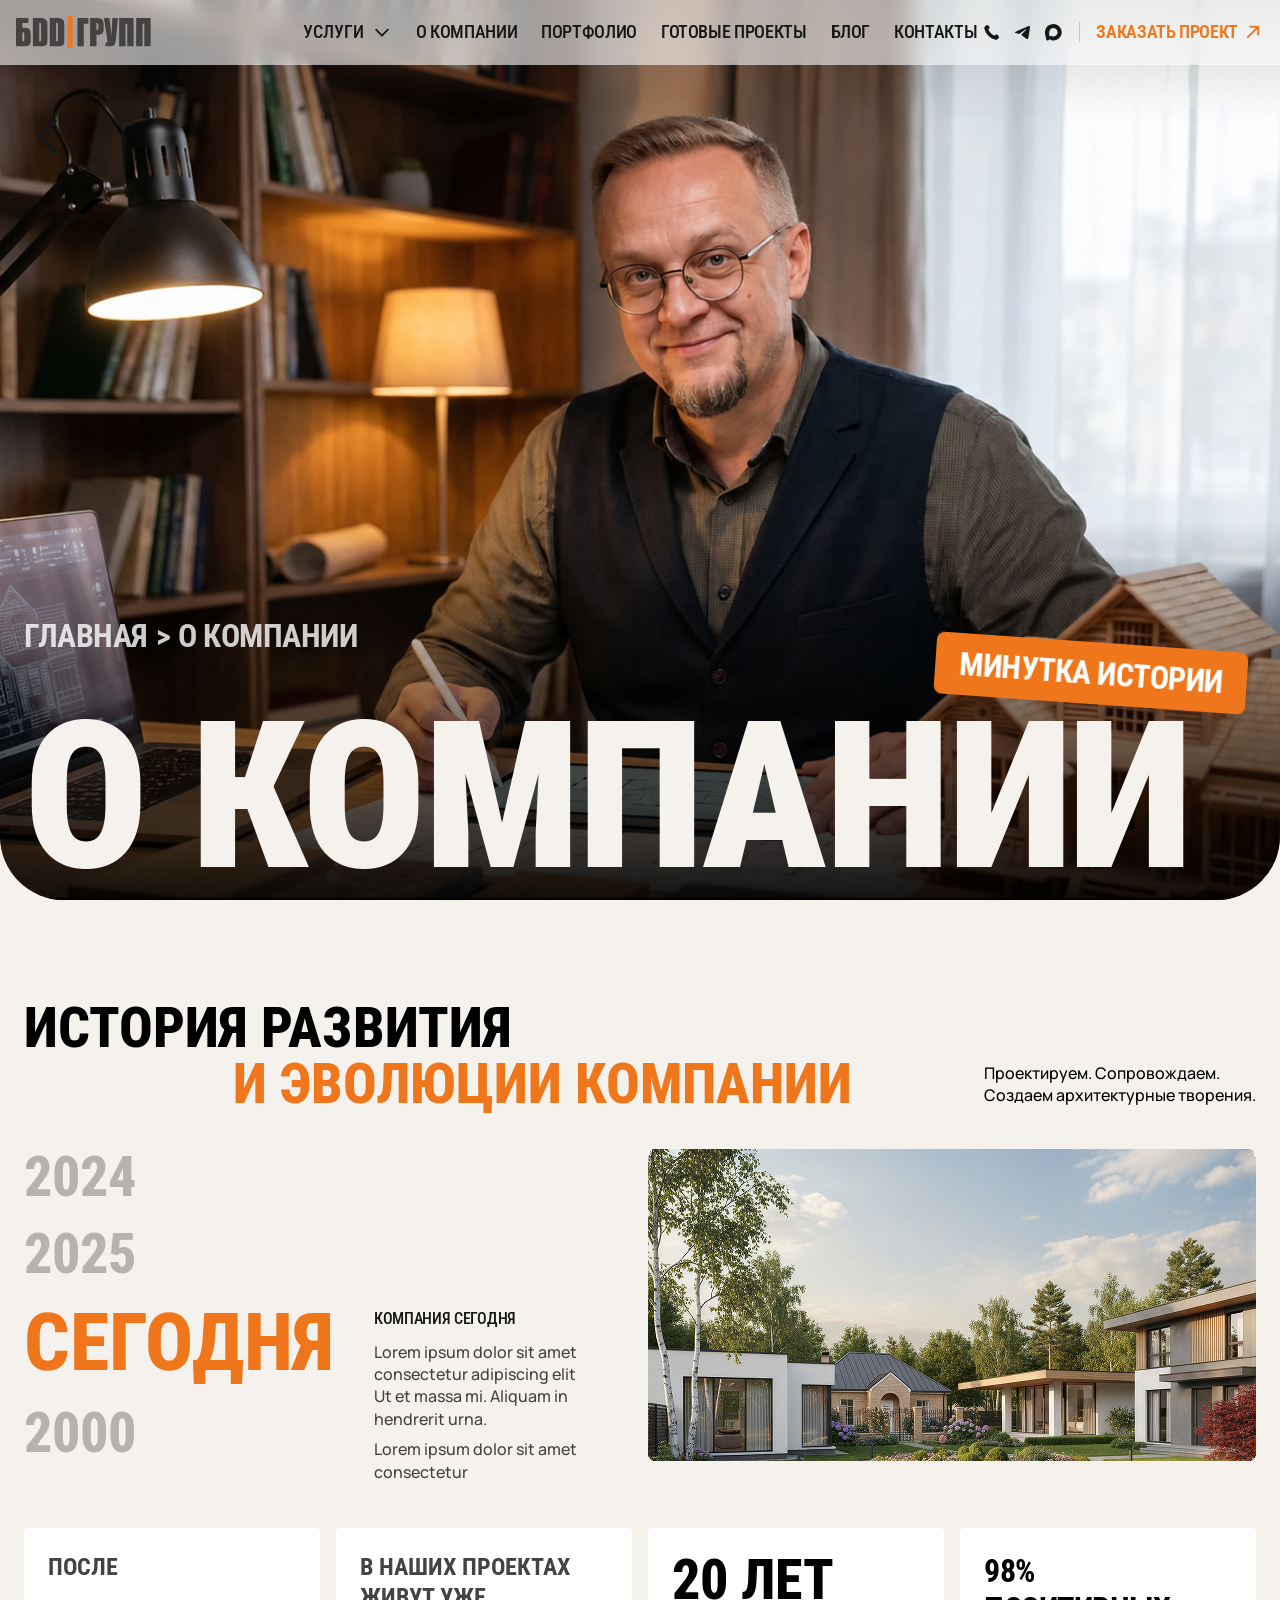
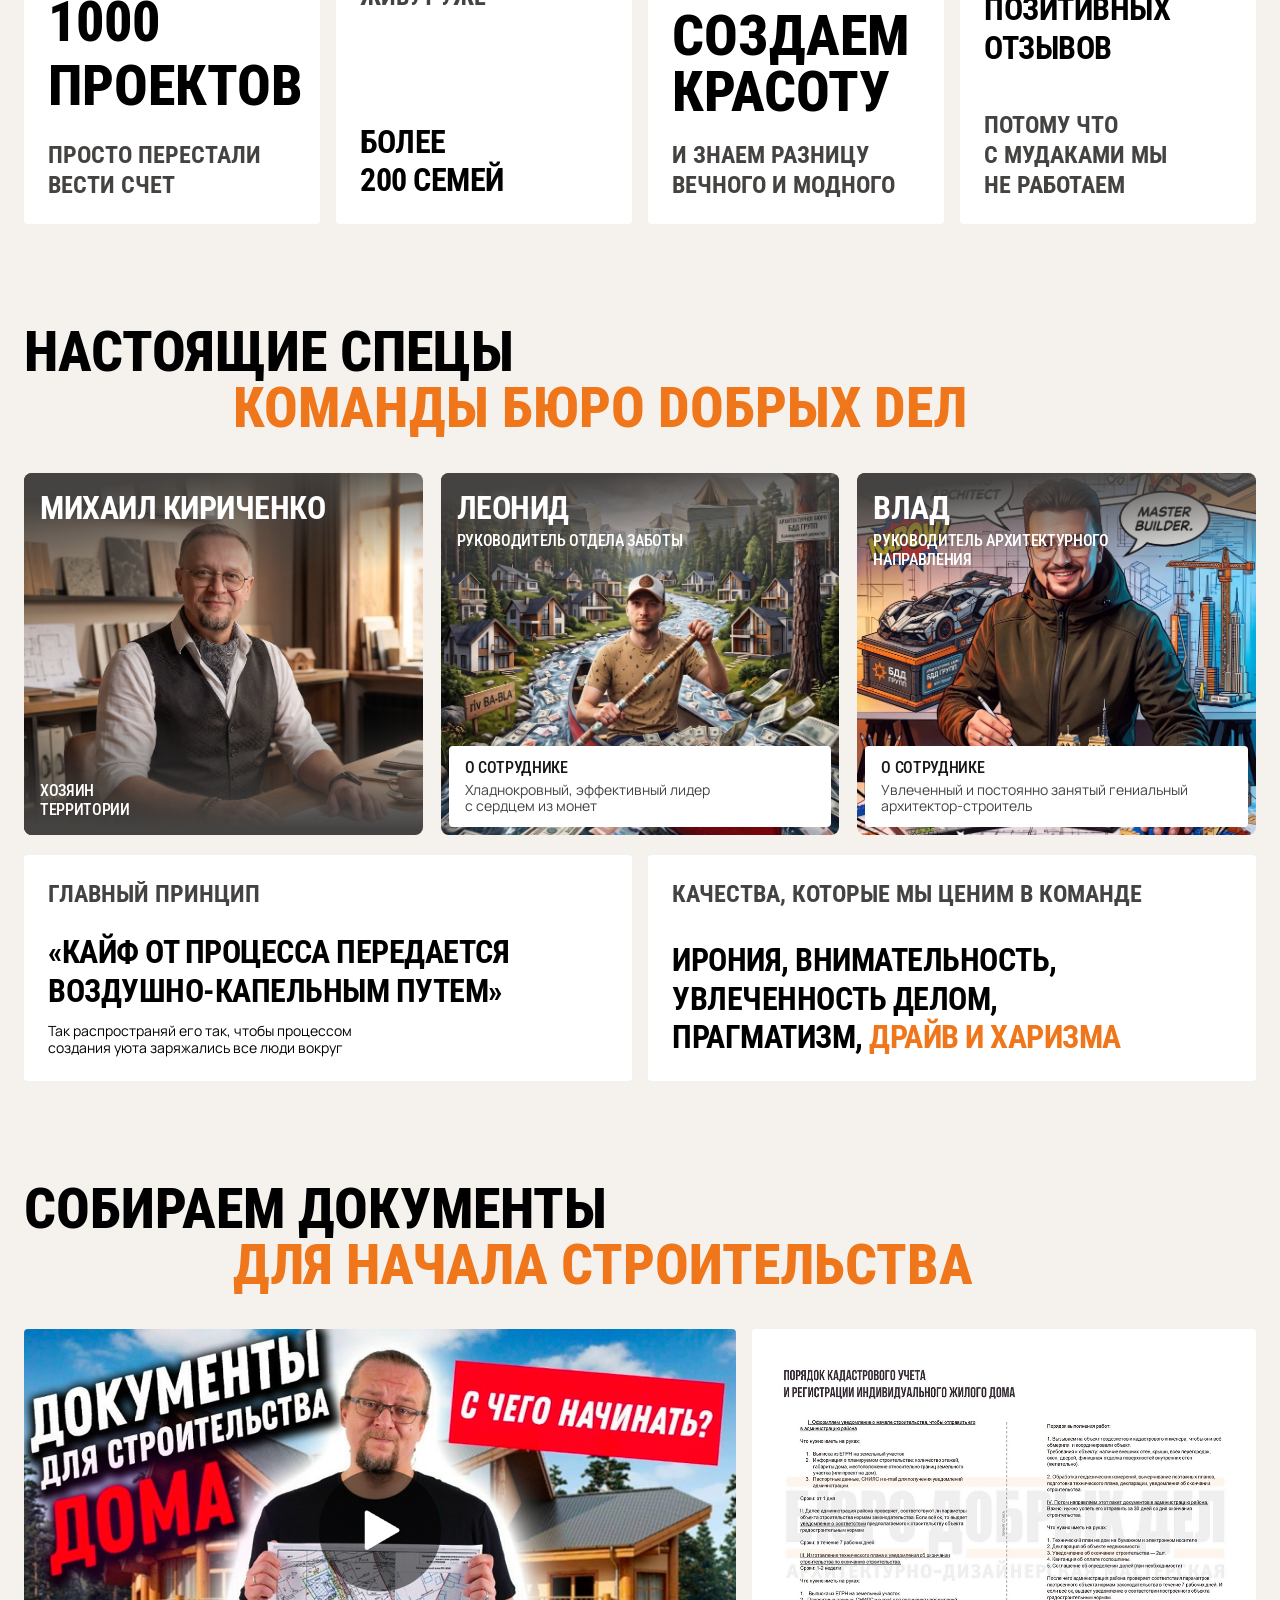
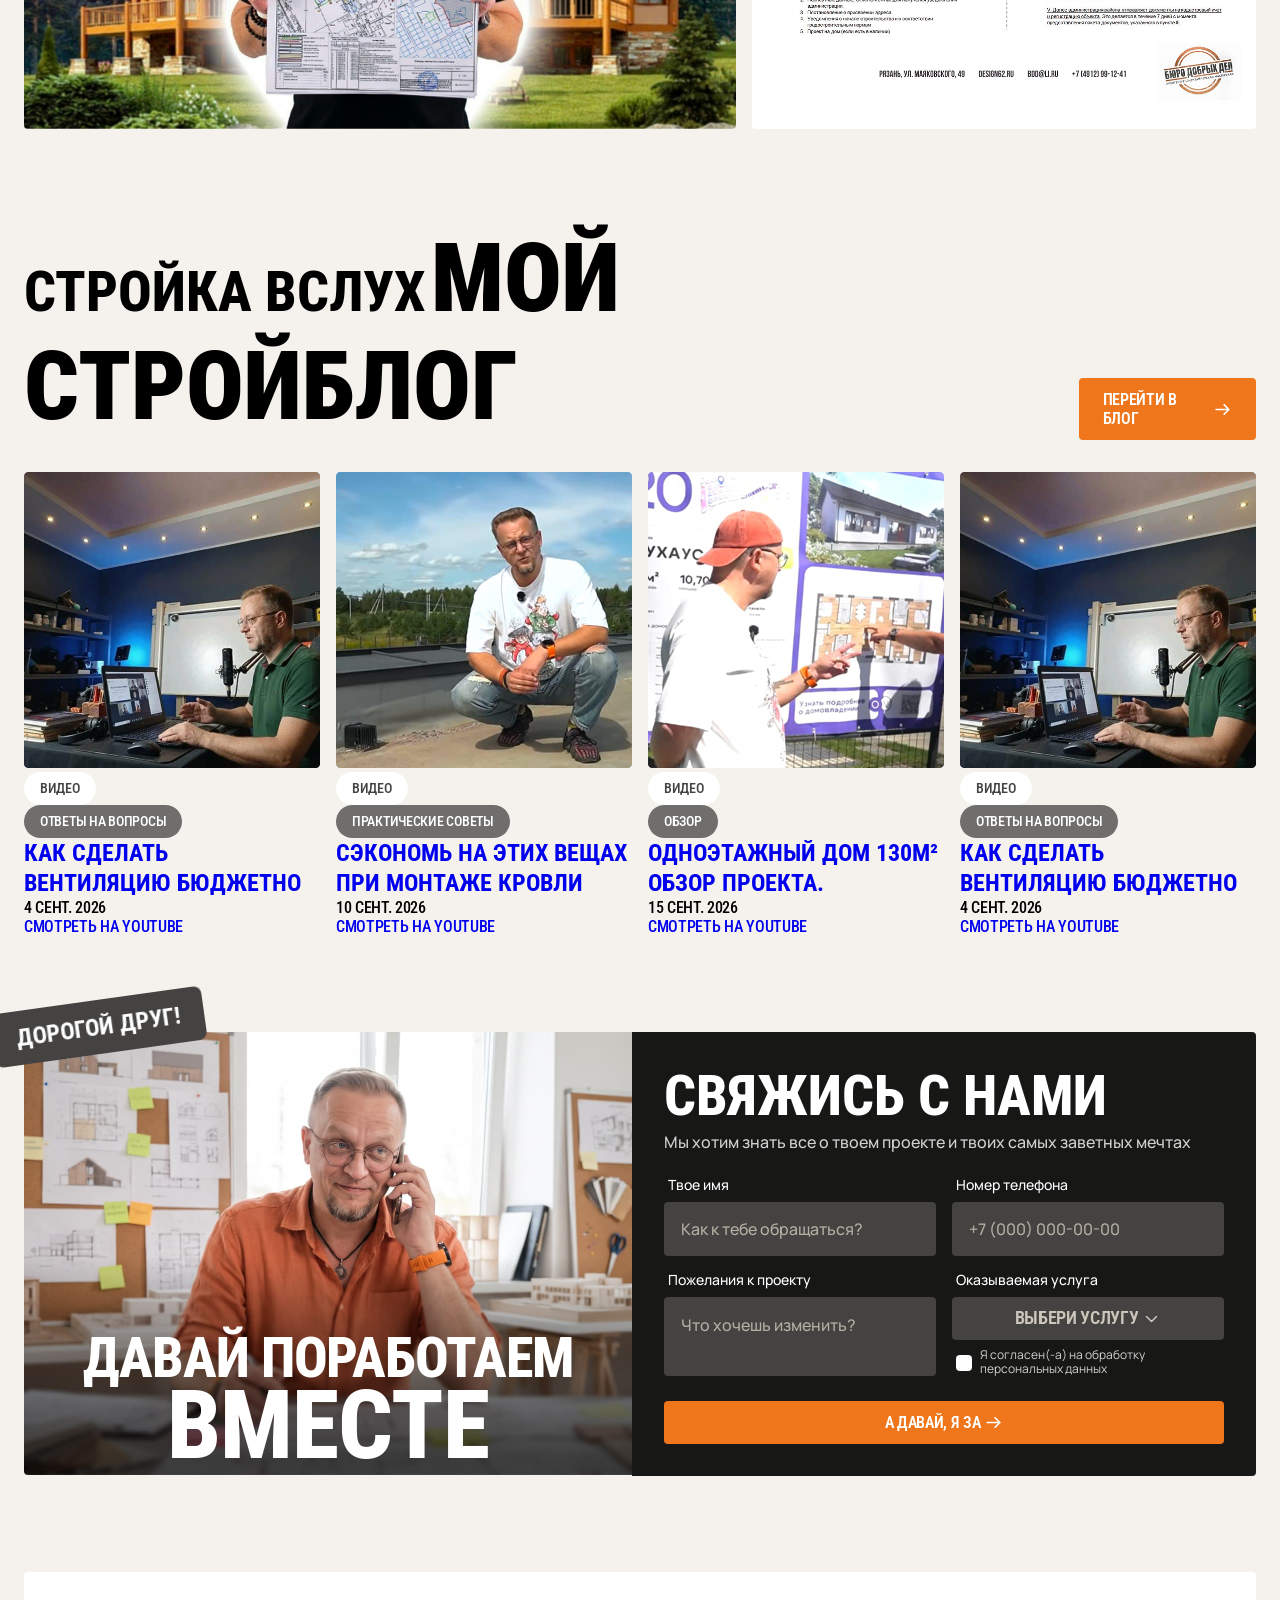
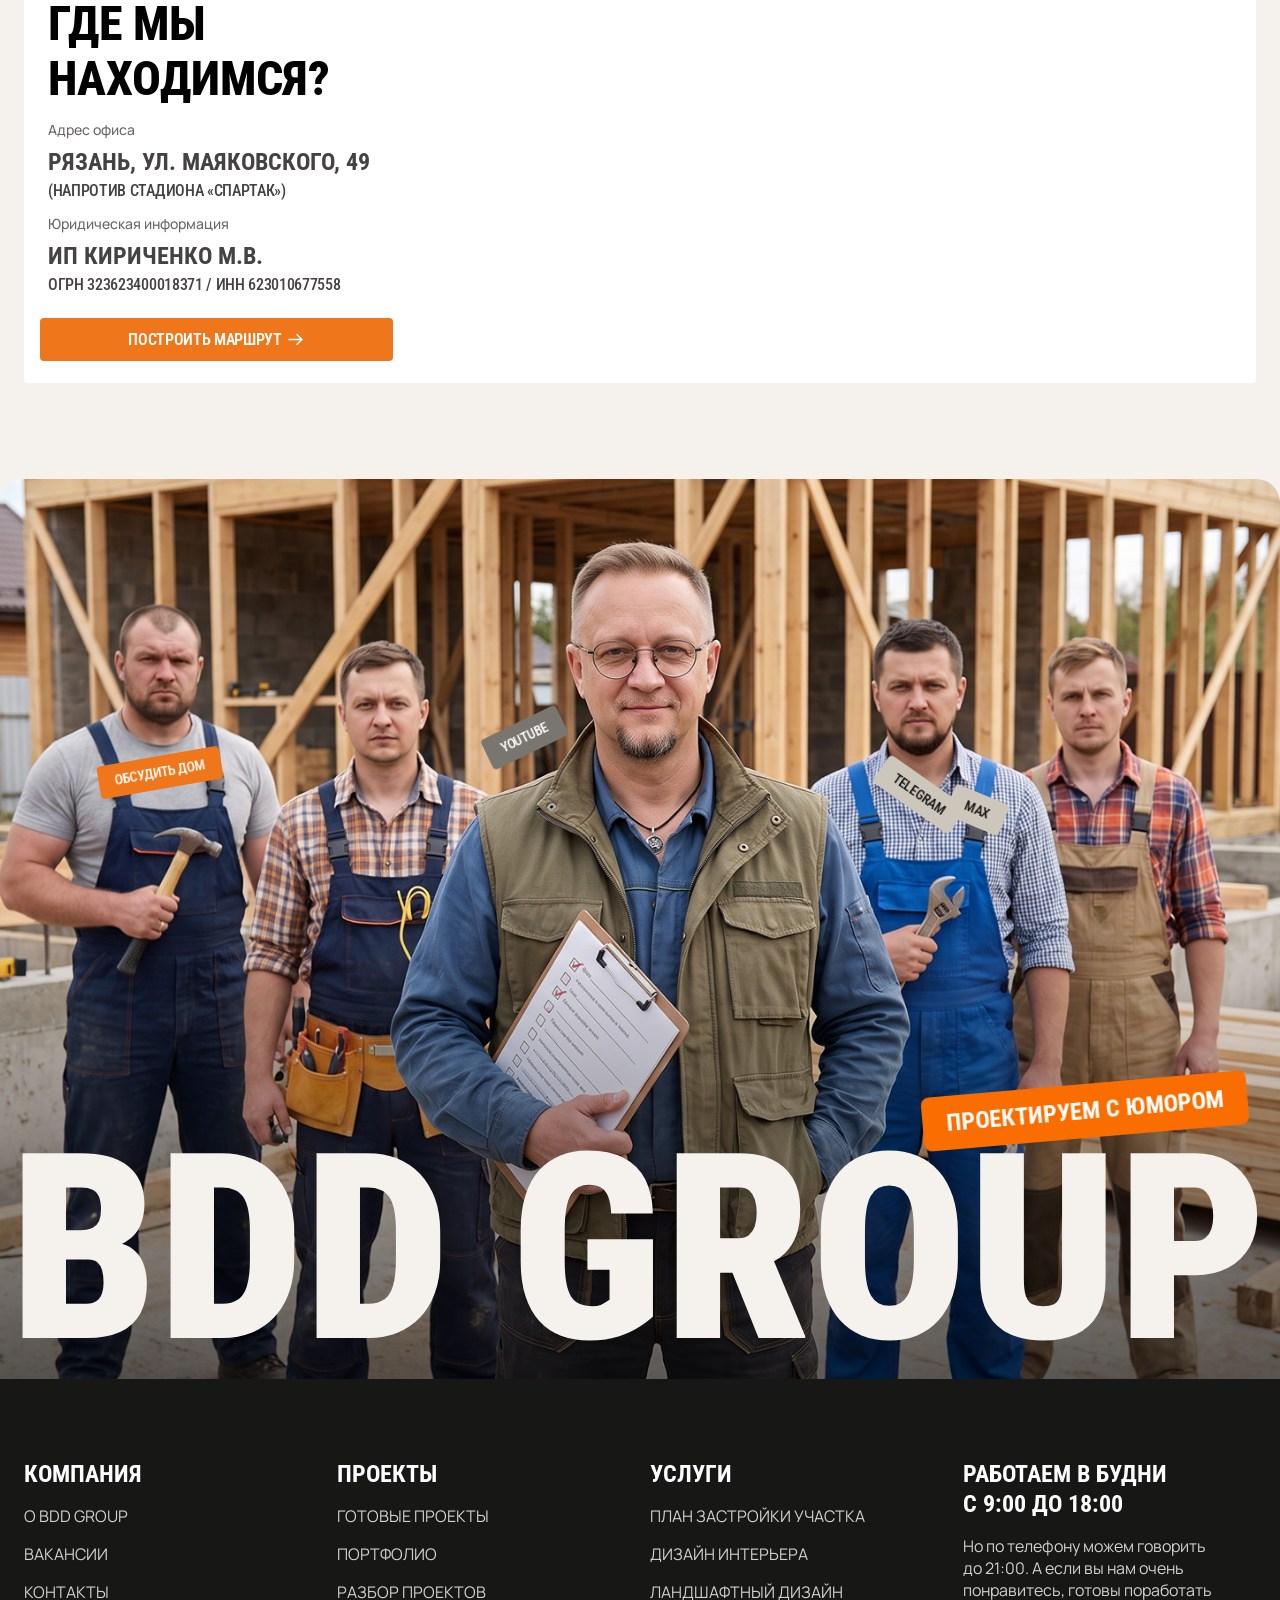
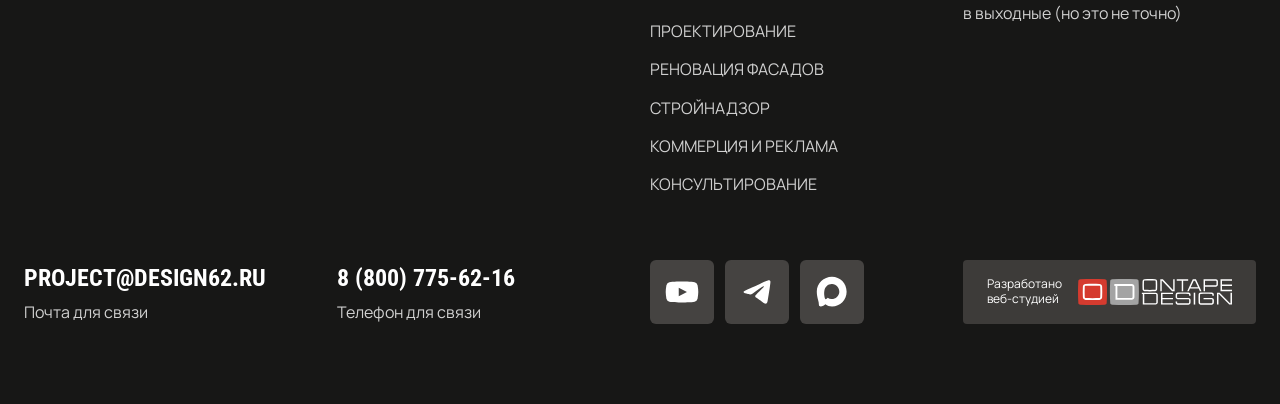
==== commit eebba3ce: "new" ====
--- a/about.html
+++ b/about.html
@@ -16,11 +16,11 @@
     <header class="header">
         <div class="header_container">
             <div class="header_logo">
-                <a href="/" class="header_logo__image">
+                <a href="./index.html" class="header_logo__image">
                     <img src="assets/images/logo/bdd_logo_ru.svg" alt="Логотип">
                 </a>
             </div>
-            <nav class="header_nav header_rc">
+            <nav class="header_nav header_rc" id="header-nav">
                 <div class="header_nav__item header_dropdown">
                     <button type="button" class="header_link header_dropdown__toggle" aria-expanded="false"
                         aria-controls="services-menu">
@@ -34,23 +34,23 @@
 
                     <div class="header_dropdown__panel" id="services-menu">
                         <ul class="header_dropdown__list header_medium_rc">
-                            <li><a href="/service_page_pzu.html/" class="header_dropdown__link is-active"
+                            <li><a href="./service_page_pzu.html" class="header_dropdown__link is-active"
                                     data-img="assets/images/pzu/hero_section.jpg">План застройки участка</a></li>
-                            <li><a href="/service_page_interior.html" class="header_dropdown__link"
+                            <li><a href="./service_page_interior.html" class="header_dropdown__link"
                                     data-img="assets/images/interior/hero_section_interior.jpg">Дизайн интерьера</a>
                             </li>
                             <li><a href="/services/landscape/" class="header_dropdown__link"
                                     data-img="assets/images/interior/hero_section_interior.jpg">Ландшафтный дизайн</a>
                             </li>
-                            <li><a href="/service_page_project.html" class="header_dropdown__link"
+                            <li><a href="./service_page_project.html" class="header_dropdown__link"
                                     data-img="assets/images/service_project/hero_section_project.jpg">Проектирование</a>
                             </li>
                             <li><a href="/services/facades/" class="header_dropdown__link"
                                     data-img="assets/images/service_project/hero_section_project.jpg">Реновация
                                     фасадов</a></li>
-                            <li><a href="/service_page_supervision.html" class="header_dropdown__link"
+                            <li><a href="./service_page_supervision.html" class="header_dropdown__link"
                                     data-img="assets/images/supervision/hero_section.jpg">Стройнадзор</a></li>
-                            <li><a href="/service_page_bddmedia.html" class="header_dropdown__link"
+                            <li><a href="./service_page_bddmedia.html" class="header_dropdown__link"
                                     data-img="assets/images/bddmedia/hero_section.jpg">Коммерция и реклама</a></li>
                             <li><a href="/services/consulting/" class="header_dropdown__link"
                                     data-img="assets/images/supervision/hero_section.jpg">Консультирование</a></li>
@@ -60,11 +60,16 @@
                     </div>
                 </div>
 
-                <a href="/about/" class="header_link">О компании</a>
-                <a href="/portfolio/" class="header_link">Портфолио</a>
-                <a href="/projects/" class="header_link">Готовые проекты</a>
-                <a href="/blog/" class="header_link">Блог</a>
-                <a href="/contacts/" class="header_link">Контакты</a>
+                <a href="./about/" class="header_link">О компании</a>
+                <a href="./portfolio/" class="header_link">Портфолио</a>
+                <a href="./projects/" class="header_link">Готовые проекты</a>
+                <a href="./blog/" class="header_link">Блог</a>
+                <a href="./contacts/" class="header_link">Контакты</a>
+                <div class="header_nav__footer">
+                    <button type="button" class="primary_btn orange_btn header_nav__cta tertiary_btn">
+                        Заказать проект
+                    </button>
+                </div>
             </nav>
             <div class="header_buttons">
                 <ul class="header_contacts">
@@ -105,6 +110,12 @@
                 <span class="header_divider" aria-hidden="true"></span>
 
                 <button type="button" class="header_cta tertiary_btn">Заказать проект</button>
+                <button type="button" class="header_burger" aria-label="Открыть меню" aria-expanded="false"
+                    aria-controls="header-nav">
+                    <span></span>
+                    <span></span>
+                    <span></span>
+                </button>
             </div>
         </div>
     </header>
@@ -113,24 +124,24 @@
             <div class="hero_image_bg">
                 <img class="hero_image cover" src="./assets/images/about/hero_section.jpg" alt="Главный экран">
             </div>
-                <div class="hero_block">
-                    <div class="hero_block_content container">
-                        <nav class="hero_breadcrumbs h4_rc" aria-label="Хлебные крошки">
-                            <ol>
-                                <li><a href="/">Главная</a></li>
-                                >
-                                <li aria-current="page">О компании</li>
-                            </ol>
-                        </nav>
-                        <div class="hero_title">
-                            <div class="hero_chip chip orange_chip">
-                                <h4 class="h4_rc">Минутка истории</h4>
-                            </div>
-                            <h1 class="hero_black_rc">
-                                О КОМПАНИИ </h1>
+            <div class="hero_block">
+                <div class="hero_block_content container">
+                    <nav class="hero_breadcrumbs h4_rc" aria-label="Хлебные крошки">
+                        <ol>
+                            <li><a href="/">Главная</a></li>
+                            >
+                            <li aria-current="page">О компании</li>
+                        </ol>
+                    </nav>
+                    <div class="hero_title">
+                        <div class="hero_chip chip orange_chip">
+                            <h4 class="h4_rc">Минутка истории</h4>
                         </div>
-                    </div>
-                </div>
+                        <h1 class="hero_black_rc">
+                            О КОМПАНИИ </h1>
+                    </div>
+                </div>
+            </div>
         </section>
         <section class="history about section">
             <div class="container">
@@ -618,7 +629,7 @@
     </main>
     <footer>
         <div class="footer_media">
-            <img class="cover" src="assets/images/about/footer.jpg" alt="Подвал">
+            <img class="footer_media_img cover" src="assets/images/about/footer.jpg" alt="Подвал">
             <div class="footer_media__content">
                 <div class="footer_title_slogan">
                     <h2 class="footer_media__title">BDD GROUP</h2>
--- a/assets/style/style.css
+++ b/assets/style/style.css
@@ -211,6 +211,10 @@
     text-transform: uppercase;
     text-box-trim: trim-both;
     text-box-edge: cap alphabetic;
+}
+
+.hero_black_rc.mobile {
+    display: none;
 }
 
 .h1_rc {
@@ -454,6 +458,14 @@
 .grey_btn:hover {
     background: var(--neutral0);
     color: var(--orange500);
+}
+
+.header svg [fill]:not([fill="none"]) {
+    fill: currentColor;
+}
+
+.header svg [stroke]:not([stroke="none"]) {
+    stroke: currentColor;
 }
 
 /* chip */
@@ -869,6 +881,17 @@
     transform: translateY(-8px) rotate(-45deg);
 }
 
+.header_burger {
+    padding: 0;
+    border: 0;
+    background: none;
+    cursor: pointer;
+}
+
+.header_nav__footer {
+    display: none;
+}
+
 /* hero_section */
 
 .hero_section {
@@ -1267,6 +1290,7 @@
 
 .intro_card__tags .chip_dark_filled {
     background: var(--semi-transparent300);
+    backdrop-filter: unset;
 }
 
 /* steps */
@@ -1573,8 +1597,7 @@
 }
 
 .field_select:has(.field_select__control:focus-visible) {
-    outline: 2px solid var(--orange500);
-    outline-offset: 2px;
+    border-color: var(--orange500);
 }
 
 .field_select option {
@@ -2193,159 +2216,6 @@
     max-width: 280px;
 }
 
-
-/* blog */
-
-.blog_title {
-    display: flex;
-    flex-direction: column;
-    color: var(--neutral900);
-}
-
-.blog_title_big {
-    padding-left: 104px;
-    margin-top: -4px;
-    color: #675845;
-}
-
-.blog_title_accent {
-    color: var(--orange500);
-}
-
-.blog_btn {
-    margin: 24px 0;
-}
-
-.blog_quote {
-    position: relative;
-    display: flex;
-    justify-content: end;
-    margin-bottom: 24px;
-    padding: 32px;
-    color: var(--neutral600);
-}
-
-.quote_text {
-    max-width: 888px;
-}
-
-.blog_quote_image {
-    position: absolute;
-    left: 34px;
-    bottom: 0;
-    height: 179px;
-}
-
-.blog_slider {
-    position: relative;
-}
-
-.blog_swiper .swiper-slide {
-    transition: none;
-}
-
-.blog_card {
-    height: auto;
-    display: flex !important;
-    flex-direction: column;
-    gap: 16px;
-}
-
-.blog_card__image {
-    position: relative;
-    display: block;
-    aspect-ratio: 1 / 1;
-    border-radius: 4px;
-    overflow: hidden;
-}
-
-.blog_card__image img {
-    transition: transform .5s ease;
-}
-
-.blog_card__image:hover img {
-    transform: scale(1.06);
-}
-
-.card__tags {
-    position: absolute;
-    display: flex;
-    flex-wrap: wrap;
-    gap: 8px;
-}
-
-.blog_card__image .card__tags {
-    top: 16px;
-    left: 16px;
-    right: 16px;
-}
-
-.card__tags .chip_light_filled,
-.card__tags .chip_dark_filled {
-    border-radius: 4px;
-}
-
-.blog_card__content {
-    display: flex;
-    flex-direction: column;
-    gap: 4px;
-    padding: 4px 0 4px 4px;
-}
-
-.blog_card__title a {
-    color: var(--neutral900);
-    max-width: 100%;
-}
-
-.blog_card__title a:hover {
-    color: var(--orange500);
-}
-
-.blog_card__meta {
-    display: flex;
-    flex-wrap: wrap;
-    align-items: center;
-    justify-content: space-between;
-    color: var(--neutral600);
-}
-
-.date {
-    color: var(--neutral500);
-}
-
-.blog_card__link {
-    color: var(--orange500);
-    display: flex;
-    gap: 4px;
-}
-
-.blog_card__link::after {
-    content: "";
-    width: 19px;
-    height: 19px;
-    flex: 0 0 19px;
-    background-color: currentColor;
-    -webkit-mask: url("data:image/svg+xml,%3Csvg xmlns='http://www.w3.org/2000/svg' viewBox='0 0 19 19' fill='none'%3E%3Cpath d='M5.542 13.458L13.459 5.542M5.542 5.542H13.459V13.458' stroke='black' stroke-width='1.5' stroke-linecap='round' stroke-linejoin='round'/%3E%3C/svg%3E") center / contain no-repeat;
-    mask: url("data:image/svg+xml,%3Csvg xmlns='http://www.w3.org/2000/svg' viewBox='0 0 19 19' fill='none'%3E%3Cpath d='M5.542 13.458L13.459 5.542M5.542 5.542H13.459V13.458' stroke='black' stroke-width='1.5' stroke-linecap='round' stroke-linejoin='round'/%3E%3C/svg%3E") center / contain no-repeat;
-}
-
-.blog_card__link:hover {
-    color: var(--orange700);
-}
-
-.blog_arrow__prev {
-    left: -60px;
-}
-
-.blog_arrow__next {
-    right: -60px;
-    transform: translateY(-50%) rotate(180deg);
-}
-
-.blog_arrow:hover {
-    color: var(--orange500);
-}
-
 /* reviews */
 .reviews_section {
     overflow-x: clip;
@@ -2538,6 +2408,83 @@
 
 .reviews_slider .slider_arrow:hover {
     color: var(--orange500);
+}
+
+/* partners */
+.partners {
+    width: 100%;
+    min-width: 0;
+    overflow: hidden;
+}
+
+.partners_marquee {
+    width: 100%;
+    display: flex;
+    flex-direction: column;
+    gap: 24px;
+    min-width: 0;
+}
+
+.partners_swiper {
+    width: 100%;
+    min-width: 0;
+}
+
+.partners_swiper .swiper-wrapper {
+    transition-timing-function: linear !important;
+}
+
+.partner_card {
+    display: flex;
+    flex-direction: column;
+    width: 296px;
+    height: 177px;
+    padding: 16px;
+    box-sizing: border-box;
+    border-radius: 7px;
+    background: var(--neutral0);
+    text-decoration: none;
+}
+
+.partner_card__logo {
+    width: auto;
+    max-width: 100%;
+    height: 82px;
+    margin-bottom: auto;
+    object-fit: contain;
+    object-position: left center;
+}
+
+.partner_card__title {
+    margin: 16px 0 6px 0;
+    font-family: 'Roboto Condensed';
+    font-size: 20px;
+    line-height: 125%;
+    font-weight: 700;
+    opacity: 0.8;
+    text-transform: uppercase;
+    color: var(--neutral900);
+}
+
+.partner_card__link {
+    display: inline-flex;
+    align-items: center;
+    gap: 4px;
+    font-family: 'Roboto Condensed';
+    font-size: 12px;
+    font-weight: 500;
+    text-transform: uppercase;
+    color: var(--orange500);
+}
+
+.partner_card__link::after {
+    content: "";
+    flex: 0 0 12px;
+    width: 12px;
+    height: 12px;
+    background-color: currentColor;
+    -webkit-mask: url("data:image/svg+xml,%3Csvg xmlns='http://www.w3.org/2000/svg' viewBox='0 0 19 19' fill='none'%3E%3Cpath d='M5.54199 13.4583L13.4587 5.54159M5.54199 5.54159H13.4587V13.4583' stroke='black' stroke-width='1.5' stroke-linecap='round' stroke-linejoin='round'/%3E%3C/svg%3E") center / contain no-repeat;
+    mask: url("data:image/svg+xml,%3Csvg xmlns='http://www.w3.org/2000/svg' viewBox='0 0 19 19' fill='none'%3E%3Cpath d='M5.54199 13.4583L13.4587 5.54159M5.54199 5.54159H13.4587V13.4583' stroke='black' stroke-width='1.5' stroke-linecap='round' stroke-linejoin='round'/%3E%3C/svg%3E") center / contain no-repeat;
 }
 
 
@@ -2860,6 +2807,200 @@
     gap: 24px;
 }
 
+@media (max-width: 1200px) {
+    header {
+        padding: 16px;
+    }
+
+    .header_logo__image img {
+        height: 29px;
+        width: auto;
+    }
+
+    .header_nav,
+    .header_cta {
+        display: none;
+    }
+
+    .header_buttons {
+        gap: 12px;
+    }
+
+    .header_contacts {
+        gap: 12px;
+    }
+
+    .header_contact {
+        width: 24px;
+        height: 24px;
+    }
+
+    .header_divider {
+        height: 16px;
+    }
+
+    .header_burger {
+        display: flex;
+        flex: 0 0 24px;
+        width: 24px;
+        height: 24px;
+        gap: 5px;
+        margin-left: 0;
+    }
+
+    .header_burger span {
+        width: 22px;
+        height: 2.5px;
+    }
+
+    .header.is-menu-open .header_burger span:nth-child(1) {
+        transform: translateY(7.5px) rotate(45deg);
+    }
+
+    .header.is-menu-open .header_burger span:nth-child(3) {
+        transform: translateY(-7.5px) rotate(-45deg);
+    }
+
+    .header.is-menu-open {
+        background: var(--neutral100);
+    }
+
+    .header.is-menu-open .header_nav {
+        position: absolute;
+        top: calc(100% + 16px);
+        left: -16px;
+        right: -16px;
+        display: flex;
+        flex-direction: column;
+        align-items: stretch;
+        gap: 0;
+        box-sizing: border-box;
+        height: calc(100dvh - 65px);
+        padding: 8px 16px 16px;
+        overflow-y: auto;
+        background: var(--neutral100);
+        border-top: 1px solid var(--neutral300);
+    }
+
+    /* Пункты первого уровня */
+    .header_nav>.header_link,
+    .header_dropdown__toggle {
+        display: flex;
+        align-items: center;
+        gap: 4px;
+        width: 100%;
+        padding: 12px 0;
+        font-size: 24px;
+        line-height: 1.25;
+        font-weight: 700;
+        text-transform: uppercase;
+        color: var(--neutral900);
+        text-align: left;
+    }
+
+    .header_nav>.header_link {
+        border-bottom: 1px solid var(--neutral300);
+    }
+
+    .header_nav>.header_link:hover,
+    .header_nav>.header_link:hover .header_nav>.header_link::after {
+        color: var(--orange500);
+    }
+
+    /* Стрелка ↗ у ссылок */
+    .header_nav>.header_link::after {
+        content: "";
+        flex: 0 0 30px;
+        width: 30px;
+        height: 30px;
+        background-color: currentColor;
+        -webkit-mask: url("data:image/svg+xml,%3Csvg xmlns='http://www.w3.org/2000/svg' viewBox='0 0 19 19' fill='none'%3E%3Cpath d='M5.54199 13.4583L13.4587 5.54159M5.54199 5.54159H13.4587V13.4583' stroke='black' stroke-width='1.77' stroke-linecap='round' stroke-linejoin='round'/%3E%3C/svg%3E") center / contain no-repeat;
+        mask: url("data:image/svg+xml,%3Csvg xmlns='http://www.w3.org/2000/svg' viewBox='0 0 19 19' fill='none'%3E%3Cpath d='M5.54199 13.4583L13.4587 5.54159M5.54199 5.54159H13.4587V13.4583' stroke='black' stroke-width='1.77' stroke-linecap='round' stroke-linejoin='round'/%3E%3C/svg%3E") center / contain no-repeat;
+    }
+
+    .header_dropdown {
+        width: 100%;
+        border-bottom: 1px solid var(--neutral300);
+    }
+
+    .header_dropdown__toggle {
+        justify-content: space-between;
+        background: none;
+        border: 0;
+        cursor: pointer;
+    }
+
+    .header_dropdown__toggle svg {
+        flex: 0 0 24px;
+        transition: transform 0.2s ease;
+    }
+
+    .header_dropdown.is-open .header_dropdown__toggle {
+        color: var(--orange500);
+    }
+
+    .header_dropdown.is-open .header_dropdown__toggle svg {
+        transform: rotate(180deg);
+    }
+
+    /* Подменю */
+    .header_dropdown__panel {
+        position: static;
+        display: none;
+        padding: 0 0 16px 16px;
+        border: 0;
+        background: none;
+        -webkit-backdrop-filter: none;
+        backdrop-filter: none;
+        opacity: 1;
+        visibility: visible;
+        transform: none;
+    }
+
+    .header_dropdown.is-open .header_dropdown__panel {
+        display: block;
+    }
+
+    .header_dropdown__list {
+        display: flex;
+        flex-direction: column;
+        gap: 12px;
+        margin: 0;
+        padding: 0;
+        list-style: none;
+    }
+
+    .header_dropdown__link,
+    .header_dropdown__link.is-active {
+        display: block;
+        font-weight: 500;
+        font-size: 18px;
+        line-height: 120%;
+        letter-spacing: -2%;
+        color: var(--neutral600);
+    }
+
+
+    .header_dropdown__link::before {
+        content: none;
+    }
+
+    .header_dropdown__media {
+        display: none;
+    }
+
+    .header_nav__footer {
+        display: block;
+        margin-top: auto;
+        padding-top: 32px;
+    }
+
+    .header_nav__cta {
+        width: 100%;
+        display: block;
+    }
+}
+
 @media (max-width: 900px) {
 
     .intro_card {
@@ -2951,6 +3092,66 @@
         color: var(--neutral900);
     }
 
+    /* steps */
+    .steps .container {
+        gap: 64px;
+    }
+
+    .steps {
+        margin: 0;
+    }
+
+    .step_card__header {
+        display: block;
+    }
+
+    .step_card__number,
+    .step_card__title {
+        display: inline;
+    }
+
+    .step_card__number {
+        margin-right: 6px;
+    }
+
+    .step_card__title {
+        white-space: normal;
+    }
+
+    .step_card__content {
+        flex-direction: column;
+    }
+
+    .step_card__content.step_grid__2 .service_card__btn {
+        position: relative;
+        width: 100%;
+        justify-content: center;
+        margin-top: 12px;
+    }
+
+    /* service_cards */
+    .service_card__image {
+        height: 240px;
+    }
+
+    .service_promo__title {
+        font-size: 32px;
+        font-weight: 700;
+        line-height: 120%;
+    }
+
+    .service_promo__header {
+        max-width: 150px;
+    }
+
+    .service_promo__slogan {
+        bottom: -25px;
+    }
+
+    .service_card__promo .cover {
+        object-position: 45% 60%;
+        object-fit: fill;
+    }
 }
 
 @media (max-width: 767px) {
@@ -2964,6 +3165,7 @@
 
     .hero_black_rc.main {
         font-size: 96px;
+        line-height: .9;
     }
 
     .h1_rc {
@@ -3066,24 +3268,10 @@
         display: none;
     }
 
-    header {
-        padding: 12px 16px;
-    }
-
-    .header_logo__image img {
-        height: 32px;
-        width: auto;
-    }
-
-    .header_buttons {
-        display: none;
-    }
-
-    .header_burger {
-        margin-left: auto;
-    }
-
     /* hero */
+    .hero_section {
+        height: 90vh;
+    }
 
     .hero_section::before,
     .case .swiper-slid,
@@ -3099,13 +3287,30 @@
         overflow: hidden;
     }
 
+    .hero_section.main .hero_image {
+        object-position: 65% center;
+    }
+
+    .hero_section.services .hero_image {
+        object-position: 70% center;
+    }
+
+    .hero_section.pzu .hero_image {
+        object-position: 40% center;
+    }
+
+    .hero_section.contacts .hero_image {
+        transform: scaleX(-1);
+    }
+
     .hero_block {
         bottom: 24px;
     }
 
     .hero_section .hero_slogan {
         position: absolute;
-        right: 36px;
+        right: auto;
+        left: 190px;
         max-width: 143px;
         font-size: 18px;
     }
@@ -3116,8 +3321,13 @@
 
     .hero_black_rc.service_page,
     .hero_subtitle,
-    .hero_btn {
+    .hero_btn,
+    .hero_title span {
         display: none;
+    }
+
+    .hero_block_content {
+        gap: 12px;
     }
 
     .hero_black_rc.mobile {
@@ -3125,7 +3335,8 @@
     }
 
     .hero_black_rc {
-        line-height: .9;
+        line-height: 115%;
+        font-weight: 800;
         white-space: normal;
     }
 
@@ -3134,14 +3345,20 @@
     .service .hero_chip {
         top: auto;
         left: auto;
+        bottom: -50px;
+        right: 10px;
+        transform: rotate(-4deg);
+        padding: 12px 24px;
+    }
+
+    .hero_section.main .hero_chip {
         bottom: -30px;
         right: 0;
-        transform: rotate(-4deg);
-        padding: 8px 16px;
     }
 
     .hero_chip .h4_rc {
         font-size: 18px;
+        font-weight: 600;
     }
 
     .hero_breadcrumbs ol {
@@ -3186,9 +3403,13 @@
         gap: 2px;
     }
 
+    .services_list:has(.services_item:is(:hover, :focus-visible, .is-active)) .services_item:not(:hover, :focus-visible, .is-active) .services_item__bg::after {
+        background: #00000080;
+    }
+
     .services_item {
         flex: none;
-        height: 112px;
+        height: 140px;
     }
 
     .services_item:is(:hover, :focus-visible, .is-active) {
@@ -3217,6 +3438,10 @@
         grid-template-columns: 1fr;
         height: auto;
         border-radius: 4px;
+    }
+
+    .consult_banner .plaque_text {
+        font-weight: 600;
     }
 
     .consult_media {
@@ -3284,6 +3509,18 @@
         display: contents;
     }
 
+    .team_card {
+        height: 260px;
+    }
+
+    .team_card__about {
+        padding: 8px 16px;
+    }
+
+    .team_card__about-text {
+        font-size: 12px;
+    }
+
     .team_section .section_title {
         order: 0;
         margin-bottom: 30px;
@@ -3338,17 +3575,15 @@
 
     .quote_month .slogan {
         padding: 8px 16px;
+        border-radius: 4px;
+        right: 14px;
+        top: -14px;
     }
 
     .quotes {
         height: 38px;
-        left: 24px;
-        top: -70px;
-    }
-
-    .quote_month .slogan {
-        right: -14px;
-        top: -14px;
+        left: 0;
+        top: -60px;
     }
 
     /* reviews */
@@ -3551,10 +3786,15 @@
     .blog_title_big {
         padding-left: 0;
         font-size: 44px;
+        margin-top: 6px;
+    }
+
+    .blog_title span.h2_rc {
+        font-size: 24px;
     }
 
     .card__tags .chip {
-        font-size: 12px;
+        font-size: 14px;
     }
 
     .blog_quote_image {
@@ -3581,6 +3821,17 @@
     /* feedback */
     .feedback_block {
         flex-direction: column;
+    }
+
+    .feedback_block .plaque {
+        padding: 8px 16px;
+        border-radius: 8px;
+        top: -20px;
+        left: -10px;
+    }
+
+    .feedback_block .plaque_text {
+        font-weight: 500;
     }
 
     .feedback_head {
@@ -3663,10 +3914,38 @@
         justify-content: center;
     }
 
+    /* partners */
+    .partners_marquee {
+        gap: 16px;
+    }
+
+    .partner_card {
+        width: 198px;
+        height: 124px;
+    }
+
+    .partner_card__logo {
+        height: 54px;
+    }
+
+    .partner_card__title {
+        font-size: 14px;
+        margin: 12px 0 4px 0;
+    }
+
+    .partner_card__link {
+        font-size: 10px;
+        gap: 2px;
+    }
+
     /* footer_media */
     .footer_media {
         height: 520px;
         margin-top: 64px;
+    }
+
+    .portfolio .footer_media_img {
+        object-position: 20% center;
     }
 
     .footer_media__content {
@@ -3711,8 +3990,12 @@
         padding: 32px 0 40px;
     }
 
+    .footer_bottom .container {
+        padding-right: 11px;
+    }
+
     .footer_grid {
-        grid-template-columns: auto minmax(0, 1fr) 52%;
+        grid-template-columns: auto minmax(0, 1fr) 48%;
         grid-template-areas:
             "socials  email    email"
             "hours    hours    phone"
@@ -3810,7 +4093,7 @@
 
     .footer_grid> :nth-child(3) .footer_col__list {
         display: grid;
-        grid-template-columns: minmax(0, 1fr) 52%;
+        grid-template-columns: 1fr 1fr;
         gap: 6px 16px;
     }
 
--- a/assets/style/service.css
+++ b/assets/style/service.css
@@ -253,206 +253,6 @@
     gap: 16px;
 }
 
-/* portfolio */
-.portfolio_slider {
-    position: relative;
-    height: 350px;
-}
-
-.portfolio_arrow__prev {
-    left: -60px;
-}
-
-.portfolio_arrow__next {
-    right: -60px;
-    transform: translateY(-50%) rotate(180deg);
-}
-
-.portfolio_slider .slider_arrow {
-    top: 121px;
-}
-
-.portfolio_slider .slider_arrow:hover {
-    color: var(--orange500);
-}
-
-.portfolio_card.swiper-slide {
-    display: flex;
-    flex-direction: column;
-    height: 350px;
-    width: 400px;
-    box-sizing: border-box;
-}
-
-.portfolio_card {
-    height: 350px;
-    box-sizing: border-box;
-    display: flex;
-    flex-direction: column;
-    gap: 0;
-    padding: 0;
-    border-radius: 8px;
-    overflow: hidden;
-    background-color: transparent;
-    transition: background-color .35s ease;
-}
-
-.portfolio_card__image {
-    position: relative;
-    display: block;
-    height: 270px;
-    min-height: 0;
-}
-
-.portfolio_card__media {
-    position: absolute;
-    inset: 0;
-    border-radius: 4px;
-    overflow: hidden;
-    transition: inset .35s ease;
-}
-
-.portfolio_card__media img {
-    width: 100%;
-    height: 100%;
-    object-fit: cover;
-    display: block;
-}
-
-.portfolio_card__media .card__tags {
-    top: 12px;
-    left: 12px;
-    right: 12px;
-    z-index: 1;
-    transition: top .35s ease, left .35s ease, right .35s ease;
-}
-
-.portfolio_card__task {
-    position: absolute;
-    left: 0;
-    right: 0;
-    bottom: 0;
-    display: flex;
-    flex-direction: column;
-    gap: 2px;
-    padding: 56px 12px 12px;
-    background: linear-gradient(to top, rgba(0, 0, 0, .75) 0%, rgba(0, 0, 0, .45) 55%, rgba(0, 0, 0, 0) 100%);
-    color: #fff;
-    opacity: 0;
-    transform: translateY(10px);
-    transition: opacity .35s ease, transform .35s ease;
-}
-
-.portfolio_card__task-label {
-    font-weight: 700;
-    text-transform: uppercase;
-}
-
-.portfolio_card__task-text {
-    margin: 0;
-    text-transform: uppercase;
-    opacity: 0.8;
-}
-
-
-.portfolio_card__content {
-    flex: 0 0 auto;
-    display: flex;
-    flex-direction: column;
-    gap: 4px;
-    padding: 14px 4px 0;
-    transition: padding .35s ease;
-}
-
-.portfolio_card__title a,
-.portfolio_card__title {
-    display: inline-flex;
-    align-items: center;
-    gap: 4px;
-    color: var(--neutral900);
-    transition: color .2s ease, font-size .35s ease;
-}
-
-.portfolio_card__title a::after {
-    content: "";
-    flex-shrink: 0;
-    width: 18px;
-    height: 18px;
-    background-color: currentColor;
-    -webkit-mask: url("data:image/svg+xml,%3Csvg xmlns='http://www.w3.org/2000/svg' viewBox='0 0 24 24'%3E%3Cpath d='M6 18L18 6M8 6h10v10' fill='none' stroke='black' stroke-width='2'/%3E%3C/svg%3E") center / contain no-repeat;
-    mask: url("data:image/svg+xml,%3Csvg xmlns='http://www.w3.org/2000/svg' viewBox='0 0 24 24'%3E%3Cpath d='M6 18L18 6M8 6h10v10' fill='none' stroke='black' stroke-width='2'/%3E%3C/svg%3E") center / contain no-repeat;
-    opacity: 0;
-    transform: translate(-6px, 6px);
-    transition: opacity .35s ease, transform .35s ease;
-}
-
-.portfolio_card__meta {
-    display: flex;
-    flex-wrap: wrap;
-    align-items: center;
-    gap: 8px;
-    margin: 0;
-    padding: 0;
-    list-style: none;
-    color: var(--neutral600);
-    transition: color .2s ease;
-}
-
-.portfolio_card__meta li+li::before {
-    content: "·";
-    margin-right: 8px;
-}
-
-.portfolio_card:hover {
-    background-color: var(--orange500);
-}
-
-.portfolio_card:hover .portfolio_card__media {
-    inset: 14px 14px 10px;
-}
-
-.portfolio_card:hover .card__tags {
-    top: 8px;
-    left: 8px;
-    right: 8px;
-}
-
-.portfolio_card:hover .card__tags .chip_light_filled,
-.portfolio_card:hover .card__tags .chip_dark_filled {
-    padding: 6px 12px;
-    font-size: 12px;
-}
-
-.portfolio_card:hover .portfolio_card__task {
-    opacity: 1;
-    transform: none;
-}
-
-.portfolio_card:hover .portfolio_card__content {
-    padding: 6px 18px 16px;
-}
-
-.portfolio_card:hover .portfolio_card__title a,
-.portfolio_card:hover .portfolio_card__title {
-    color: #fff;
-    font-weight: 700;
-    font-size: 24px;
-    line-height: 125%;
-}
-
-.portfolio_card:hover .portfolio_card__title a::after {
-    opacity: 1;
-    transform: none;
-}
-
-.portfolio_card:hover .portfolio_card__meta {
-    color: rgba(255, 255, 255, .85);
-}
-
-.portfolio_card:hover .portfolio_card__title a:hover {
-    color: #f6c9a3;
-}
-
 /* advantages */
 
 .advantages_cards {
@@ -1472,24 +1272,6 @@
         padding: 24px 16px;
     }
 
-    /* portfolio */
-    .portfolio_swiper {
-        margin: 0 -16px;
-        padding: 0 16px;
-    }
-
-    .portfolio_card__image {
-        max-height: 207px;
-    }
-
-    .portfolio_card.swiper-slide,
-    .portfolio_slider {
-        height: 270px;
-    }
-
-    .portfolio_card__meta {
-        font-size: 12px;
-    }
 
     /* formats */
     .formats_cards {
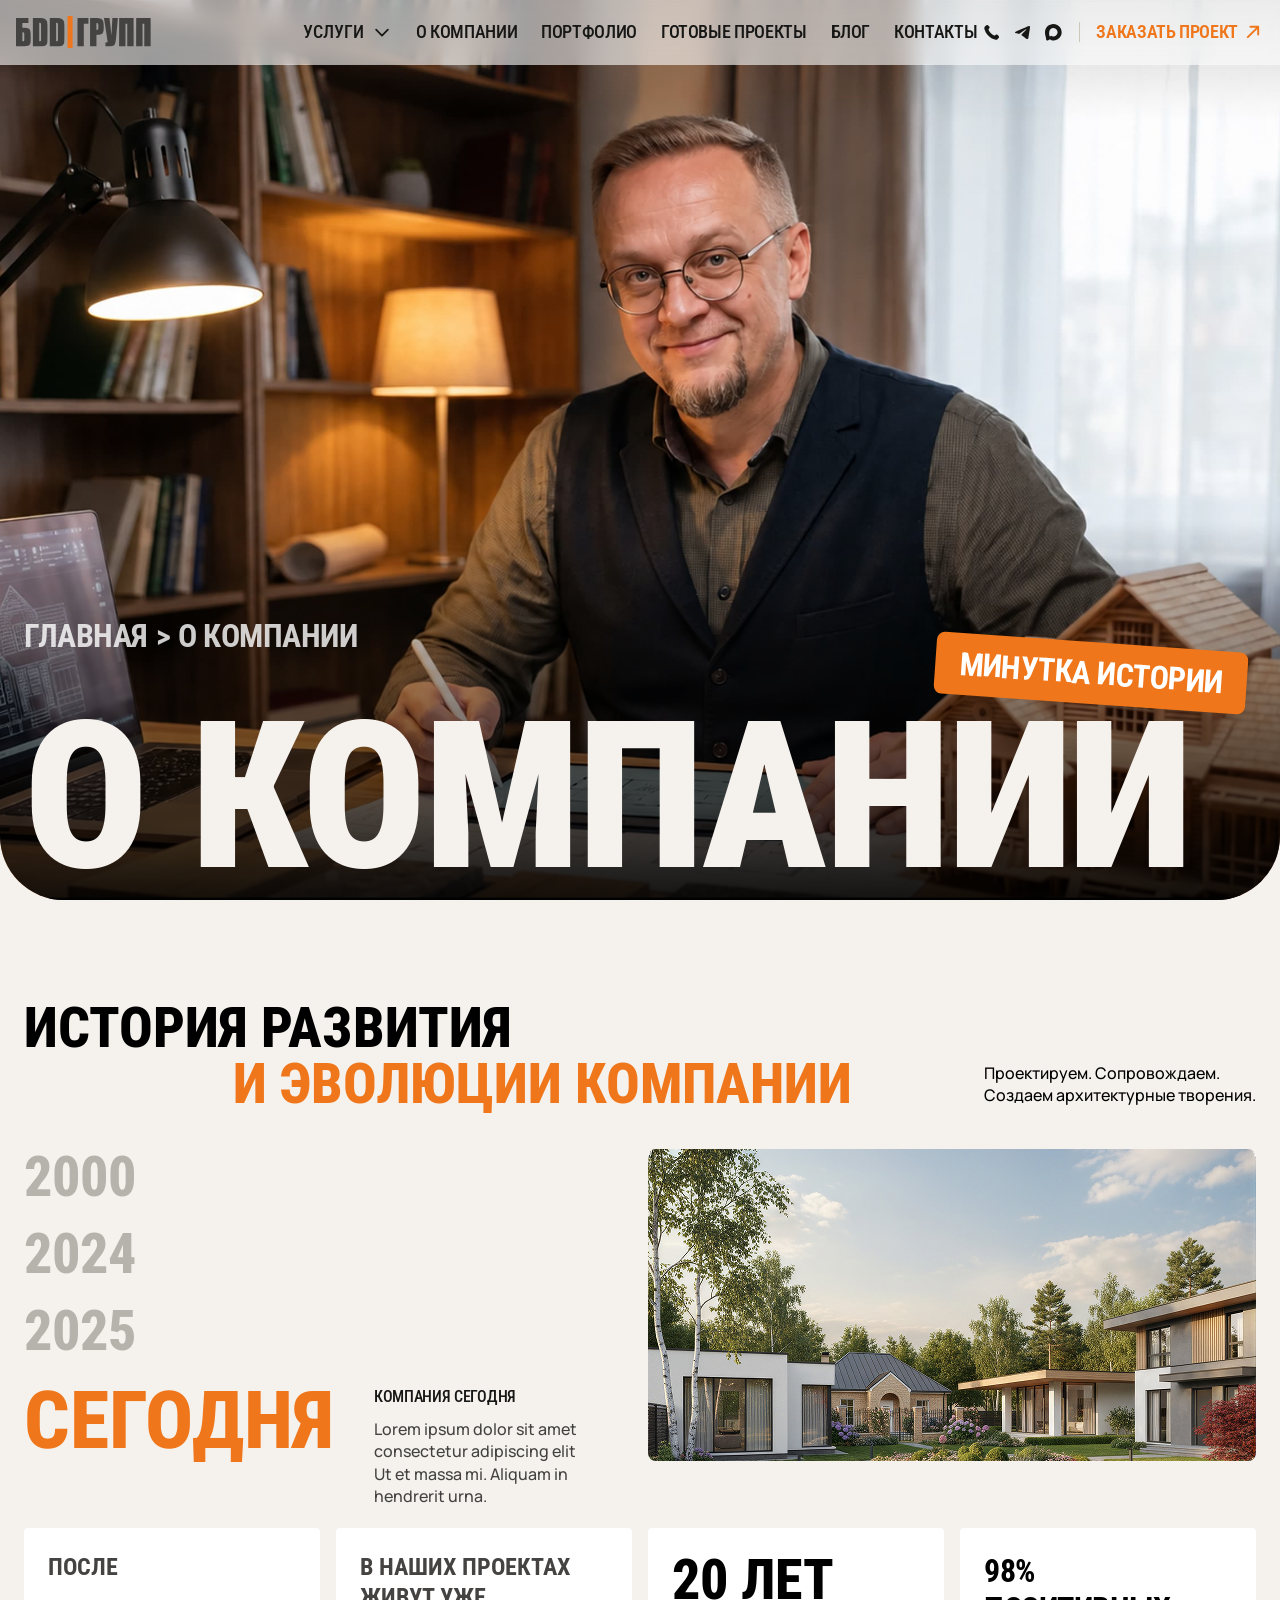
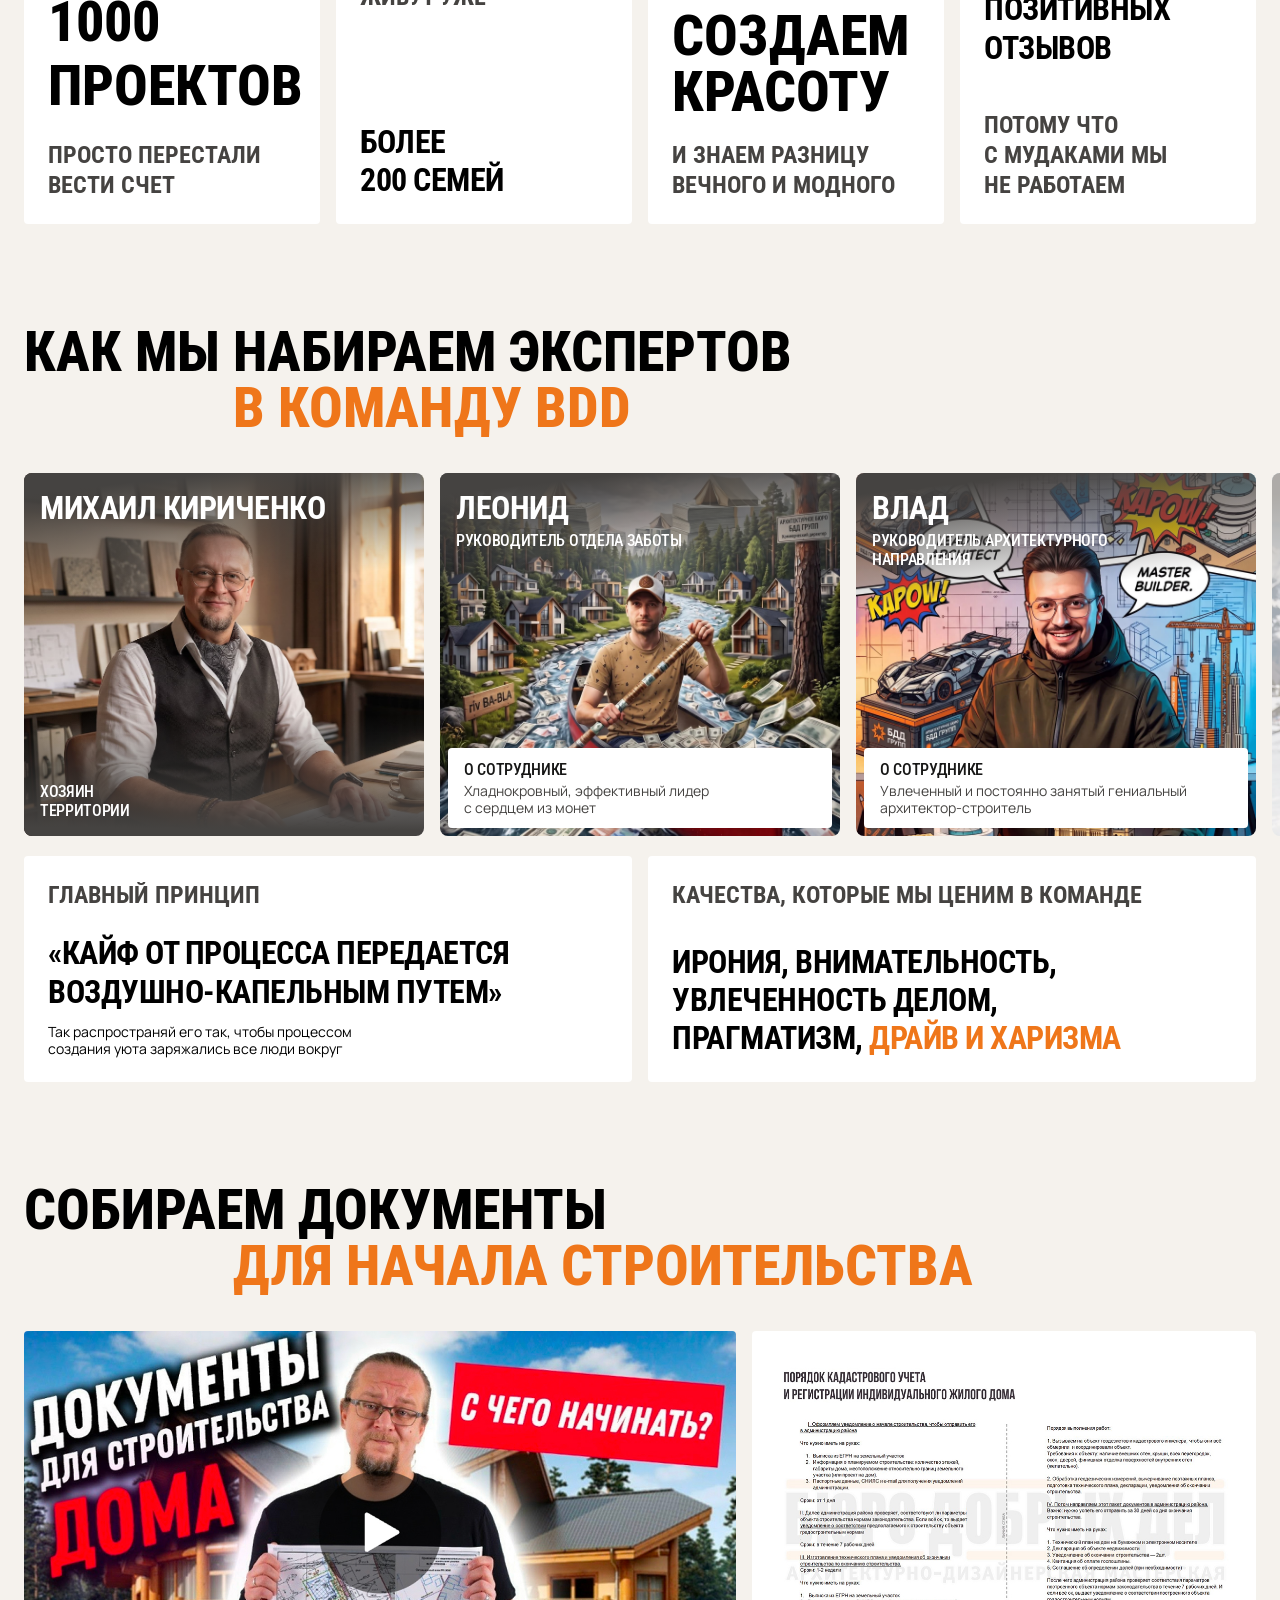
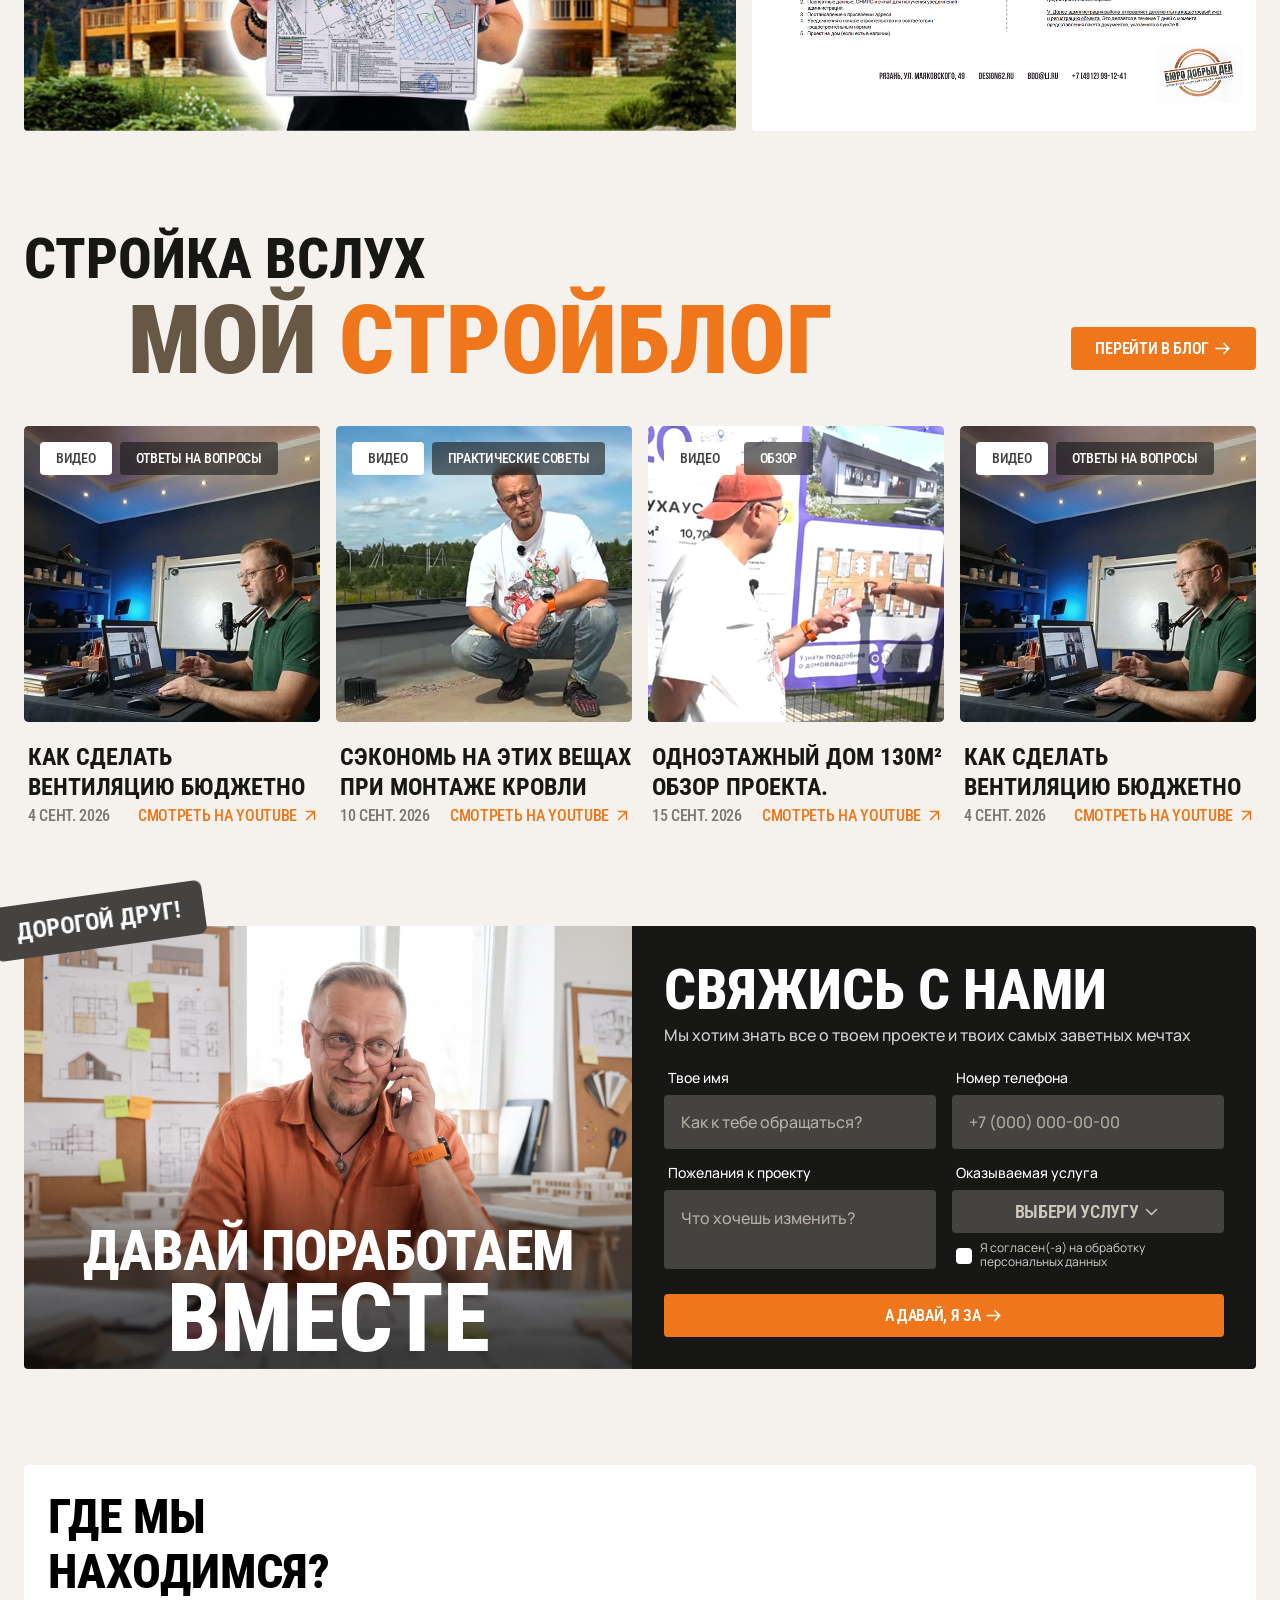
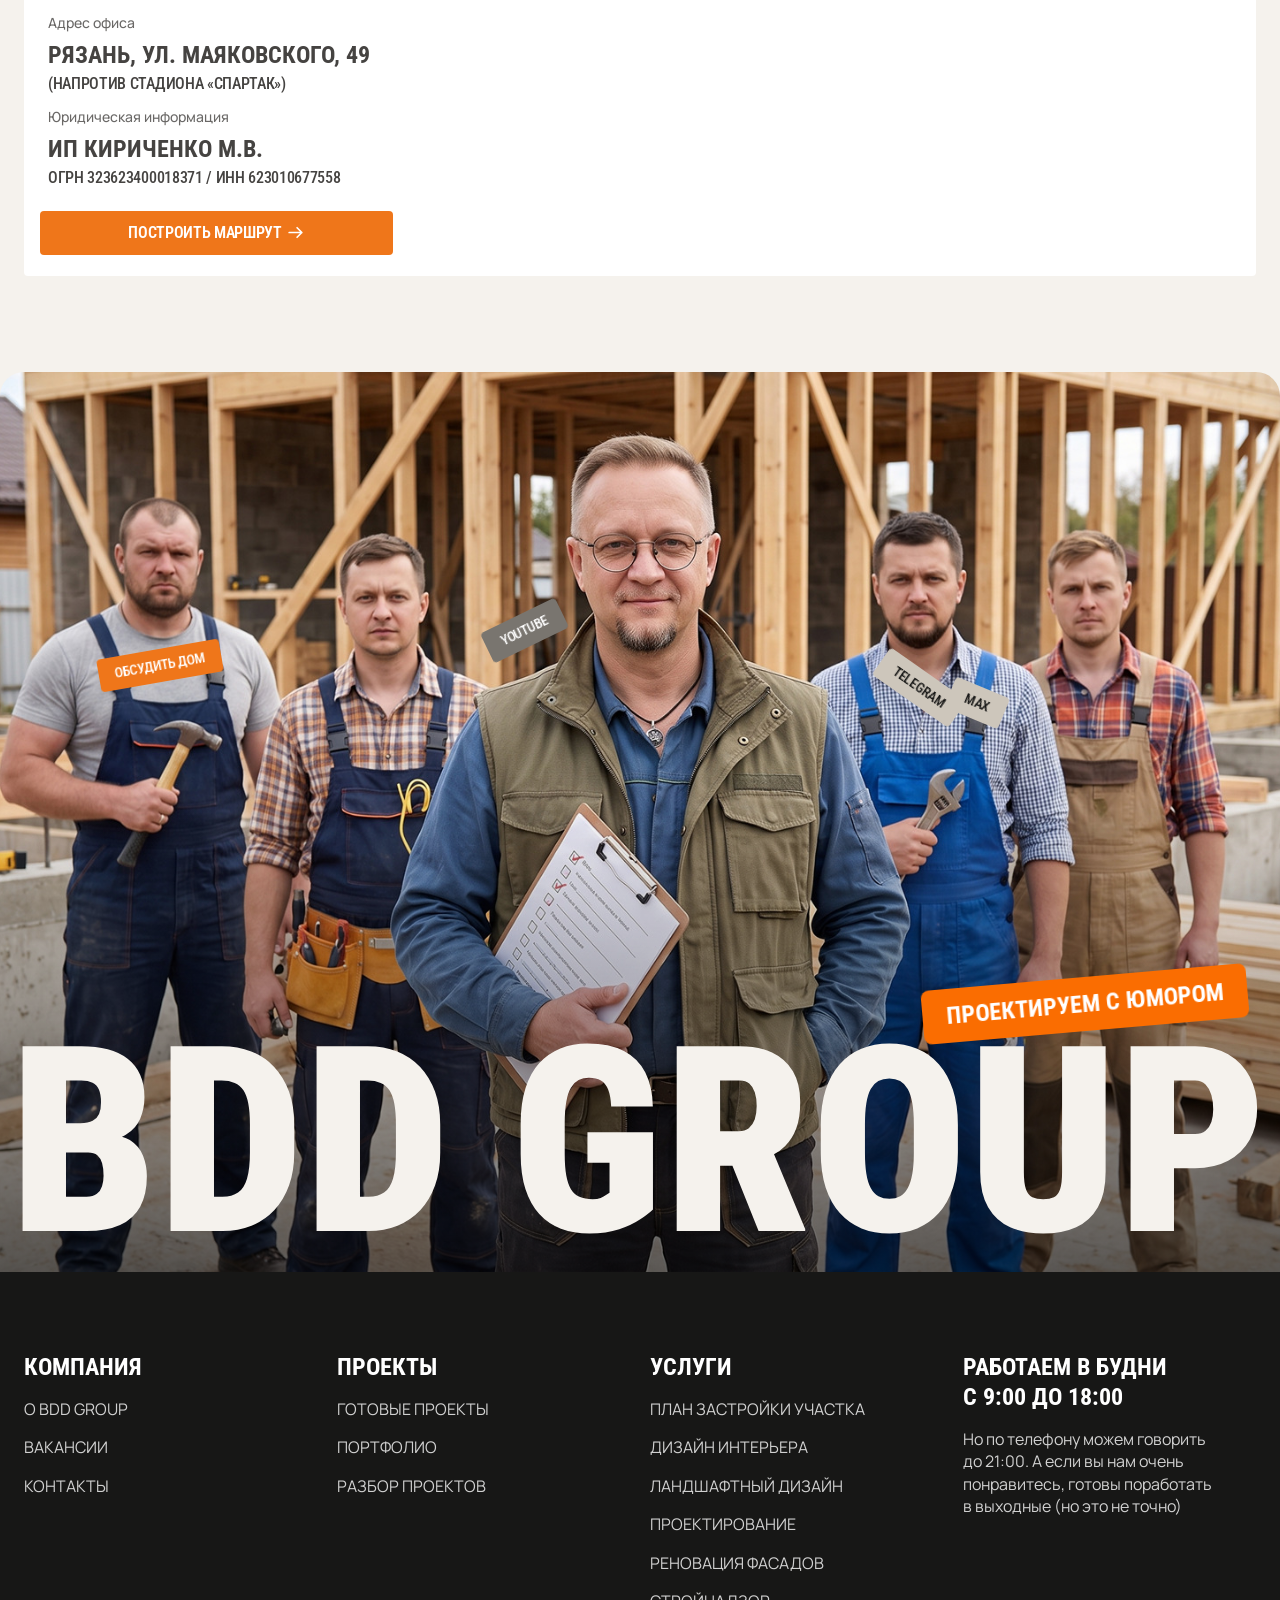
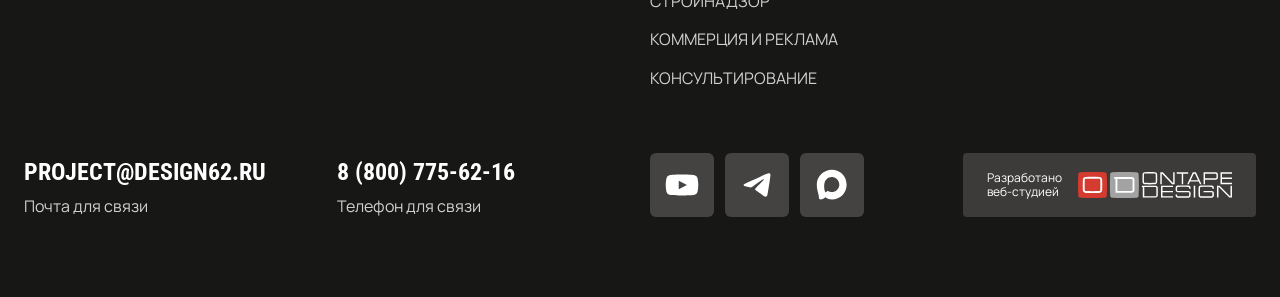
==== commit b29ba4b2: "new" ====
--- a/about.html
+++ b/about.html
@@ -10,6 +10,7 @@
     <link rel="stylesheet" href="assets/style/service.css">
     <link rel="stylesheet" href="assets/style/contacts.css">
     <link rel="stylesheet" href="assets/style/about.css">
+    <link rel="stylesheet" href="assets/style/blog.css">
 </head>
 
 <body>
@@ -60,11 +61,11 @@
                     </div>
                 </div>
 
-                <a href="./about/" class="header_link">О компании</a>
-                <a href="./portfolio/" class="header_link">Портфолио</a>
-                <a href="./projects/" class="header_link">Готовые проекты</a>
-                <a href="./blog/" class="header_link">Блог</a>
-                <a href="./contacts/" class="header_link">Контакты</a>
+                <a href="./about.html" class="header_link">О компании</a>
+                <a href="./portfolio.html" class="header_link">Портфолио</a>
+                <a href="./projects.html" class="header_link">Готовые проекты</a>
+                <a href="./blog.html" class="header_link">Блог</a>
+                <a href="./contacts.html" class="header_link">Контакты</a>
                 <div class="header_nav__footer">
                     <button type="button" class="primary_btn orange_btn header_nav__cta tertiary_btn">
                         Заказать проект
@@ -154,6 +155,13 @@
                 <div class="history_content">
                     <ul class="history_dates">
                         <li class="history_item">
+                            <button type="button" class="history_date h2_rc" data-id="2000">2000</button>
+                            <div class="history_text">
+                                <h3 class="history_text__title buttons_medium_rc">Компания в 2000</h3>
+                                <p class="body_medium_mr">Lorem ipsum dolor sit amet consectetur adipiscing elit.</p>
+                            </div>
+                        </li>
+                        <li class="history_item">
                             <button type="button" class="history_date h2_rc" data-id="2024">2024</button>
                             <div class="history_text">
                                 <h3 class="history_text__title buttons_medium_rc">Компания в 2024</h3>
@@ -175,14 +183,6 @@
                                 <p class="body_medium_mr">Lorem ipsum dolor sit amet consectetur adipiscing elit Ut et
                                     massa mi.
                                     Aliquam in hendrerit urna.</p>
-                                <p class="body_medium_mr">Lorem ipsum dolor sit amet consectetur</p>
-                            </div>
-                        </li>
-                        <li class="history_item">
-                            <button type="button" class="history_date h2_rc" data-id="2000">2000</button>
-                            <div class="history_text">
-                                <h3 class="history_text__title buttons_medium_rc">Компания в 2000</h3>
-                                <p class="body_medium_mr">Lorem ipsum dolor sit amet consectetur adipiscing elit.</p>
                             </div>
                         </li>
                     </ul>
@@ -229,14 +229,14 @@
         <section class="team_section section">
             <div class="container">
                 <div class="section_top">
-                    <h2 class="section_title h2_rc">Настоящие спецы<span>команды Бюро Dобрых Dел</span></h2>
+                    <h2 class="section_title h2_rc">Как мы набираем экспертов<span>в команду BDD</span></h2>
                 </div>
 
                 <div class="team_slider">
                     <div class="swiper team_swiper">
                         <div class="swiper-wrapper">
 
-                            <article class="team_card swiper-slide team_card--boss">
+                            <article class="swiper-slide team_card team_card--boss">
                                 <img class="team_card__img" src="./assets/images/team/kirichenko.jpg"
                                     alt="Михаил Кириченко">
                                 <div class="team_card__head">
@@ -246,7 +246,7 @@
                                 </p>
                             </article>
 
-                            <article class="team_card swiper-slide">
+                            <article class="swiper-slide team_card team_card--leonid">
                                 <img class="team_card__img" src="./assets/images/team/leonid.jpg" alt="Леонид">
                                 <div class="team_card__head">
                                     <h3 class="team_card__name h4_rc">Леонид</h3>
@@ -259,7 +259,7 @@
                                 </div>
                             </article>
 
-                            <article class="team_card swiper-slide">
+                            <article class="swiper-slide team_card team_card--vlad">
                                 <img class="team_card__img" src="./assets/images/team/vlad.jpg" alt="Влад">
                                 <div class="team_card__head">
                                     <h3 class="team_card__name h4_rc">Влад</h3>
@@ -274,7 +274,7 @@
                                 </div>
                             </article>
 
-                            <article class="team_card swiper-slide">
+                            <article class="swiper-slide team_card team_card--dari">
                                 <img class="team_card__img" src="./assets/images/team/dari.jpg" alt="Дари">
                                 <div class="team_card__head">
                                     <h3 class="team_card__name h4_rc">Дари</h3>
@@ -287,7 +287,7 @@
                                 </div>
                             </article>
 
-                            <article class="team_card swiper-slide team_card--join">
+                            <article class="swiper-slide team_card team_card--join">
                                 <img class="team_card__img" src="./assets/images/team/team.jpg" alt="Команда BDD GROUP">
                                 <div class="team_card__head">
                                     <h3 class="team_card__name h4_rc">Присоединяйся и ты к&nbsp;нашей команде</h3>
@@ -296,7 +296,7 @@
                                     командой</a>
                             </article>
 
-                            <article class="team_card swiper-slide">
+                            <article class="swiper-slide team_card team_card--ec">
                                 <img class="team_card__img" src="./assets/images/team/ec.jpg" alt="Ес">
                                 <div class="team_card__head">
                                     <h3 class="team_card__name h4_rc">Ес</h3>
@@ -310,7 +310,7 @@
                                 </div>
                             </article>
 
-                            <article class="team_card swiper-slide">
+                            <article class="swiper-slide team_card team_card--konstantin">
                                 <img class="team_card__img" src="./assets/images/team/konstantin.jpg" alt="Константин">
                                 <div class="team_card__head">
                                     <h3 class="team_card__name h4_rc">Константин</h3>
@@ -324,7 +324,7 @@
                                 </div>
                             </article>
 
-                            <article class="team_card swiper-slide">
+                            <article class="swiper-slide team_card team_card--katya">
                                 <img class="team_card__img" src="./assets/images/team/katya.jpg" alt="Катя">
                                 <div class="team_card__head">
                                     <h3 class="team_card__name h4_rc">Катя</h3>
@@ -338,7 +338,7 @@
                                 </div>
                             </article>
 
-                            <article class="team_card swiper-slide">
+                            <article class="swiper-slide team_card team_card--alyona">
                                 <img class="team_card__img" src="./assets/images/team/alyona.jpg" alt="Алёна">
                                 <div class="team_card__head">
                                     <h3 class="team_card__name h4_rc">Алло? Алёна!</h3>
@@ -351,21 +351,17 @@
                                 </div>
                             </article>
                         </div>
-                        <button type="button" class="slider_arrow slider_arrow__prev team_arrow__prev"
-                            aria-label="Назад">
-                            <svg xmlns="http://www.w3.org/2000/svg" width="51" height="51" viewBox="0 0 51 51"
-                                fill="none">
-                                <path d="M30.5 41.5L15.5 26.5L30.5 11.5" stroke="#171716" stroke-width="4.5"
-                                    stroke-linecap="round" stroke-linejoin="round" />
-                            </svg> </button>
-                        <button type="button" class="slider_arrow slider_arrow__next team_arrow__next"
-                            aria-label="Вперёд">
-                            <svg xmlns="http://www.w3.org/2000/svg" width="51" height="51" viewBox="0 0 51 51"
-                                fill="none">
-                                <path d="M30.5 41.5L15.5 26.5L30.5 11.5" stroke="#171716" stroke-width="4.5"
-                                    stroke-linecap="round" stroke-linejoin="round" />
-                            </svg> </button>
-                    </div>
+                    </div>
+                    <button type="button" class="slider_arrow slider_arrow__prev team_arrow__prev" aria-label="Назад">
+                        <svg xmlns="http://www.w3.org/2000/svg" width="51" height="51" viewBox="0 0 51 51" fill="none">
+                            <path d="M30.5 41.5L15.5 26.5L30.5 11.5" stroke="currentColor" stroke-width="4.5"
+                                stroke-linecap="round" stroke-linejoin="round" />
+                        </svg> </button>
+                    <button type="button" class="slider_arrow slider_arrow__next team_arrow__next" aria-label="Вперёд">
+                        <svg xmlns="http://www.w3.org/2000/svg" width="51" height="51" viewBox="0 0 51 51" fill="none">
+                            <path d="M30.5 41.5L15.5 26.5L30.5 11.5" stroke="currentColor" stroke-width="4.5"
+                                stroke-linecap="round" stroke-linejoin="round" />
+                        </svg> </button>
                 </div>
                 <div class="team_information_cards">
                     <div class="team_info_card card">
--- a/assets/style/style.css
+++ b/assets/style/style.css
@@ -580,6 +580,7 @@
 .section_desription {
     max-width: 254px;
 }
+.display-none{display: inline;}
 
 /* header */
 
@@ -1937,6 +1938,41 @@
     width: 100%;
     justify-content: center;
 }
+.team_slider {
+    position: relative;
+}
+
+.team_swiper .team_card {
+    height: auto;
+    aspect-ratio: 465 / 423;
+    transition: opacity .5s ease;
+}
+
+.team_slider .slider_arrow {
+    position: absolute;
+    top: 50%;
+    z-index: 2;
+    padding: 0;
+    border: 0;
+    background: none;
+    color: var(--neutral900);
+    cursor: pointer;
+    transform: translateY(-50%);
+    transition: color .2s ease;
+}
+
+.team_arrow__prev {
+    left: -77px;
+}
+
+.team_slider .team_arrow__next {
+    right: -77px;
+    transform: translateY(-50%) rotate(180deg);
+}
+
+.team_slider .slider_arrow:hover {
+    color: var(--orange500);
+}
 
 /* swiper */
 
@@ -3155,6 +3191,9 @@
 }
 
 @media (max-width: 767px) {
+     .display-none {
+        display: none;
+    }
     .nowrap {
         white-space: wrap;
     }
@@ -3508,6 +3547,10 @@
     .team_section .section_top {
         display: contents;
     }
+      .team_swiper {
+        margin: 0 -16px;
+        padding: 0 16px;
+    }
 
     .team_card {
         height: 260px;
--- a/assets/style/service.css
+++ b/assets/style/service.css
@@ -900,10 +900,6 @@
         letter-spacing: -0.5px;
     }
 
-    .display-none {
-        display: none;
-    }
-
     .text_block__v1 {
         gap: 16px;
     }
@@ -1278,6 +1274,10 @@
         grid-template-columns: 1fr;
     }
 
+    .what_is_supervisions_cards {
+        gap: 0;
+    }
+
     .interior .format_card {
         min-height: 246px;
     }
--- a/assets/style/about.css
+++ b/assets/style/about.css
@@ -11,7 +11,7 @@
 }
 
 /* history */
-
+/* history */
 .history_content {
     display: grid;
     grid-template-columns: 1fr 608px;
@@ -41,7 +41,7 @@
     text-transform: uppercase;
     color: var(--neutral500);
     opacity: 0.5;
-    transition: color .3s ease, font-size .3s ease;
+    transition: color .3s ease, font-size .3s ease, opacity .3s ease;
 }
 
 .history_date:hover {
@@ -94,6 +94,7 @@
 .history_img {
     position: absolute;
     inset: 0;
+    opacity: 0;
     transition: opacity .5s ease;
 }
 
@@ -101,15 +102,25 @@
     opacity: 1;
 }
 
+
 /* team */
+.team_section {
+    overflow-x: clip;
+}
+
+.team_swiper {
+    overflow: visible !important;
+    clip-path: inset(-50px -100vw -50px 0);
+}
+
 .team_swiper .team_card {
     height: auto;
     aspect-ratio: 465 / 423;
-    transition: opacity .5s ease;
-}
-
-.team_swiper .swiper-slide:not(.swiper-slide-fully-visible) {
+}
+
+.team_swiper .swiper-slide:not(.swiper-slide-visible) {
     opacity: .4;
+    pointer-events: none;
 }
 
 .team_slider .slider_arrow {
@@ -169,6 +180,7 @@
 @media(max-width:768px) {
 
     /* history */
+    /* history */
     .history_content {
         grid-template-columns: 1fr;
         gap: 16px;
@@ -180,8 +192,16 @@
         display: contents;
     }
 
-    .history_item:nth-child(-n+3) .history_date {
+    /* периоды до активного и сам активный — над фото */
+    .history_date {
         order: 1;
+        justify-self: start;
+        font-size: 32px;
+    }
+
+    /* периоды после активного — под текстом */
+    .history_item.is-active~.history_item .history_date {
+        order: 4;
     }
 
     .history_media {
@@ -191,15 +211,6 @@
 
     .history_item .history_text {
         order: 3;
-    }
-
-    .history_item:nth-child(n+4) .history_date {
-        order: 4;
-    }
-
-    .history_date {
-        justify-self: start;
-        font-size: 32px;
     }
 
     .history_item.is-active .history_date {
@@ -230,17 +241,16 @@
     }
 
     /* team */
+    .team_swiper {
+        clip-path: unset;
+    }
 
     .team_information_cards {
         grid-template-columns: 1fr;
     }
 
-    .team_swiper {
-        margin: 0 -16px;
-        padding: 0 16px;
-    }
-
     .team_info_card {
+
         padding: 16px;
     }
 
--- a/assets/style/blog.css
+++ b/assets/style/blog.css
@@ -0,0 +1,246 @@
+
+/* blog */
+
+.blog_title {
+    display: flex;
+    flex-direction: column;
+    color: var(--neutral900);
+}
+
+.blog_title_big {
+    padding-left: 104px;
+    margin-top: -4px;
+    color: #675845;
+}
+
+.blog_title_accent {
+    color: var(--orange500);
+}
+
+.blog_btn {
+    margin: 24px 0;
+}
+
+.blog_quote {
+    position: relative;
+    display: flex;
+    justify-content: end;
+    margin-bottom: 24px;
+    padding: 32px;
+    color: var(--neutral600);
+}
+
+.quote_text {
+    max-width: 888px;
+}
+
+.blog_quote_image {
+    position: absolute;
+    left: 34px;
+    bottom: 0;
+    height: 179px;
+}
+
+.blog_slider {
+    position: relative;
+}
+
+.blog_swiper .swiper-slide {
+    transition: none;
+}
+
+.blog_card {
+    height: auto;
+    display: flex !important;
+    flex-direction: column;
+    gap: 16px;
+}
+
+.blog_card__image {
+    position: relative;
+    display: block;
+    aspect-ratio: 1 / 1;
+    border-radius: 4px;
+    overflow: hidden;
+}
+
+.blog_card__image img {
+    transition: transform .5s ease;
+}
+
+.blog_card__image:hover img {
+    transform: scale(1.06);
+}
+
+.card__tags {
+    position: absolute;
+    display: flex;
+    flex-wrap: wrap;
+    gap: 8px;
+}
+
+.blog_card__image .card__tags {
+    top: 16px;
+    left: 16px;
+    right: 16px;
+}
+
+.card__tags .chip_light_filled,
+.card__tags .chip_dark_filled {
+    border-radius: 4px;
+}
+
+.blog_card__content {
+    display: flex;
+    flex-direction: column;
+    gap: 4px;
+    padding: 4px 0 4px 4px;
+}
+
+.blog_card__title a {
+    color: var(--neutral900);
+    max-width: 100%;
+}
+
+.blog_card__title a:hover {
+    color: var(--orange500);
+}
+
+.blog_card__meta {
+    display: flex;
+    flex-wrap: wrap;
+    align-items: center;
+    justify-content: space-between;
+    color: var(--neutral600);
+}
+
+.date {
+    color: var(--neutral500);
+}
+
+.blog_card__link {
+    color: var(--orange500);
+    display: flex;
+    gap: 4px;
+}
+
+.blog_card__link::after {
+    content: "";
+    width: 19px;
+    height: 19px;
+    flex: 0 0 19px;
+    background-color: currentColor;
+    -webkit-mask: url("data:image/svg+xml,%3Csvg xmlns='http://www.w3.org/2000/svg' viewBox='0 0 19 19' fill='none'%3E%3Cpath d='M5.542 13.458L13.459 5.542M5.542 5.542H13.459V13.458' stroke='black' stroke-width='1.5' stroke-linecap='round' stroke-linejoin='round'/%3E%3C/svg%3E") center / contain no-repeat;
+    mask: url("data:image/svg+xml,%3Csvg xmlns='http://www.w3.org/2000/svg' viewBox='0 0 19 19' fill='none'%3E%3Cpath d='M5.542 13.458L13.459 5.542M5.542 5.542H13.459V13.458' stroke='black' stroke-width='1.5' stroke-linecap='round' stroke-linejoin='round'/%3E%3C/svg%3E") center / contain no-repeat;
+}
+
+.blog_card__link:hover {
+    color: var(--orange700);
+}
+
+.blog_arrow__prev {
+    left: -60px;
+}
+
+.blog_arrow__next {
+    right: -60px;
+    transform: translateY(-50%) rotate(180deg);
+}
+
+.blog_arrow:hover {
+    color: var(--orange500);
+}
+.blog_cards{
+    display: grid;
+    grid-template-columns: repeat(4,1fr);
+    gap: 24px;
+}
+
+@media(max-width:768px){
+
+    /* blog */
+    .blog .container {
+        display: flex;
+        flex-direction: column;
+        gap: 16px;
+    }
+    .blog_cards{
+        grid-template-columns: 1fr;
+    }
+
+    .blog_swiper {
+        margin: 0 -16px;
+        padding: 0 16px;
+    }
+
+    .blog .section_top {
+        display: contents;
+    }
+
+    .blog_title {
+        order: 0;
+    }
+
+    .blog_quote {
+        order: 1;
+        margin-bottom: 8px;
+    }
+
+    .blog_slider {
+        order: 2;
+    }
+.blog:has(.blog_cards) .blog_btn {
+    order: 1;
+            margin-top: -4px;
+        margin-bottom: 8px;
+}
+
+.blog:has(.blog_cards) .blog_quote {
+    order: 2;
+}
+
+.blog:has(.blog_cards) .blog_cards {
+    order: 3;
+}
+    .blog_btn {
+        order: 3;
+        width: 100%;
+        justify-content: center;
+        margin-top: 8px;
+    }
+
+    .blog_title_big {
+        padding-left: 0;
+        font-size: 44px;
+        margin-top: 6px;
+    }
+
+    .blog_title span.h2_rc {
+        font-size: 24px;
+    }
+
+    .card__tags .chip {
+        font-size: 14px;
+    }
+
+    .blog_quote_image {
+        display: none;
+    }
+
+    .blog_quote {
+        background: none;
+        padding: 0;
+    }
+
+    .quote_text {
+        font-size: 16px;
+    }
+
+    .blog_card__image {
+        height: 240px;
+    }
+
+    .blog_card__image img {
+        object-position: center 90%;
+    }
+}
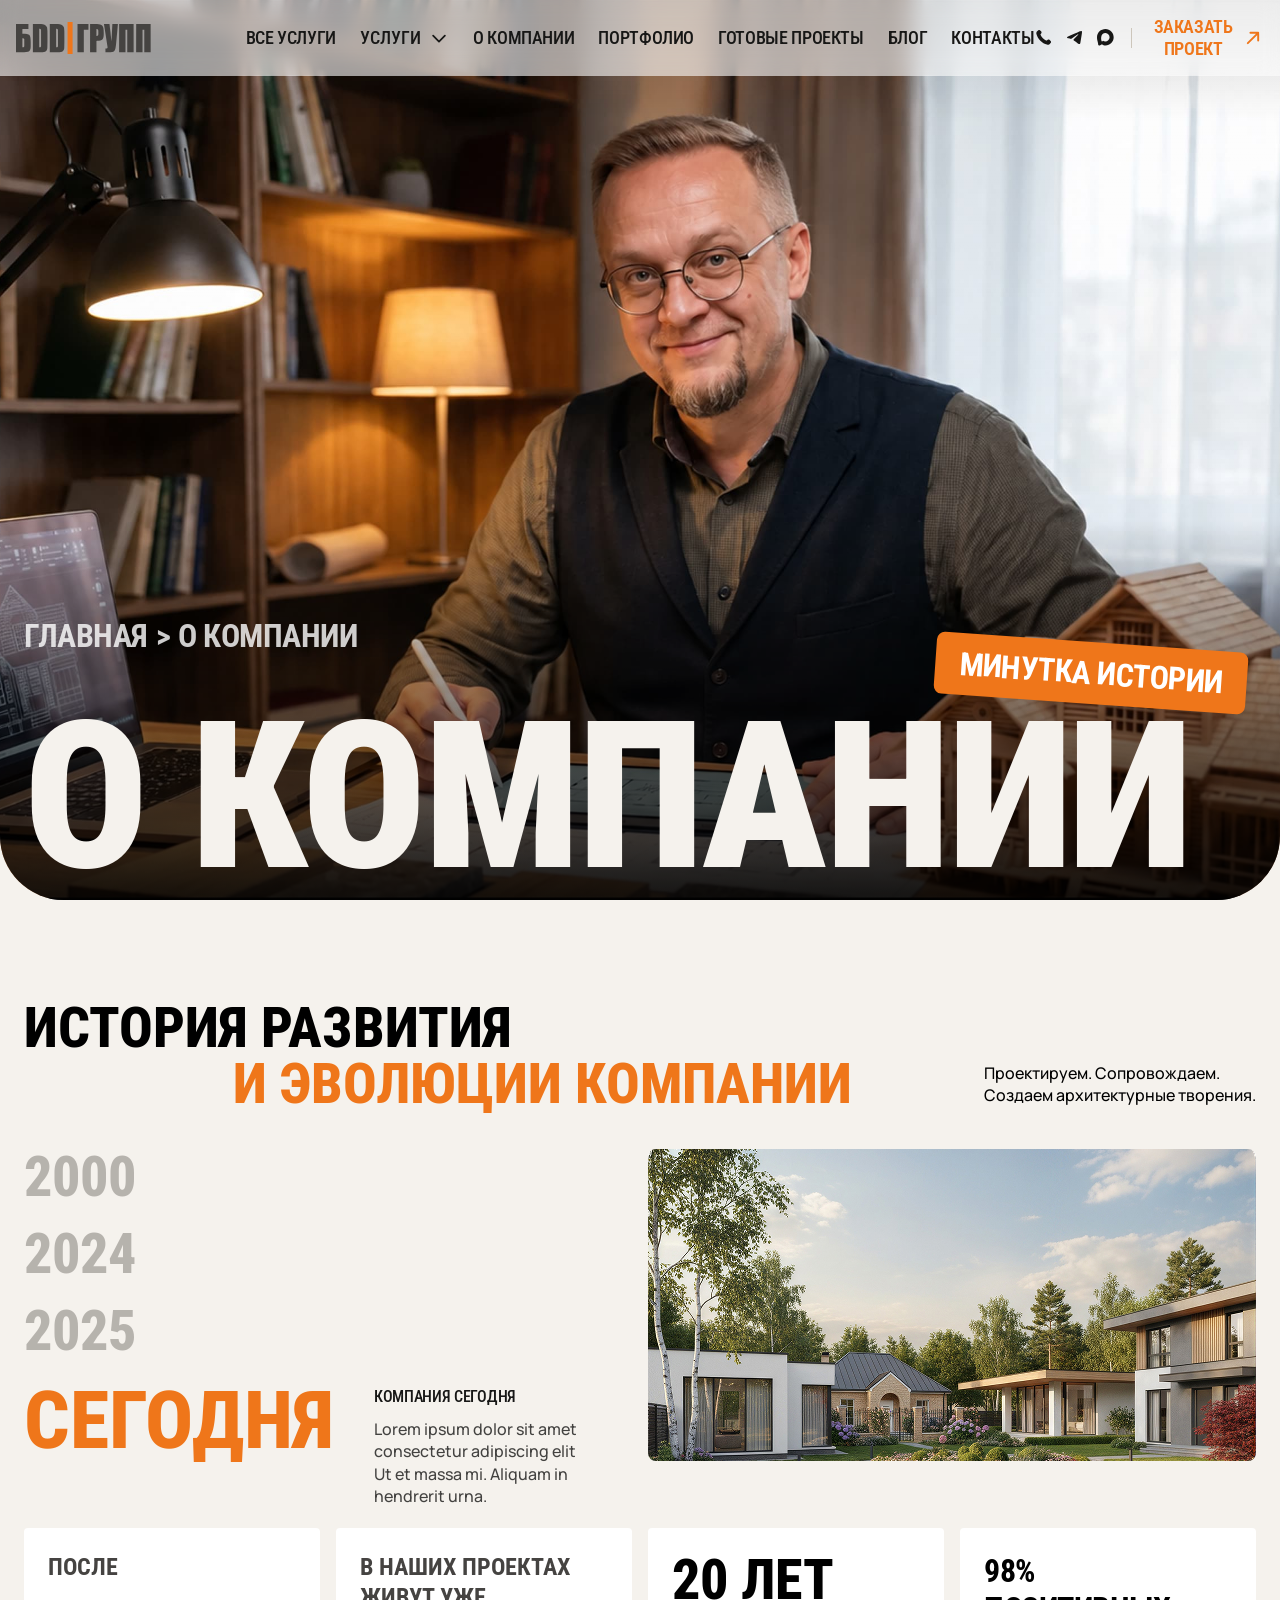
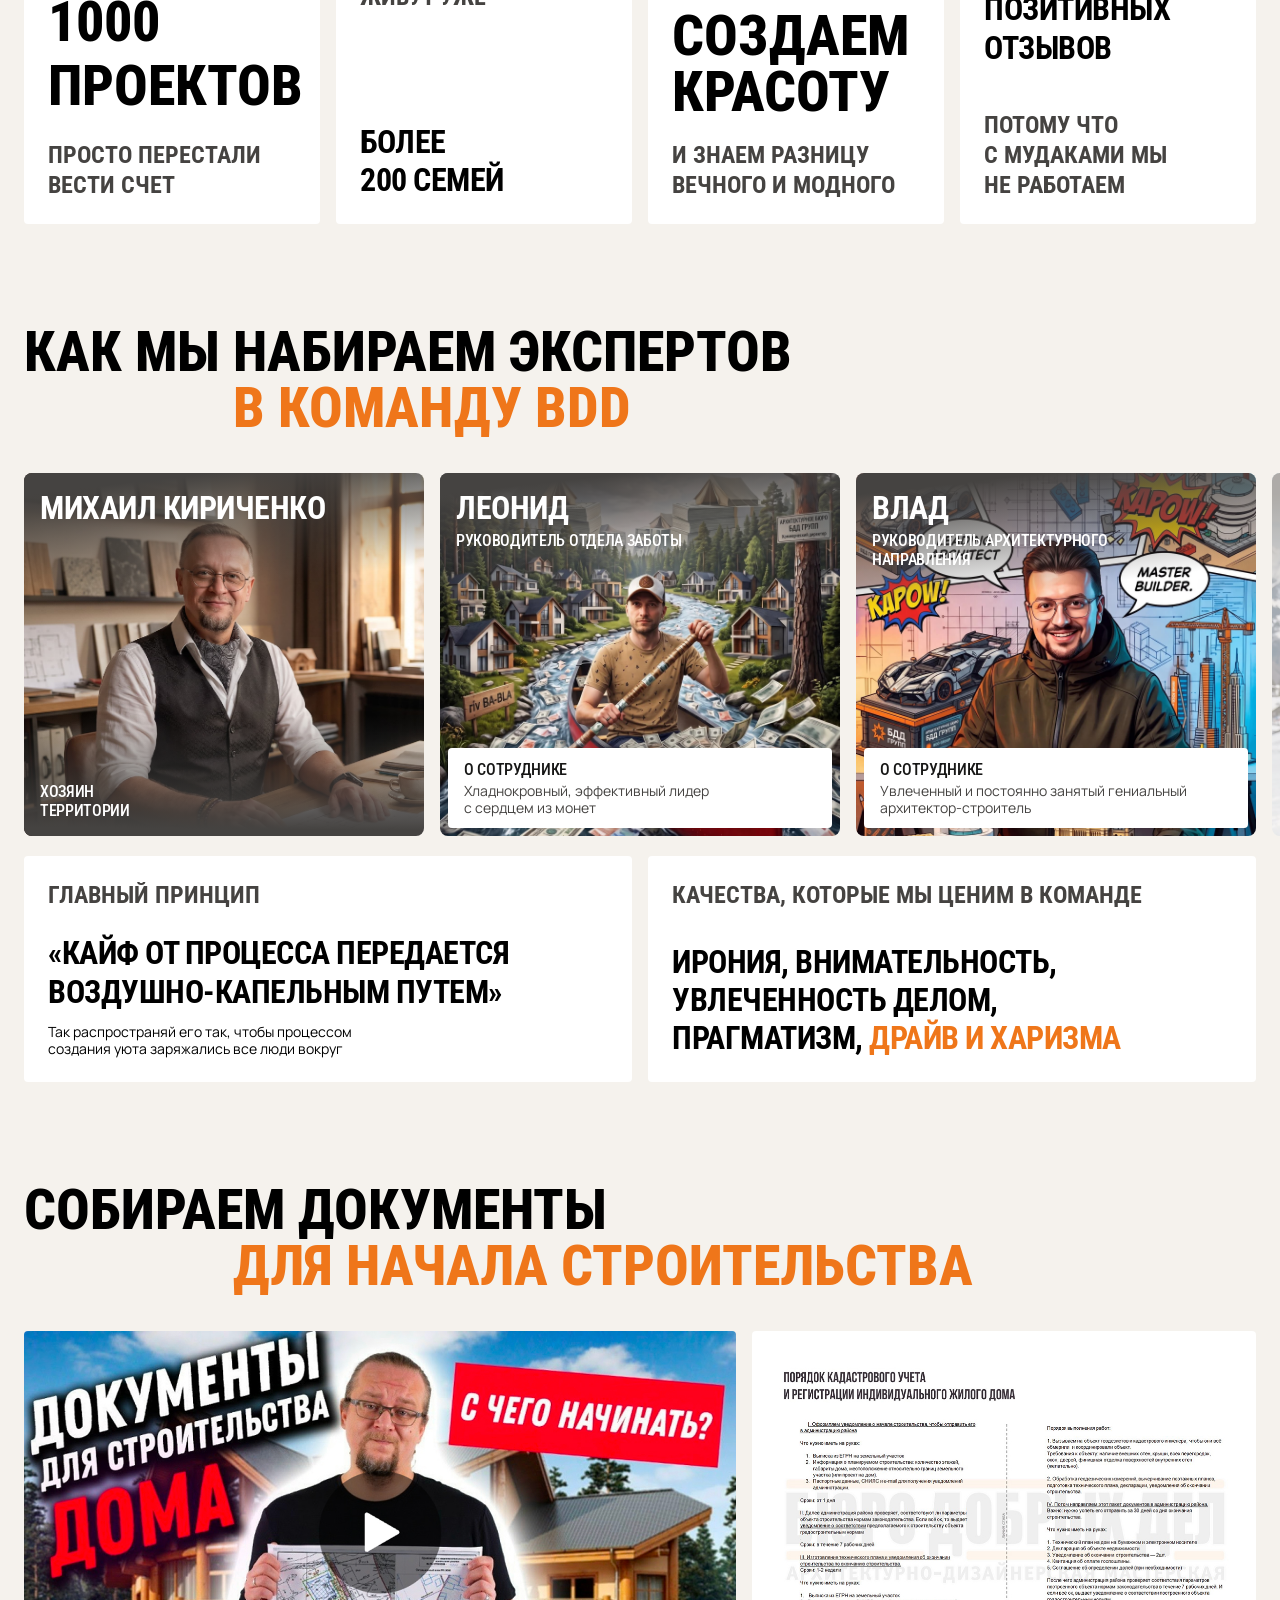
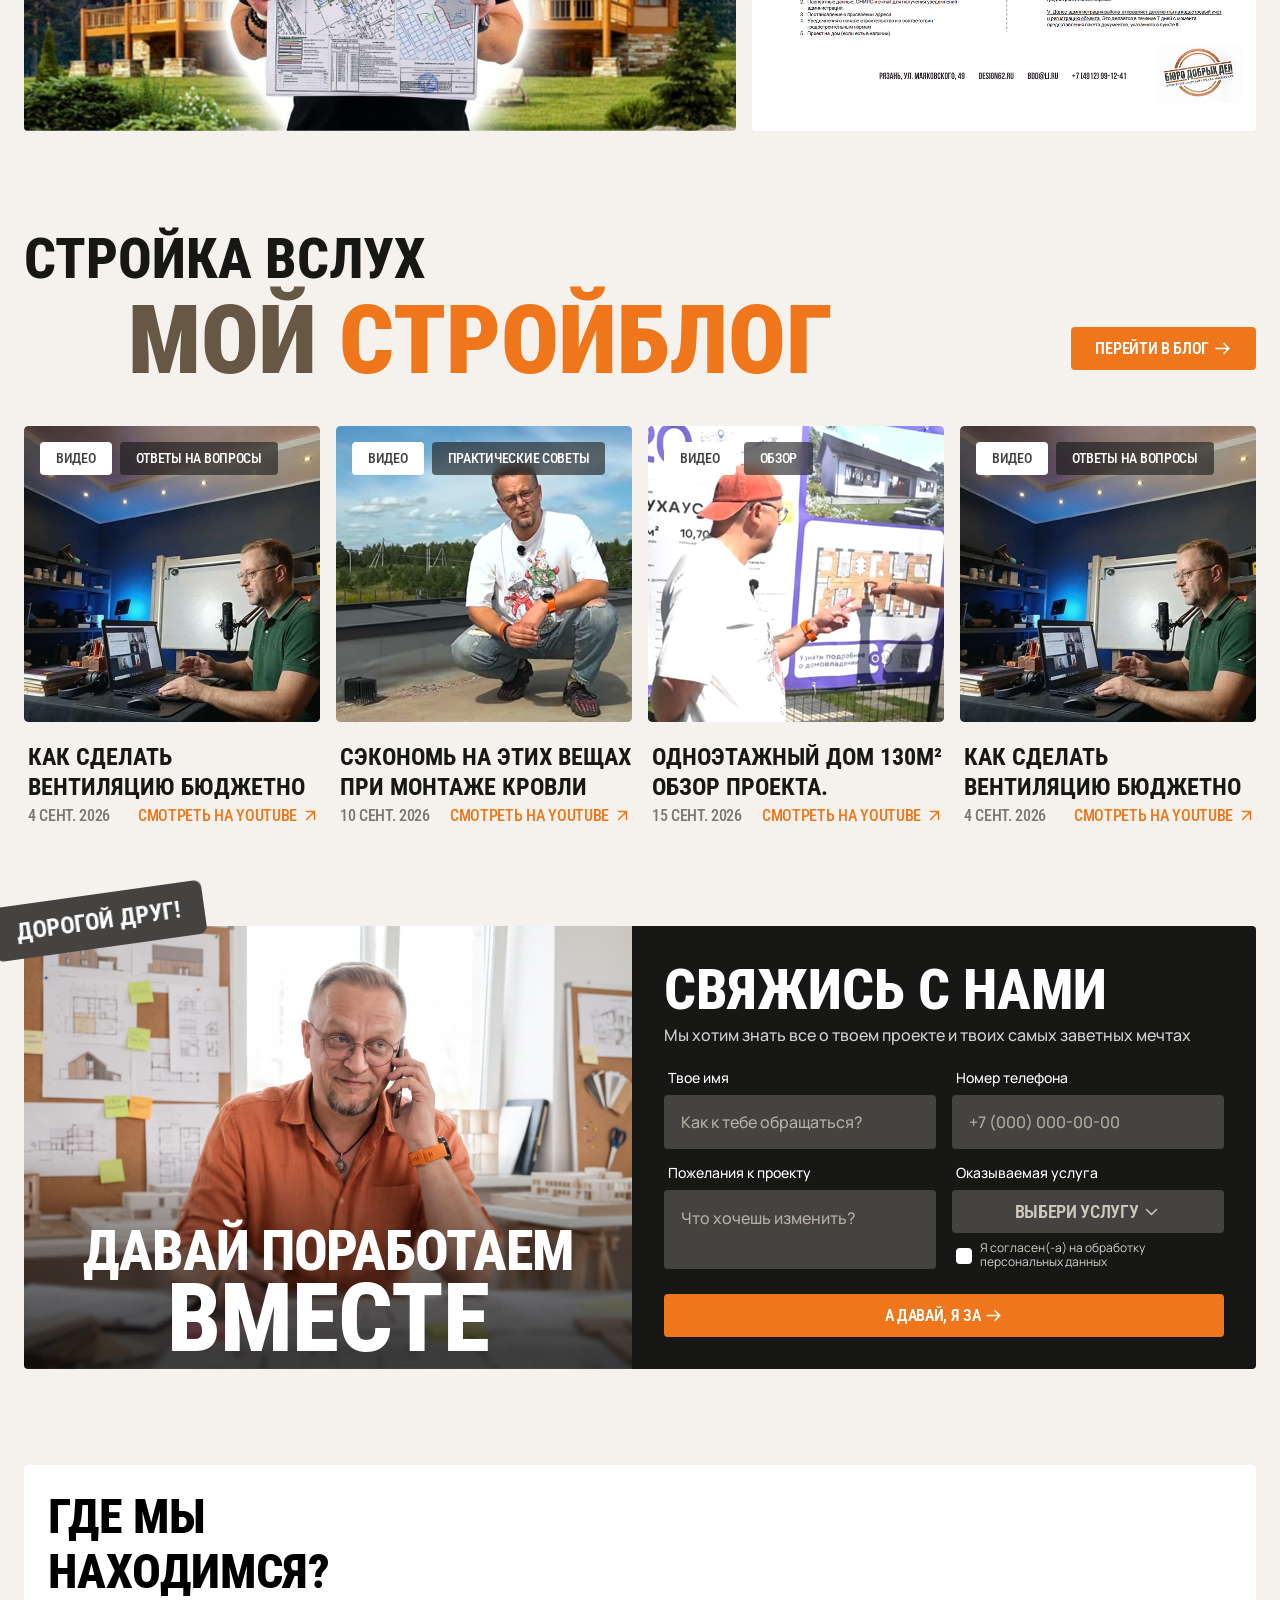
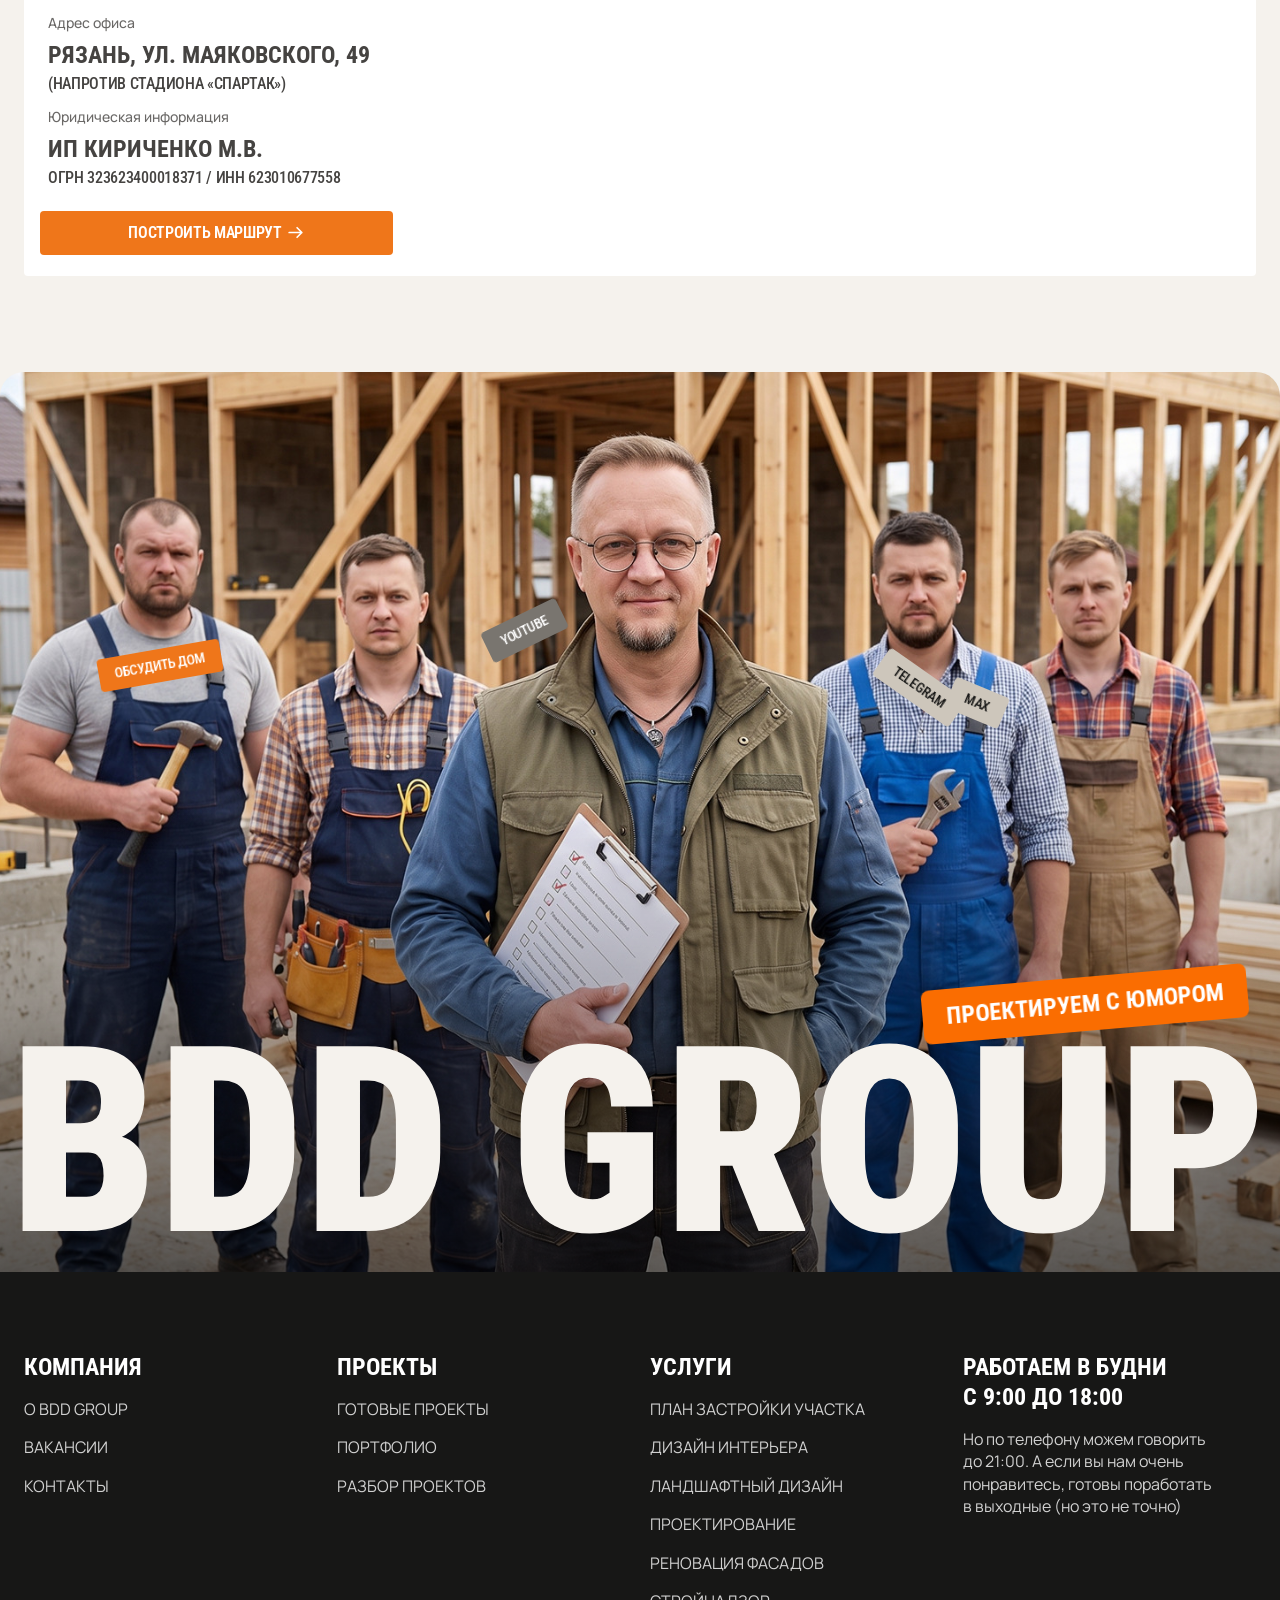
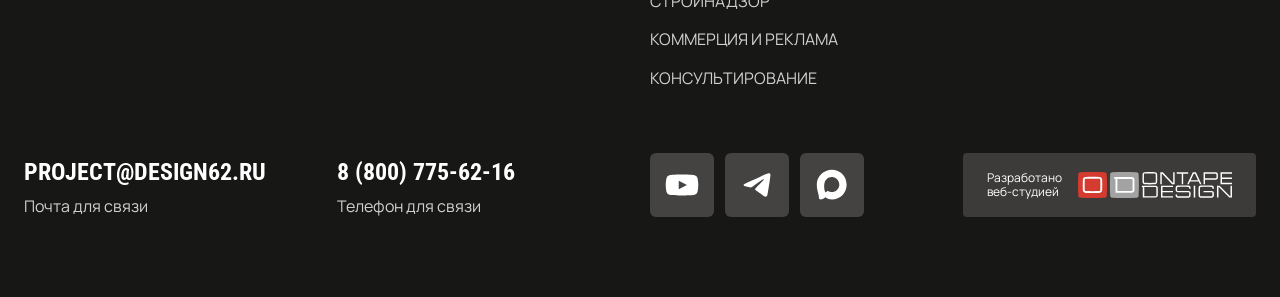
==== commit 6c3f9499: "new" ====
--- a/about.html
+++ b/about.html
@@ -22,7 +22,9 @@
                 </a>
             </div>
             <nav class="header_nav header_rc" id="header-nav">
+                <a href="./services.html" class="header_link mobile">Все услуги</a>
                 <div class="header_nav__item header_dropdown">
+
                     <button type="button" class="header_link header_dropdown__toggle" aria-expanded="false"
                         aria-controls="services-menu">
                         Услуги
--- a/assets/style/style.css
+++ b/assets/style/style.css
@@ -345,8 +345,8 @@
     letter-spacing: 0px;
 }
 
-.nowrap {
-    white-space: nowrap;
+.br-mob {
+    display: none;
 }
 
 /* btn */
@@ -580,7 +580,10 @@
 .section_desription {
     max-width: 254px;
 }
-.display-none{display: inline;}
+
+.display-none {
+    display: inline;
+}
 
 /* header */
 
@@ -1938,6 +1941,7 @@
     width: 100%;
     justify-content: center;
 }
+
 .team_slider {
     position: relative;
 }
@@ -2911,7 +2915,7 @@
         align-items: stretch;
         gap: 0;
         box-sizing: border-box;
-        height: calc(100dvh - 65px);
+        height: calc(100vh - 56px);
         padding: 8px 16px 16px;
         overflow-y: auto;
         background: var(--neutral100);
@@ -3016,7 +3020,6 @@
         color: var(--neutral600);
     }
 
-
     .header_dropdown__link::before {
         content: none;
     }
@@ -3133,6 +3136,10 @@
         gap: 64px;
     }
 
+    .step_card {
+        gap: 24px;
+    }
+
     .steps {
         margin: 0;
     }
@@ -3165,6 +3172,14 @@
         margin-top: 12px;
     }
 
+    .step_card__content.step_grid__3 {
+        gap: 32px;
+    }
+
+    .step_card:nth-child(3) .service_card__image img,.step_card:nth-child(5) .service_card__image img {
+        object-position: center 0;
+    }
+
     /* service_cards */
     .service_card__image {
         height: 240px;
@@ -3178,6 +3193,7 @@
 
     .service_promo__header {
         max-width: 150px;
+        left: 16px;
     }
 
     .service_promo__slogan {
@@ -3188,14 +3204,19 @@
         object-position: 45% 60%;
         object-fit: fill;
     }
+
+    .team_card__btn.project_btn_arrow {
+        margin: 0;
+    }
 }
 
 @media (max-width: 767px) {
-     .display-none {
+    .display-none {
         display: none;
     }
-    .nowrap {
-        white-space: wrap;
+
+    .br-mob {
+        display: inline;
     }
 
     .hero_black_rc {
@@ -3285,7 +3306,7 @@
 
     .section_title span {
         padding-left: 88px;
-        margin-top: -4px;
+        margin-top: 0;
     }
 
     .section_title_span_first {
@@ -3309,7 +3330,7 @@
 
     /* hero */
     .hero_section {
-        height: 90vh;
+        height: 80vh;
     }
 
     .hero_section::before,
@@ -3477,6 +3498,10 @@
         grid-template-columns: 1fr;
         height: auto;
         border-radius: 4px;
+    }
+
+    .main .consult_banner .plaque_text {
+        font-size: 16px;
     }
 
     .consult_banner .plaque_text {
@@ -3519,6 +3544,10 @@
         justify-content: center;
     }
 
+    .consult_btn {
+        height: auto;
+    }
+
     .plaque,
     .main .plaque {
         top: -33px;
@@ -3547,7 +3576,8 @@
     .team_section .section_top {
         display: contents;
     }
-      .team_swiper {
+
+    .team_swiper {
         margin: 0 -16px;
         padding: 0 16px;
     }
@@ -3725,7 +3755,7 @@
 
     .review_card__avatar {
         top: -64px;
-        height: 194px;
+        max-height: 230px;
     }
 
     .review_card__badge img {
@@ -3770,7 +3800,8 @@
 
     .requirement_card {
         height: auto;
-        min-height: 200px;
+        min-height: 133px;
+        gap: 31px;
         padding: 20px 16px;
     }
 
@@ -3921,6 +3952,7 @@
     .plan_cta__inner {
         flex-direction: column;
         height: auto;
+        gap: 24px;
     }
 
     .plan_cta__media {
@@ -3947,7 +3979,9 @@
     .plan_cta__title_main {
         text-align: center;
     }
-
+.case .plan_cta__title_main{
+    text-align: left;
+}
     .plan_cta__title {
         font-size: 24px;
     }
@@ -3999,7 +4033,7 @@
         flex-direction: column;
         justify-content: flex-end;
         gap: 20px;
-        padding: 0 16px 24px;
+        padding: 0 16px 14px;
     }
 
     .footer_title_slogan {
@@ -4020,12 +4054,26 @@
 
     .footer_media .footer_media__chip.chip_1 {
         display: flex;
+        gap: 4px;
         justify-content: center;
         position: static;
         width: 100%;
         transform: none;
+        font-size: 16px;
         padding: 12px 24px;
         border-radius: 4px;
+    }
+
+    .footer_media .footer_media__chip.chip_1::after {
+        content: "";
+        width: 19px;
+        height: 19px;
+        flex: 0 0 19px;
+        background-color: currentColor;
+        -webkit-mask:
+            url("data:image/svg+xml,%3Csvg xmlns='http://www.w3.org/2000/svg' viewBox='0 0 17 17'%3E%3Cpath d='M2.833 8.5H14.167M9.917 12.75l4.25-4.25-4.25-4.25' fill='none' stroke='black' stroke-width='1.5' stroke-linecap='round' stroke-linejoin='round'/%3E%3C/svg%3E") center / contain no-repeat;
+        mask:
+            url("data:image/svg+xml,%3Csvg xmlns='http://www.w3.org/2000/svg' viewBox='0 0 17 17'%3E%3Cpath d='M2.833 8.5H14.167M9.917 12.75l4.25-4.25-4.25-4.25' fill='none' stroke='black' stroke-width='1.5' stroke-linecap='round' stroke-linejoin='round'/%3E%3C/svg%3E") center / contain no-repeat;
     }
 
     /* footer */
@@ -4178,4 +4226,10 @@
         justify-content: center;
         gap: 24px;
     }
+}
+
+@media(max-width:400px) {
+    .review_card__avatar {
+        max-height: 196px;
+    }
 }
--- a/assets/style/service.css
+++ b/assets/style/service.css
@@ -266,6 +266,7 @@
     display: grid;
     grid-template-columns: repeat(2, 1fr);
     gap: 16px;
+    /* grid-template-rows убрать */
 }
 
 .media_partner_cards_left,
@@ -273,6 +274,13 @@
     display: grid;
     grid-template-rows: 348px 261px;
     gap: 16px;
+    min-width: 0;
+}
+
+.media_partner_cards_left>*,
+.media_partner_cards_right>* {
+    height: 100%;
+    min-height: 0;
 }
 
 .media_partner_cards_left_top {
@@ -338,19 +346,36 @@
     justify-content: space-between;
 }
 
-.media_partner_card,
-.media_partner_card_image {
+.media_partner_card {
     height: 348px;
 }
 
 .media_partner_card_image {
     position: relative;
+    overflow: visible;
+    clip-path: inset(-500px 0 0 0 round 8px);
 }
 
 .media_partner_card_image img {
     position: absolute;
+    left: 0;
     bottom: 0;
-    left: 0;
+    width: 100%;
+    height: auto;
+    max-width: none;
+    object-fit: unset;
+}
+
+.media_partner_label {
+    position: absolute;
+    left: 18px;
+    bottom: 22px;
+    z-index: 2;
+    padding: 8px 18px;
+    border-radius: 4px;
+    font-size: 14px;
+    font-weight: 500;
+    text-transform: uppercase;
 }
 
 .media_partner_card_right_bottom {
@@ -442,10 +467,26 @@
     max-width: 370px;
 }
 
-.interior .work_plan_title,
-.bddmedia .work_plan_title {
+.interior .work_plan_title {
     max-width: 230px;
 }
+.content_media {
+    display: flex;
+    justify-content: center;
+    background: var(--neutral900);
+    border-radius: 4px;
+    overflow: hidden;
+}
+
+.content_media_video {
+    display: block;
+    height: 563px;
+    width: auto;
+    max-width: 100%;
+    aspect-ratio: 9 / 16;
+    object-fit: cover;
+}
+
 
 /* work_plan */
 .work_plan_head {
@@ -879,7 +920,7 @@
     .total_cost {
         padding: 16px;
         min-width: 100%;
-        gap: 24px;
+        gap: 16px;
     }
 
     .total_cost_title {
@@ -925,6 +966,11 @@
         padding: 8px 24px 8px 12px;
         order: 3;
     }
+    .content_media_video {
+        width: 100%;
+        height: auto;
+        max-height: 80vh;
+    }
 
     /* what_is */
     .what_is_media_cards {
@@ -933,6 +979,14 @@
 
     .what_is_media_image_card {
         order: -1;
+    }
+
+    .what_is_media_text_card {
+        padding: 16px;
+    }
+
+    .what_is_media_content {
+        margin: 8px 0 24px 0;
     }
 
     .what_is_media_btn {
@@ -972,7 +1026,15 @@
         order: 1;
         height: auto;
         aspect-ratio: 333 / 192;
-        overflow: hidden;
+        overflow: visible;
+        clip-path: inset(-500px 0 0 0 round 8px);
+    }
+
+    .media_partner_cards {
+        display: flex;
+        flex-direction: column;
+        gap: 12px;
+        padding-top: 16%;
     }
 
     .media_partner_cards_left_top {
@@ -1244,18 +1306,35 @@
 
     .advantages_supervision_information {
         grid-template-columns: 1fr 1fr;
+        gap: 12px;
     }
 
     .advantages_supervision_card {
         padding: 12px;
     }
 
-    .advantages_supervision_title {
+    .advantages_supervision_card:nth-child(2) .advantages_supervision_title.h4_rc {
         font-size: 18px;
     }
 
     .advantages_supervision_description {
         font-size: 16px;
+    }
+
+    .advantages_supervision_card:nth-child(1) {
+        order: 1;
+    }
+
+    .advantages_supervision_card:nth-child(2) {
+        order: 2;
+    }
+
+    .advantages_supervision_card:nth-child(3) {
+        order: 4;
+    }
+
+    .advantages_supervision_card:nth-child(4) {
+        order: 3;
     }
 
     /* tariffs */
@@ -1290,6 +1369,11 @@
     .dream_project_card__body {
         flex-direction: column;
         gap: 16px;
+        padding: 16px;
+    }
+
+    .dream_project_card__img {
+        height: 200px;
     }
 
     .dream_project_card__includes {
--- a/assets/style/contacts.css
+++ b/assets/style/contacts.css
@@ -150,7 +150,8 @@
     }
 
     .map_frame iframe {
-        width: 311px;
+        max-width: 100%;
+        height: 375px;
     }
 
     .address_title,
